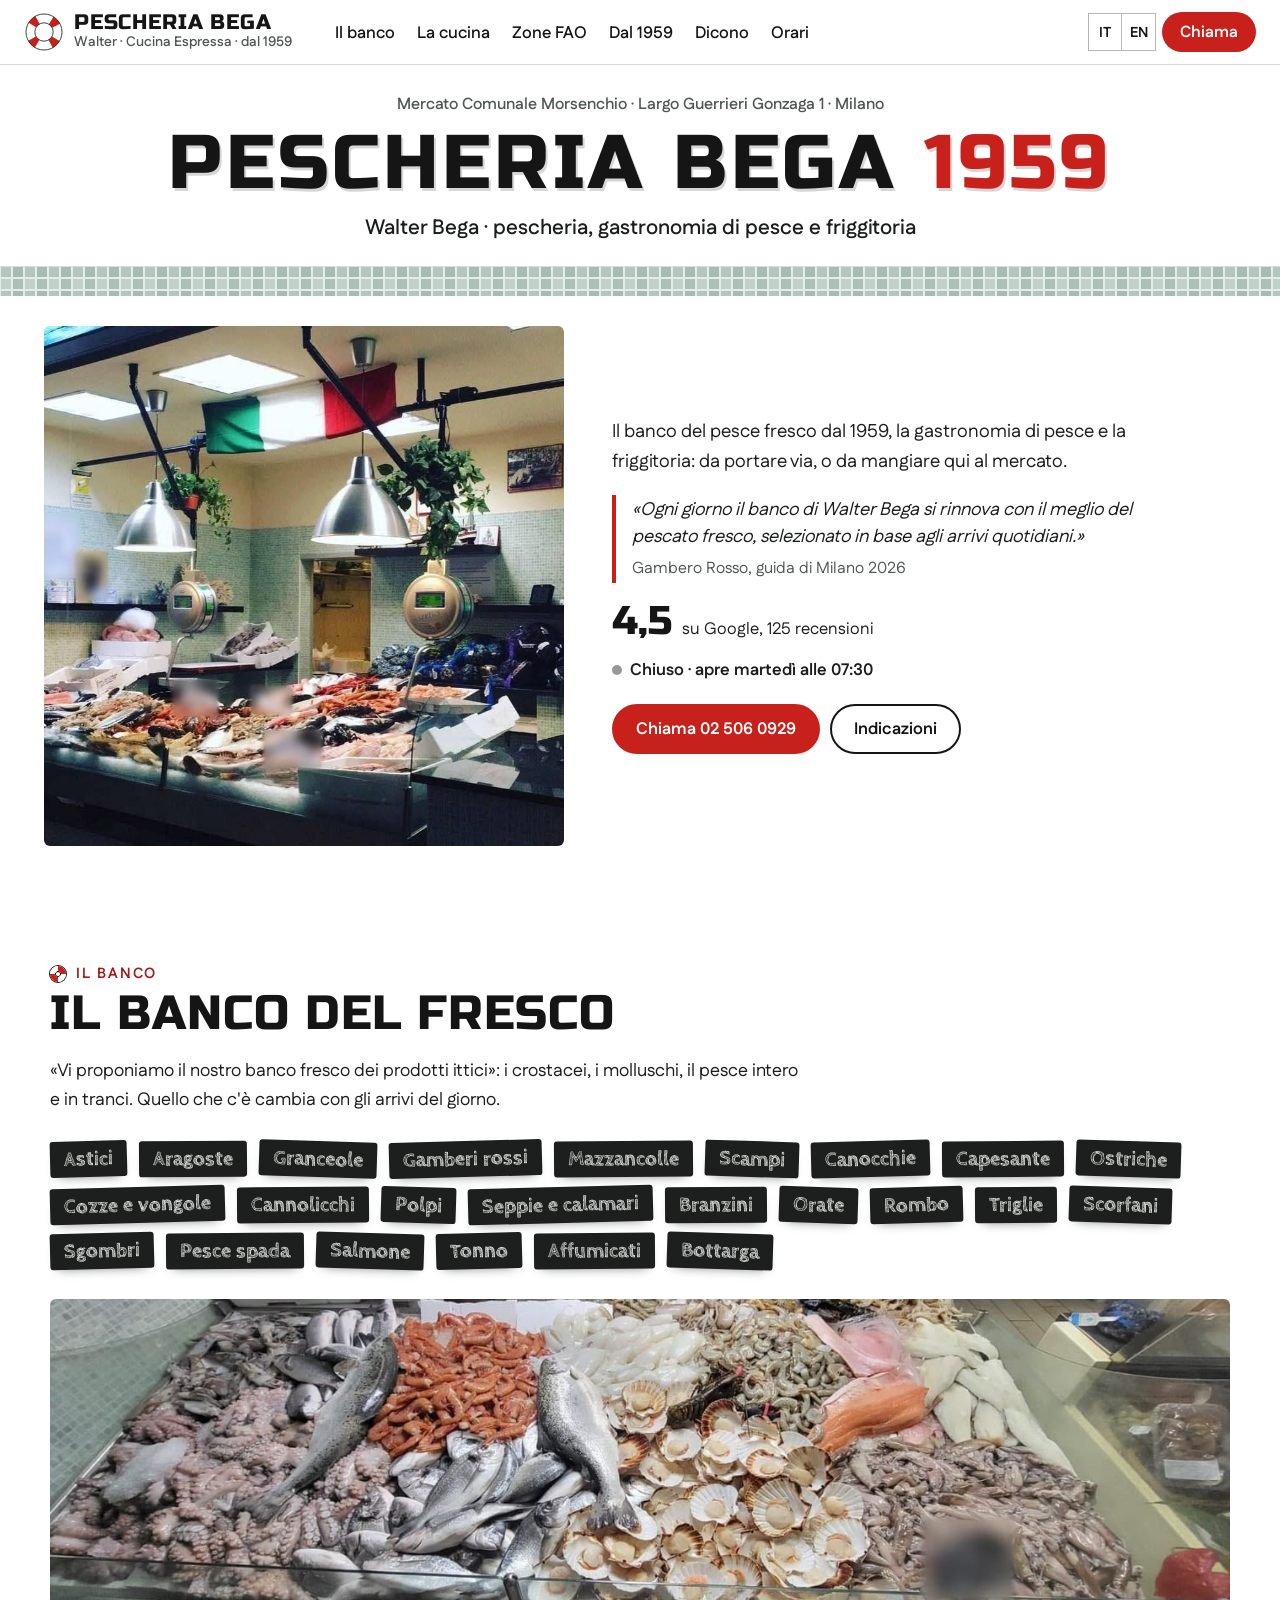
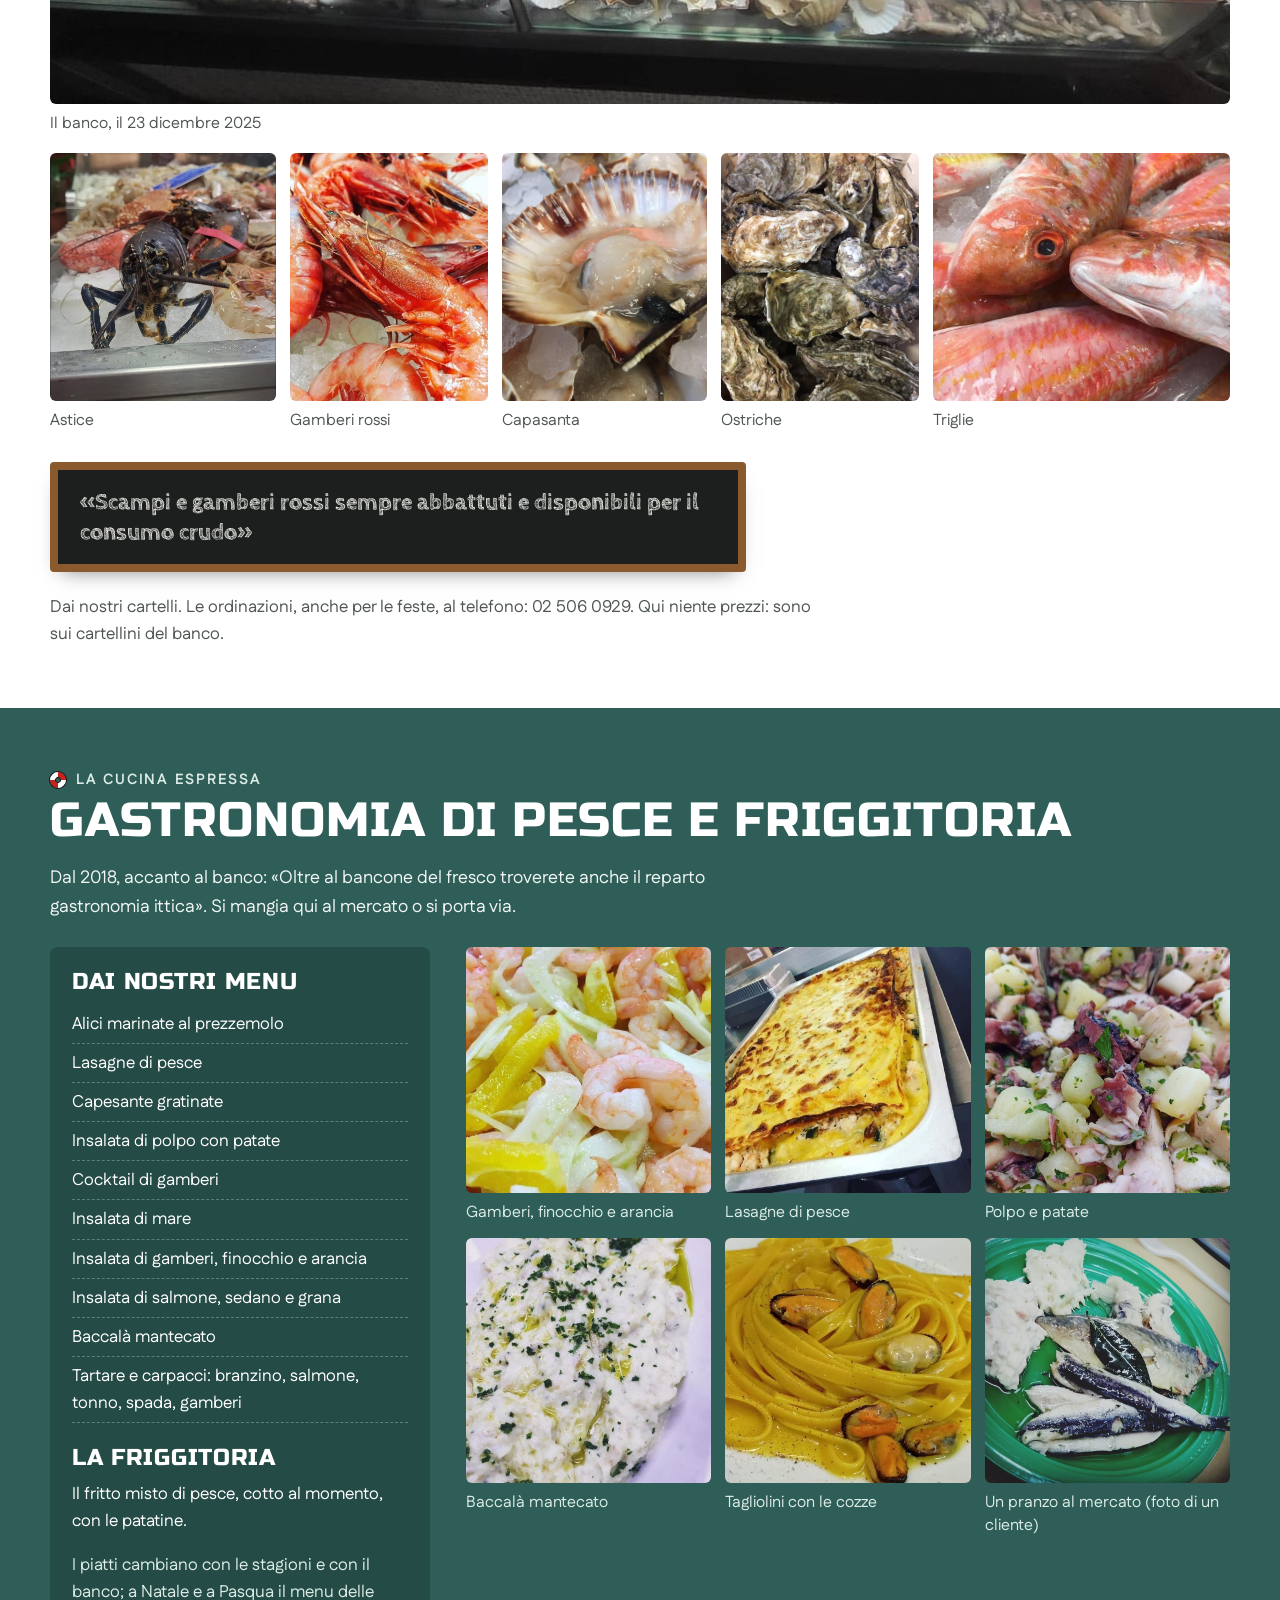
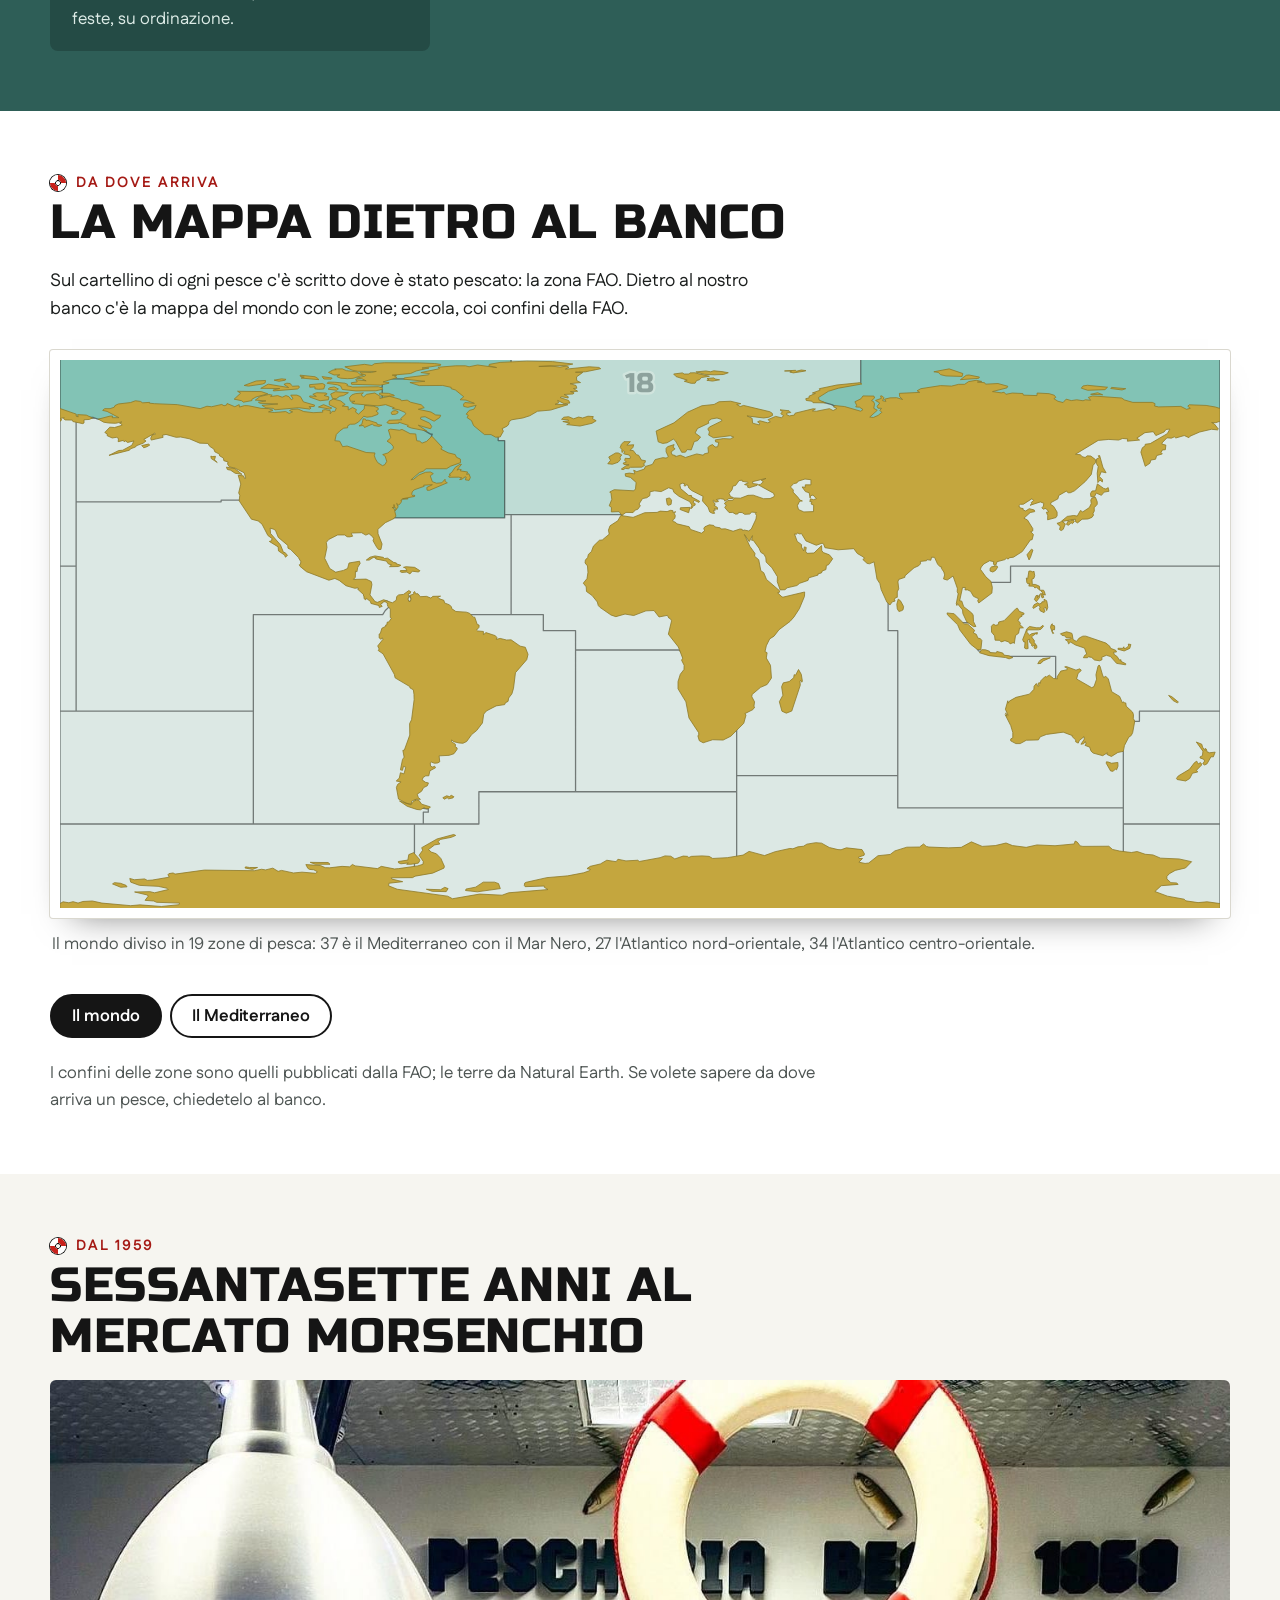
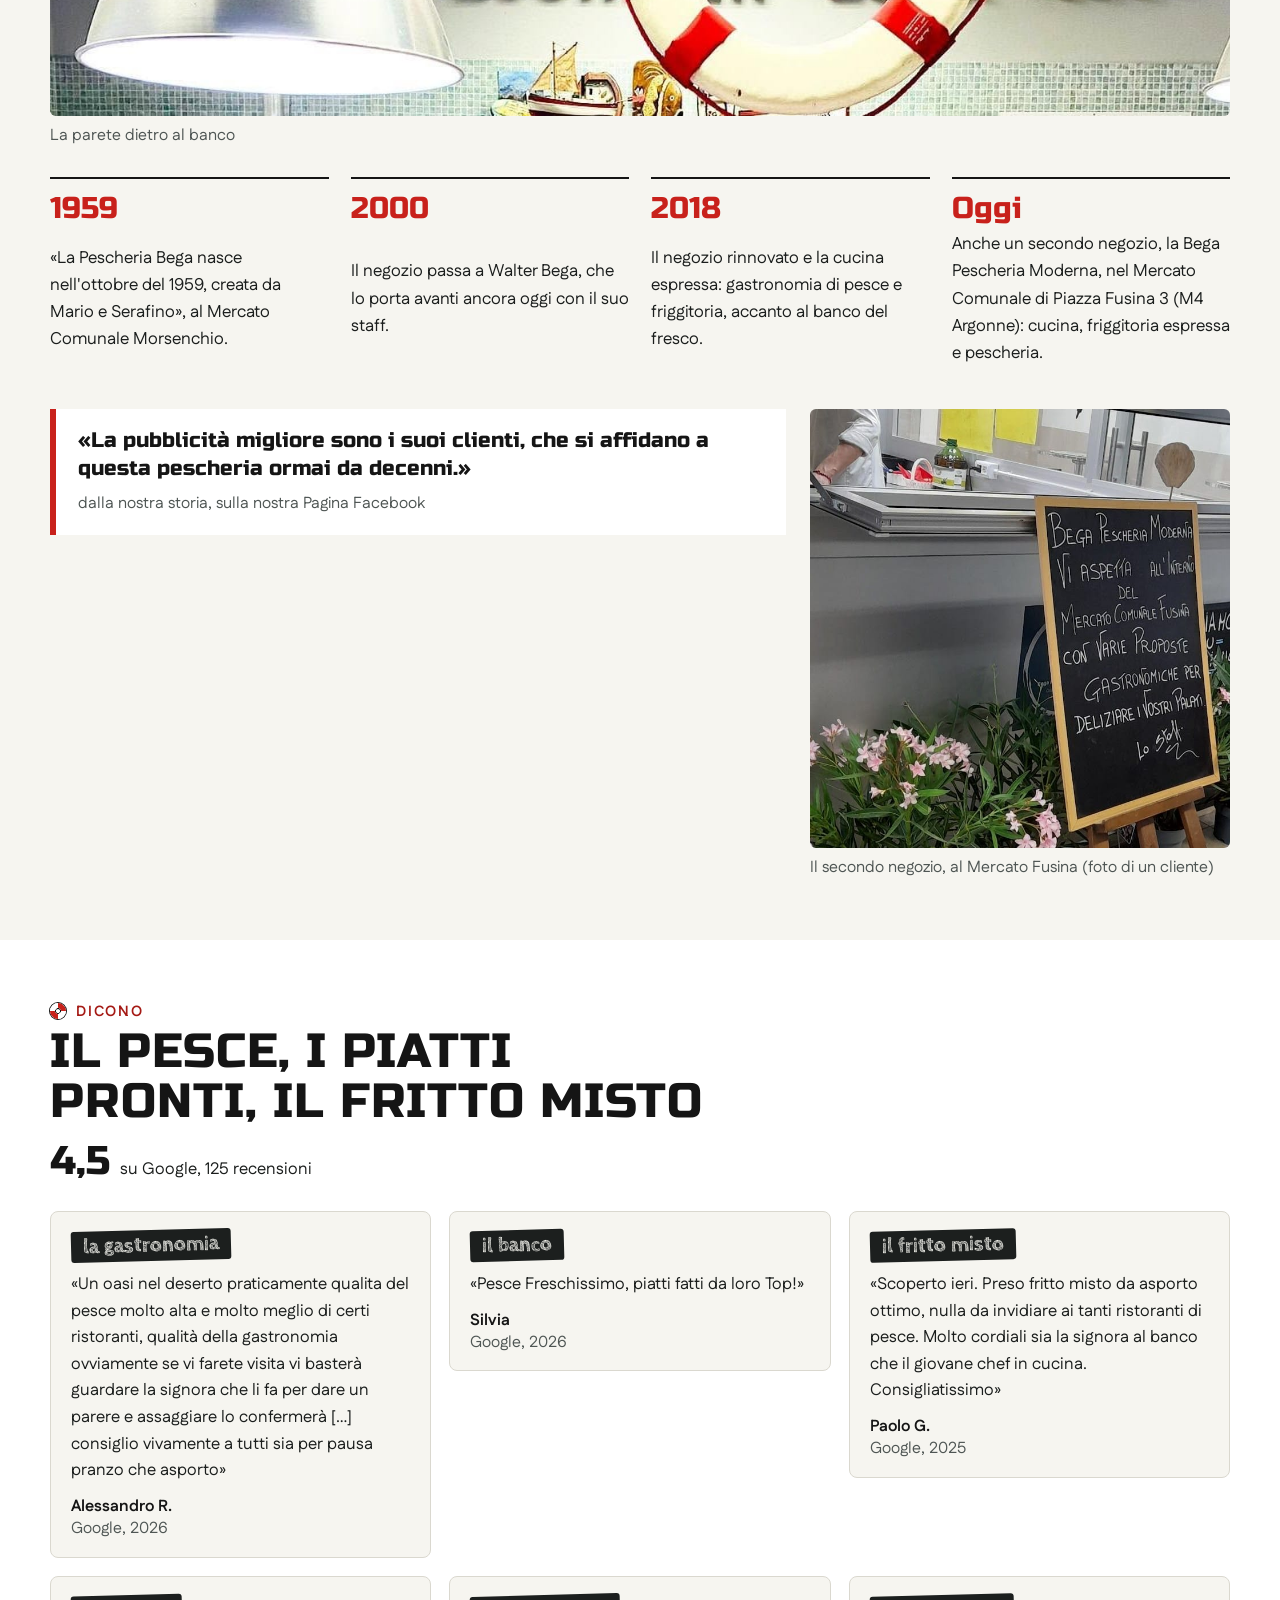
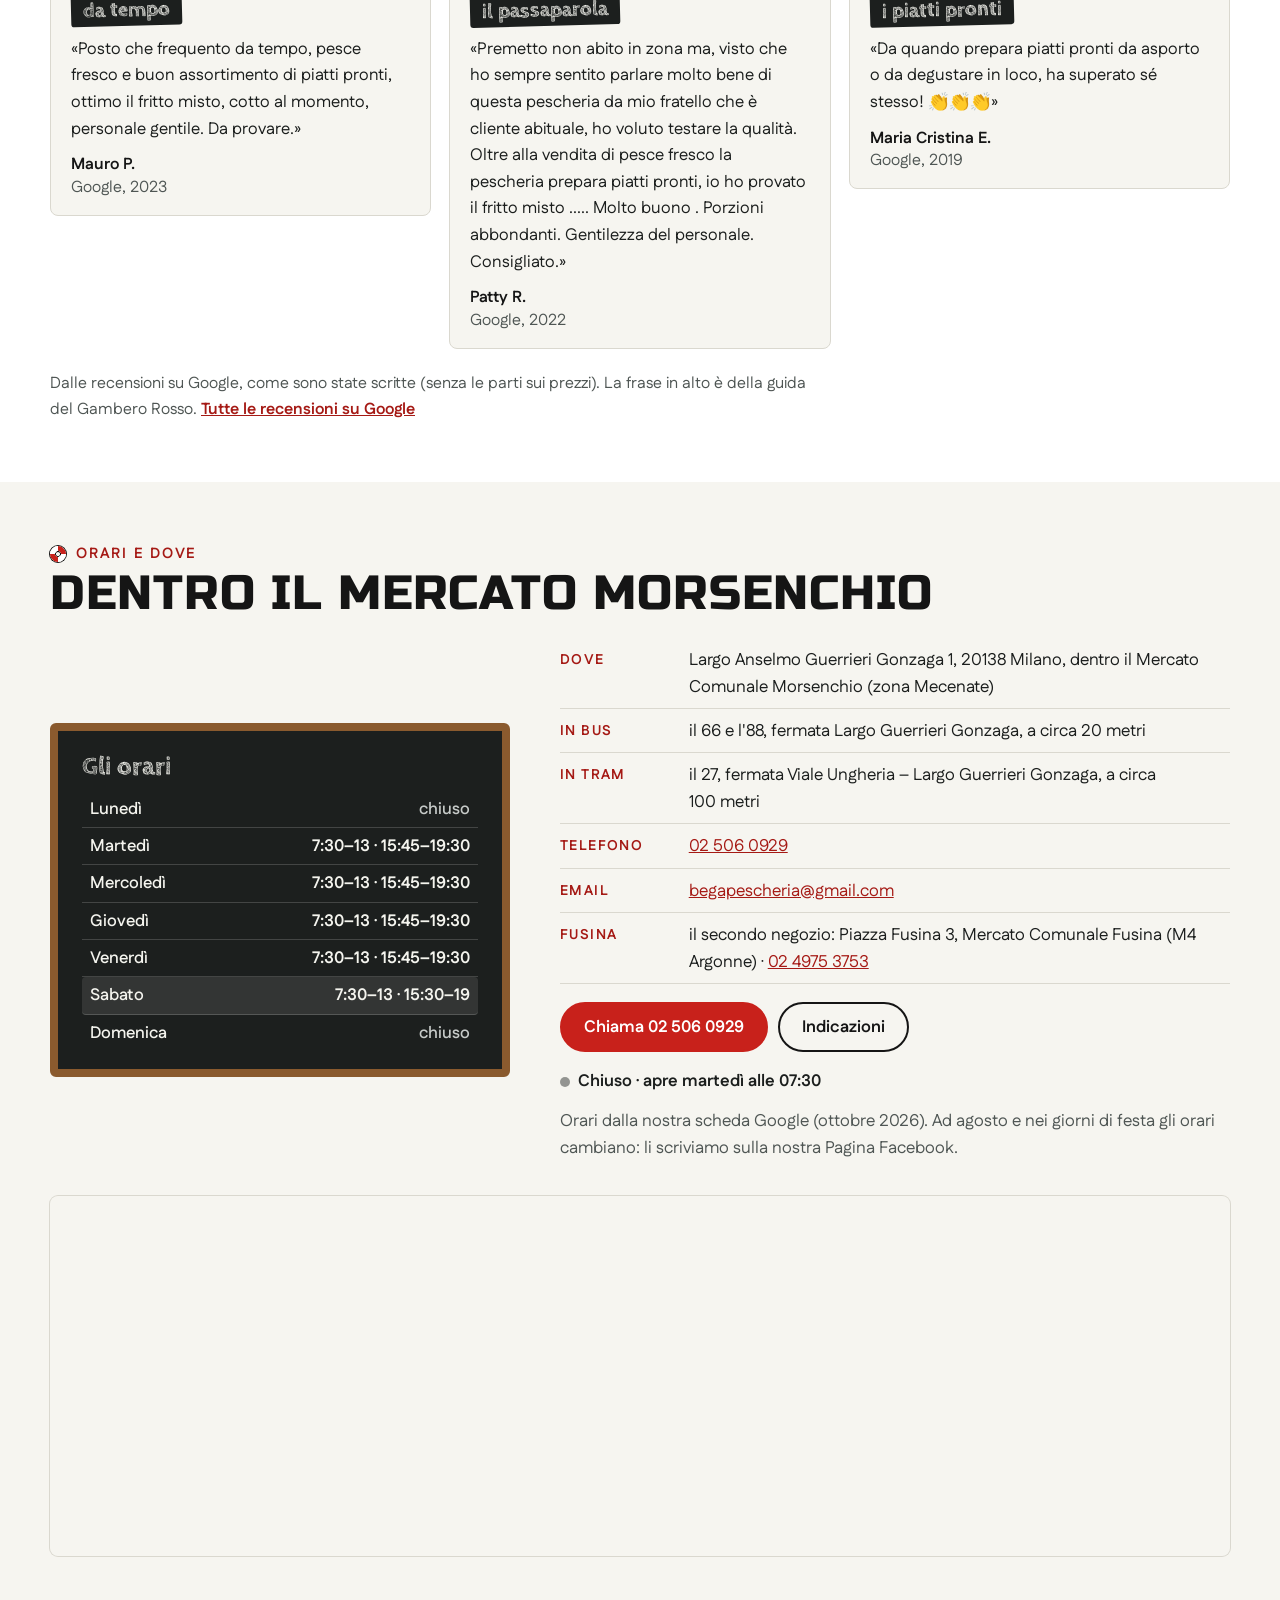
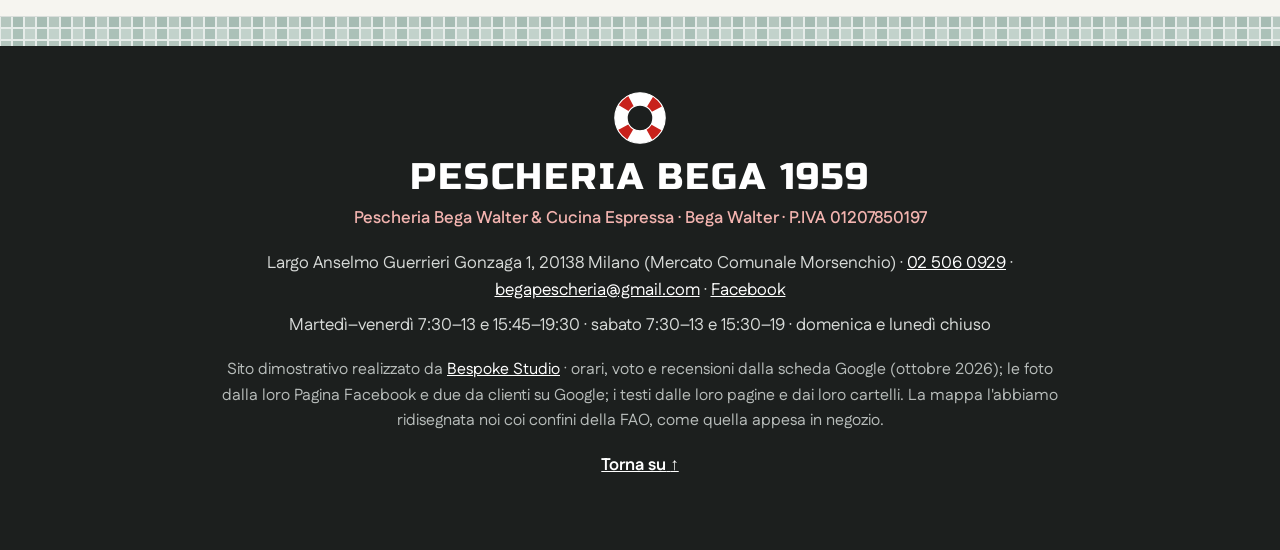
==== index.html @ e136132e "Pescheria Bega Walter & Cucina Espressa, Mercato Morsenchio — la mappa La parete dietro al loro banc" ====
<!DOCTYPE html>
<html lang="it" class="no-js">
<head>
<meta charset="utf-8">
<meta name="viewport" content="width=device-width, initial-scale=1">
<script>(function(){var r=document.documentElement;r.classList.remove('no-js');
/* la firma: finché main.js non parte c'è la mappa spenta, senza numeri; se il codice non arriva, dopo 2,5 s la mappa intera */
try{if(!matchMedia('(prefers-reduced-motion: reduce)').matches){r.classList.add('firma-attesa');window.__attesaMappa=setTimeout(function(){r.classList.remove('firma-attesa')},2500)}}catch(e){}})()</script>
<title>Pescheria Bega Walter &amp; Cucina Espressa — Mercato Morsenchio, Milano · dal 1959</title>
<meta name="description" content="Pescheria Bega Walter &amp; Cucina Espressa, dal 1959 nel Mercato Comunale Morsenchio, Largo Guerrieri Gonzaga 1, Milano: il banco del pesce fresco, la gastronomia di pesce e la friggitoria, da mangiare al mercato o da portare via. Google 4,5 su 125. Tel. 02 506 0929.">
<link rel="canonical" href="https://rotenzark.github.io/pescheria-bega-walter/">
<meta property="og:type" content="website">
<meta property="og:title" content="Pescheria Bega Walter &amp; Cucina Espressa — dal 1959 al Mercato Morsenchio">
<meta property="og:description" content="Il banco del pesce fresco, la gastronomia di pesce e la friggitoria in Largo Guerrieri Gonzaga 1, Milano.">
<meta property="og:image" content="https://rotenzark.github.io/pescheria-bega-walter/img/og.jpg">
<meta property="og:url" content="https://rotenzark.github.io/pescheria-bega-walter/">
<meta property="og:locale" content="it_IT">
<meta name="twitter:card" content="summary_large_image">
<meta name="theme-color" content="#F6F5F0">
<link rel="icon" href="img/favicon.svg" type="image/svg+xml">
<link rel="icon" href="img/favicon-32.png" sizes="32x32" type="image/png">
<link rel="apple-touch-icon" href="img/apple-touch-icon.png">
<link rel="preconnect" href="https://fonts.googleapis.com">
<link rel="preconnect" href="https://fonts.gstatic.com" crossorigin>
<link href="https://fonts.googleapis.com/css2?family=Russo+One&amp;family=Cabin+Sketch:wght@400;700&amp;family=Fustat:wght@400;600;700&amp;display=swap" rel="stylesheet">
<link rel="stylesheet" href="css/styles.css?v=1">
<script src="https://cdn.jsdelivr.net/npm/gsap@3.12.5/dist/gsap.min.js" defer></script>
<script src="https://cdn.jsdelivr.net/npm/gsap@3.12.5/dist/ScrollTrigger.min.js" defer></script>
<script src="js/main.js?v=1" defer></script>
<script type="application/ld+json">
{"@context":"https://schema.org","@type":"Store","name":"Pescheria Bega Walter & Cucina Espressa","alternateName":"Bega Walter","vatID":"IT01207850197","foundingDate":"1959","description":"Pescheria con gastronomia di pesce e friggitoria nel Mercato Comunale Morsenchio di Milano, dal 1959: il banco del pesce fresco, i piatti pronti e il fritto misto, da mangiare al mercato o da portare via.","url":"https://rotenzark.github.io/pescheria-bega-walter/","image":"https://rotenzark.github.io/pescheria-bega-walter/img/og.jpg","telephone":"+39 02 506 0929","email":"begapescheria@gmail.com","address":{"@type":"PostalAddress","streetAddress":"Largo Anselmo Guerrieri Gonzaga 1 (Mercato Comunale Morsenchio)","postalCode":"20138","addressLocality":"Milano","addressRegion":"MI","addressCountry":"IT"},"geo":{"@type":"GeoCoordinates","latitude":45.44552,"longitude":9.25048},"openingHoursSpecification":[{"@type":"OpeningHoursSpecification","dayOfWeek":["Tuesday","Wednesday","Thursday","Friday"],"opens":"07:30","closes":"13:00"},{"@type":"OpeningHoursSpecification","dayOfWeek":["Tuesday","Wednesday","Thursday","Friday"],"opens":"15:45","closes":"19:30"},{"@type":"OpeningHoursSpecification","dayOfWeek":"Saturday","opens":"07:30","closes":"13:00"},{"@type":"OpeningHoursSpecification","dayOfWeek":"Saturday","opens":"15:30","closes":"19:00"}],"sameAs":["https://www.facebook.com/pescheriabegawalter"],"aggregateRating":{"@type":"AggregateRating","ratingValue":"4.5","reviewCount":"125","bestRating":"5"}}
</script>
</head>
<body>

<a class="salta" href="#contenuto" data-i18n="m.salta">Vai al contenuto</a>

<header class="testata" id="testata">
  <div class="testata__dentro">
    <a class="marchio" href="#inizio" aria-label="Pescheria Bega Walter: torna all'inizio" data-i18n-aria="m.top">
      <svg class="segno" viewBox="-50 -50 100 100" aria-hidden="true" focusable="false"><circle class="segno__anello" r="34"/><circle class="segno__rosso" r="34"/><circle class="segno__bordo" r="45"/><circle class="segno__bordo" r="23"/></svg>
      <span class="marchio__testo" aria-hidden="true"><span class="marchio__nome">Pescheria Bega</span><span class="marchio__sotto" data-i18n="m.sotto">Walter · Cucina Espressa · dal 1959</span></span>
    </a>
    <nav id="mainNav" class="voci" aria-label="Le sezioni" data-i18n-aria="m.nav">
      <a href="#banco" data-i18n="n.banco">Il banco</a>
      <a href="#cucina" data-i18n="n.cucina">La cucina</a>
      <a href="#fao" data-i18n="n.fao">Zone FAO</a>
      <a href="#storia" data-i18n="n.storia">Dal 1959</a>
      <a href="#dicono" data-i18n="n.dicono">Dicono</a>
      <a href="#orari" data-i18n="n.orari">Orari</a>
    </nav>
    <div class="testata__azioni">
      <div class="lingue" role="group" aria-label="Lingua" data-i18n-aria="m.lingua">
        <button type="button" data-lang="it" aria-pressed="true">IT</button>
        <button type="button" data-lang="en" aria-pressed="false">EN</button>
      </div>
      <a class="chiama" href="tel:+39025060929"><span data-i18n="t.chiama">Chiama</span></a>
      <button id="burger" class="burger" type="button" aria-expanded="false" aria-controls="menuMobile" aria-label="Apri il menu" data-i18n-aria="m.menu"><span></span><span></span><span></span></button>
    </div>
  </div>
</header>

<nav id="menuMobile" class="menu-mobile" hidden aria-label="Le sezioni" data-i18n-aria="m.nav">
  <a href="#banco" data-i18n="n.banco">Il banco</a>
  <a href="#cucina" data-i18n="n.cucina">La cucina</a>
  <a href="#fao" data-i18n="n.fao">Zone FAO</a>
  <a href="#storia" data-i18n="n.storia">Dal 1959</a>
  <a href="#dicono" data-i18n="n.dicono">Dicono</a>
  <a href="#orari" data-i18n="n.orari">Orari</a>
  <a class="menu-mobile__tel" href="tel:+39025060929"><span data-i18n="t.chiama">Chiama</span> <span class="intero">02 506 0929</span></a>
</nav>

<main id="contenuto">

  <!-- ══════ L'INSEGNA: la parete del banco ══════ -->
  <section id="inizio" class="apertura" aria-labelledby="titolo">
    <div class="apertura__muro">
      <p class="apertura__sopra" data-i18n="h.sopra">Mercato Comunale Morsenchio · Largo Guerrieri Gonzaga 1 · Milano</p>
      <h1 id="titolo" class="insegna"><span class="insegna__lettere">Pescheria Bega <span class="insegna__anno">1959</span></span> <span class="insegna__sotto" data-i18n="h.sotto">Walter Bega · pescheria, gastronomia di pesce e friggitoria</span></h1>
    </div>
    <div class="mosaico" aria-hidden="true"></div>
    <div class="apertura__dentro">
      <figure class="apertura__foto"><button type="button" class="foto" data-full="img/negozio.jpg" aria-label="Ingrandisci la foto" data-i18n-aria="m.ingrandisci"><img src="img/negozio.jpg" width="814" height="814" alt="Il negozio: il banco lungo del pesce sul ghiaccio, le lampade d'acciaio, le bilance tonde, il tricolore appeso, le piante e il mosaico verde acqua alle pareti." data-i18n-alt="a.negozio"></button></figure>
      <div class="apertura__testo">
        <p class="apertura__frase" data-i18n="h.testo">Il banco del pesce fresco dal 1959, la gastronomia di pesce e la friggitoria: da portare via, o da mangiare qui al mercato.</p>
        <blockquote class="citazione">
          <p data-i18n="h.cit">«Ogni giorno il banco di Walter Bega si rinnova con il meglio del pescato fresco, selezionato in base agli arrivi quotidiani.»</p>
          <footer data-i18n="h.citf">Gambero Rosso, guida di Milano 2026</footer>
        </blockquote>
        <p class="voto"><b class="voto__n">4,5</b> <span class="voto__su" data-i18n="h.voto">su Google, 125 recensioni</span></p>
        <p class="stato" id="orarioStato">Mar–sab dalle 7:30 · lunedì chiuso</p>
        <div class="apertura__azioni">
          <a class="bottone bottone--pieno" href="tel:+39025060929"><span data-i18n="t.chiama">Chiama</span>&nbsp;<span class="intero">02 506 0929</span></a>
          <a class="bottone bottone--vuoto" href="https://www.google.com/maps/dir/?api=1&amp;destination=Pescheria+Bega+Walter%2C+Largo+Anselmo+Guerrieri+Gonzaga+1%2C+20138+Milano" target="_blank" rel="noopener" data-i18n="t.indicazioni">Indicazioni</a>
        </div>
      </div>
    </div>
  </section>

  <!-- ══════ IL BANCO: i cartellini a gesso ══════ -->
  <section id="banco" class="capitolo capitolo--bianco" aria-labelledby="bancoT">
    <p class="etichetta" data-i18n="b.etichetta">Il banco</p>
    <h2 id="bancoT" class="capitolo__titolo" data-i18n="b.titolo">Il banco del fresco</h2>
    <p class="capitolo__intro" data-i18n="b.intro">«Vi proponiamo il nostro banco fresco dei prodotti ittici»: i crostacei, i molluschi, il pesce intero e in tranci. Quello che c'è cambia con gli arrivi del giorno.</p>
    <ul class="cartellini" aria-label="Quello che si trova al banco" data-i18n-aria="b.lista">
      <li data-i18n="b.p1">Astici</li><li data-i18n="b.p2">Aragoste</li><li data-i18n="b.p3">Granceole</li><li data-i18n="b.p4">Gamberi rossi</li><li data-i18n="b.p5">Mazzancolle</li>
      <li data-i18n="b.p6">Scampi</li><li data-i18n="b.p7">Canocchie</li><li data-i18n="b.p8">Capesante</li><li data-i18n="b.p9">Ostriche</li><li data-i18n="b.p10">Cozze e vongole</li>
      <li data-i18n="b.p11">Cannolicchi</li><li data-i18n="b.p12">Polpi</li><li data-i18n="b.p13">Seppie e calamari</li><li data-i18n="b.p14">Branzini</li><li data-i18n="b.p15">Orate</li>
      <li data-i18n="b.p16">Rombo</li><li data-i18n="b.p17">Triglie</li><li data-i18n="b.p18">Scorfani</li><li data-i18n="b.p19">Sgombri</li><li data-i18n="b.p20">Pesce spada</li>
      <li data-i18n="b.p21">Salmone</li><li data-i18n="b.p22">Tonno</li><li data-i18n="b.p23">Affumicati</li><li data-i18n="b.p24">Bottarga</li>
    </ul>
    <figure class="banco-foto reveal"><button type="button" class="foto" data-full="img/banco.jpg" aria-label="Ingrandisci la foto" data-i18n-aria="m.ingrandisci"><img src="img/banco.jpg" width="1400" height="481" alt="Il banco sul ghiaccio: polpi, salmoni interi, gamberi rossi, orate, capesante aperte, filetti e calamari." data-i18n-alt="a.banco"></button><figcaption data-i18n="b.fbanco">Il banco, il 23 dicembre 2025</figcaption></figure>
    <div class="riga-foto">
      <figure class="scatto reveal" style="--r: 0.911"><button type="button" class="foto" data-full="img/astice.jpg" aria-label="Ingrandisci la foto" data-i18n-aria="m.ingrandisci"><img src="img/astice.jpg" width="900" height="988" alt="Un astice con gli elastici rosa alle chele, sul ghiaccio." data-i18n-alt="a.astice"></button><figcaption data-i18n="b.fastice">Astice</figcaption></figure>
      <figure class="scatto reveal" style="--r: 0.8"><button type="button" class="foto" data-full="img/gamberi.jpg" aria-label="Ingrandisci la foto" data-i18n-aria="m.ingrandisci"><img src="img/gamberi.jpg" width="768" height="960" alt="Gamberi rossi interi sul ghiaccio." data-i18n-alt="a.gamberi"></button><figcaption data-i18n="b.fgamberi">Gamberi rossi</figcaption></figure>
      <figure class="scatto reveal" style="--r: 0.831"><button type="button" class="foto" data-full="img/capasanta.jpg" aria-label="Ingrandisci la foto" data-i18n-aria="m.ingrandisci"><img src="img/capasanta.jpg" width="900" height="1083" alt="Una capasanta aperta sul ghiaccio." data-i18n-alt="a.capasanta"></button><figcaption data-i18n="b.fcapasanta">Capasanta</figcaption></figure>
      <figure class="scatto reveal" style="--r: 0.799"><button type="button" class="foto" data-full="img/ostriche.jpg" aria-label="Ingrandisci la foto" data-i18n-aria="m.ingrandisci"><img src="img/ostriche.jpg" width="900" height="1126" alt="Ostriche chiuse, una sull'altra." data-i18n-alt="a.ostriche"></button><figcaption data-i18n="b.fostriche">Ostriche</figcaption></figure>
      <figure class="scatto reveal" style="--r: 1.2"><button type="button" class="foto" data-full="img/triglie.jpg" aria-label="Ingrandisci la foto" data-i18n-aria="m.ingrandisci"><img src="img/triglie.jpg" width="768" height="640" alt="Triglie rosse sul ghiaccio." data-i18n-alt="a.triglie"></button><figcaption data-i18n="b.ftriglie">Triglie</figcaption></figure>
    </div>
    <div class="parole-banco">
      <p class="lavagna reveal" data-i18n="b.crudo">«Scampi e gamberi rossi sempre abbattuti e disponibili per il consumo crudo»</p>
      <p class="capitolo__nota" data-i18n="b.nota">Dai nostri cartelli. Le ordinazioni, anche per le feste, al telefono: 02 506 0929. Qui niente prezzi: sono sui cartellini del banco.</p>
    </div>
  </section>

  <!-- ══════ LA CUCINA ESPRESSA ══════ -->
  <section id="cucina" class="capitolo capitolo--verde" aria-labelledby="cucinaT">
    <p class="etichetta" data-i18n="c.etichetta">La cucina espressa</p>
    <h2 id="cucinaT" class="capitolo__titolo" data-i18n="c.titolo">Gastronomia di pesce e friggitoria</h2>
    <p class="capitolo__intro" data-i18n="c.intro">Dal 2018, accanto al banco: «Oltre al bancone del fresco troverete anche il reparto gastronomia ittica». Si mangia qui al mercato o si porta via.</p>
    <div class="cucina">
      <div class="piatti">
        <h3 class="piatti__titolo" data-i18n="c.t1">Dai nostri menu</h3>
        <ul class="piatti__lista">
          <li data-i18n="c.d1">Alici marinate al prezzemolo</li>
          <li data-i18n="c.d2">Lasagne di pesce</li>
          <li data-i18n="c.d3">Capesante gratinate</li>
          <li data-i18n="c.d4">Insalata di polpo con patate</li>
          <li data-i18n="c.d5">Cocktail di gamberi</li>
          <li data-i18n="c.d6">Insalata di mare</li>
          <li data-i18n="c.d7">Insalata di gamberi, finocchio e arancia</li>
          <li data-i18n="c.d8">Insalata di salmone, sedano e grana</li>
          <li data-i18n="c.d9">Baccalà mantecato</li>
          <li data-i18n="c.d10">Tartare e carpacci: branzino, salmone, tonno, spada, gamberi</li>
        </ul>
        <h3 class="piatti__titolo" data-i18n="c.t2">La friggitoria</h3>
        <p data-i18n="c.fritto">Il fritto misto di pesce, cotto al momento, con le patatine.</p>
        <p class="piatti__nota" data-i18n="c.nota">I piatti cambiano con le stagioni e con il banco; a Natale e a Pasqua il menu delle feste, su ordinazione.</p>
      </div>
      <div class="cucina__foto">
        <figure class="scatto reveal"><button type="button" class="foto" data-full="img/insalata-gamberi.jpg" aria-label="Ingrandisci la foto" data-i18n-aria="m.ingrandisci"><img src="img/insalata-gamberi.jpg" width="900" height="782" alt="Insalata di gamberi con finocchi e spicchi d'arancia." data-i18n-alt="a.insalata"></button><figcaption data-i18n="c.finsalata">Gamberi, finocchio e arancia</figcaption></figure>
        <figure class="scatto reveal"><button type="button" class="foto" data-full="img/lasagne.jpg" aria-label="Ingrandisci la foto" data-i18n-aria="m.ingrandisci"><img src="img/lasagne.jpg" width="790" height="960" alt="Una teglia di lasagne di pesce gratinate." data-i18n-alt="a.lasagne"></button><figcaption data-i18n="c.flasagne">Lasagne di pesce</figcaption></figure>
        <figure class="scatto reveal"><button type="button" class="foto" data-full="img/polpo-patate.jpg" aria-label="Ingrandisci la foto" data-i18n-aria="m.ingrandisci"><img src="img/polpo-patate.jpg" width="900" height="900" alt="Insalata di polpo e patate col prezzemolo." data-i18n-alt="a.polpo"></button><figcaption data-i18n="c.fpolpo">Polpo e patate</figcaption></figure>
        <figure class="scatto reveal"><button type="button" class="foto" data-full="img/baccala.jpg" aria-label="Ingrandisci la foto" data-i18n-aria="m.ingrandisci"><img src="img/baccala.jpg" width="900" height="727" alt="Baccalà mantecato con prezzemolo e un filo d'olio." data-i18n-alt="a.baccala"></button><figcaption data-i18n="c.fbaccala">Baccalà mantecato</figcaption></figure>
        <figure class="scatto reveal"><button type="button" class="foto" data-full="img/tagliolini.jpg" aria-label="Ingrandisci la foto" data-i18n-aria="m.ingrandisci"><img src="img/tagliolini.jpg" width="900" height="1000" alt="Tagliolini con le cozze in un piatto bianco." data-i18n-alt="a.tagliolini"></button><figcaption data-i18n="c.ftagliolini">Tagliolini con le cozze</figcaption></figure>
        <figure class="scatto reveal"><button type="button" class="foto" data-full="img/piatto-pranzo.jpg" aria-label="Ingrandisci la foto" data-i18n-aria="m.ingrandisci"><img src="img/piatto-pranzo.jpg" width="900" height="882" alt="Un piatto del pranzo al mercato: sgombro e alici marinate con l'insalata russa." data-i18n-alt="a.pranzo"></button><figcaption data-i18n="c.fpranzo">Un pranzo al mercato (foto di un cliente)</figcaption></figure>
      </div>
    </div>
  </section>

  <!-- ══════ DA DOVE ARRIVA: la mappa delle zone FAO ══════ -->
  <section id="fao" class="capitolo capitolo--bianco" aria-labelledby="faoT">
    <p class="etichetta" data-i18n="f.etichetta">Da dove arriva</p>
    <h2 id="faoT" class="capitolo__titolo" data-i18n="f.titolo">La mappa dietro al banco</h2>
    <p class="capitolo__intro" data-i18n="f.intro">Sul cartellino di ogni pesce c'è scritto dove è stato pescato: la zona FAO. Dietro al nostro banco c'è la mappa del mondo con le zone; eccola, coi confini della FAO.</p>
    <figure class="mappa-fig" id="mappa-firma" data-modo="0" data-firma="fatta">
      <!--MAPPA--><svg class="mappa__svg" id="mappaSvg" viewBox="0 0 720 340" role="img" aria-labelledby="mappaTitolo mappaDesc">
        <title id="mappaTitolo" data-i18n="p.titolo">La mappa delle zone FAO</title>
        <desc id="mappaDesc" data-i18n="p.desc">La mappa del mondo con le zone di pesca della FAO, come quella appesa dietro al nostro banco: i mari divisi in 19 zone numerate, dal 18 del Mar Glaciale Artico all'88 del Pacifico antartico; il Mediterraneo e il Mar Nero sono la zona 37. Nel Mediterraneo, la zona 37 divisa nei suoi mari: Baleari, Golfo del Leone, Sardegna, Adriatico, Ionio, Egeo, Levante, Mar di Marmara, Mar Nero e Mar d'Azov.</desc>
        <rect width="720" height="340" fill="#DCE8E4"/>
        <g class="servito" transform="translate(0 0)">
          <g class="modo modo--mondo" data-m="0">
            <rect width="720" height="340" fill="#DCE8E4"/>
            <path class="fz-z" data-m="0" data-k="0" d="M280 11.7L200 11.7L200 12.4L195.4 12.4L195.2 13.8L200 14.9L200 16.9L199.2 17L198.8 18L200 18.2L200 24.6L222 33L222 41.3L230 46L231 46L230.3 48.2L231 48.5L231 64L210 64L210 72L196.8 72L195.5 70.9L192.5 71L185.2 68.5L182.2 68.8L177.6 72L160 72L160 36.6L23.8 36.8L20.7 35.7L14.1 35.7L11.6 36.8L10 35L0 35L0 -12L280 -12ZM720 23.8L720 35L520 35L504.4 38L482.5 29.7L479 27.7L471.1 25.6L468.6 24.3L469.9 21.7L476 18.2L497 14.4L497 -12L720 -12Z" opacity="1"/>
            <path class="fz-z" data-m="0" data-k="1" d="M216.4 98L202 98L202 94L205 87.3L215 82.9L221.1 76L210 76L210 64L231 64L231 48.5L230.3 48.2L231 46L230 46L222 41.3L222 33L200 24.6L200 18.2L198.8 18L199.2 17L200 16.9L200 14.9L195.2 13.8L195.4 12.4L200 12.4L200 11.7L280 11.7L280 28.4L272 28.3L272 50L276 50L276 98Z" opacity="1"/>
            <path class="fz-z" data-m="0" data-k="2" d="M314.3 96L276 96L276 50L272 50L272 28.3L280 28.4L280 -12L497 -12L497 14.4L476 18.2L469.9 21.7L468.6 24.3L471.1 25.6L479 27.7L487.3 31.5L481.7 33.1L476 40.1L448.2 44.3L437.8 44.1L422.8 40.9L421.2 46.4L421 50.3L409.8 50.9L409.8 55L403.5 55L403.6 57.1L402 59.7L396.1 59.7L389 61.6L387 60.8L380 61L380 66L363.9 66.6L364 68.3L362.2 69.8L358.2 70.4L358.3 75.7L359.9 77.6L359.3 81.9L356 82L356 82.8L348.8 83.1L348.8 96Z" opacity="1"/>
            <path class="fz-z" data-m="0" data-k="3" d="M206.8 153.5L202.9 149.7L200.3 149.8L198 151.3L194.8 150.4L191.9 146.7L188.8 140.1L183.5 136.6L182 137.1L180 136L172 134L172 132L160 132L160 105.6L195.9 105.4L195.9 98L276 98L276 96L280 96L280 158L255.1 158L236.5 156.9L234.3 154.9L233.5 147.8L224.6 148.7L217 146.5L218.1 148.3L217.9 149.8L216.2 149.9L215.6 148.3L216.5 146.9L213.1 146.4L211.5 149.6Z" opacity="1"/>
            <path class="fz-z" data-m="0" data-k="4" d="M333.2 146.9L344 158L366 152L382 152L382 168L384.4 175.2L389.4 180.9L385.4 180.9L384 180L320 180L320 168L300 168L300 158L280 158L280 96L348.8 96L348.8 98L346 102L340 110L334 116L330 124L330 143.3Z" opacity="1"/>
            <path class="fz-z" data-m="0" data-k="5" d="M434.4 107L416 107L410 112L377.2 112L377.2 98.9L348.2 98.9L348.8 98L348.8 83.1L360 82L360 76L402 76L402 84.3L420 72L446 72L446 90L436 90L436 107Z" opacity="1"/>
            <path class="fz-z" data-m="0" data-k="6" d="M260 279.2L260 288L225.5 288L225.5 280.7L228.6 280.7L228.6 278.7L222.8 277.8L222.7 276L218.5 270.6L218.6 265.4L220 264L220 261.1L230 248L230 245.2L236 237.2L250 226.1L270 208L280 188L280 178L250 178L250 158L300 158L300 168L320 168L320 268L260 268Z" opacity="1"/>
            <path class="fz-z" data-m="0" data-k="7" d="M356.7 268L320 268L320 180L384 180L385.4 180.9L389.4 180.9L392 184L392 218L400 228L420 228L420 268Z" opacity="1"/>
            <path class="fz-z" data-m="0" data-k="8" d="M180 342L180 318L220 318L220 307.9L219.4 306.2L220 306.2L220 288L260 288L260 268L420 268L420 343.6L180 343.9Z" opacity="1"/>
            <path class="fz-z" data-m="0" data-k="9" d="M520 189.6L520 258L420 258L420 107L436 107L436 104L516 104L516 145.9L514 145.9L514 168L520 168Z" opacity="1"/>
            <path class="fz-z" data-m="0" data-k="10" d="M660 260.8L660 278L520 278L520 168L514 168L514 145.9L516 145.9L516 108L558 108L558 150L566 163L558 163L570 176L569.1 179L570.1 180.5L586.9 184L618 184L618 218L655.9 217.9L655.9 238L660 243.1Z" opacity="1"/>
            <path class="fz-z" data-m="0" data-k="11" d="M533.6 278L660 278L660 343.2L420 343.6L420 258L520 258L520 278Z" opacity="1"/>
            <path class="fz-z" data-m="0" data-k="12" d="M716.8 128L590 128L590 138L558 138L558 35L720 35L720 128ZM10 90L10 128L0 128L0 35L10 35Z" opacity="1"/>
            <path class="fz-z" data-m="0" data-k="13" d="M22.2 36.3L23.8 36.8L120 36.6L120 87L100 87L100 88L10 88L10 35L11.6 36.8L14.1 35.7Z" opacity="1"/>
            <path class="fz-z" data-m="0" data-k="14" d="M616.3 184L586.9 184L570.1 180.5L569.1 179L570 176L558 163L566 163L558 150L558 138L590 138L590 128L720 128L720 218L670 218L670 224.3L660 224.3L655.9 223L655.9 217.9L618 218L618 184ZM0 210.8L0 128L10 128L10 218L0 218Z" opacity="1"/>
            <path class="fz-z" data-m="0" data-k="15" d="M160 105.6L160 132L172 132L172 134L180 136L184 140L192 140L192 148L198 152L201 149.6L203 149.6L205.6 152L201.9 155.5L200.3 158L120 158L120 218L10 218L10 88L100 88L100 87L119.9 87L119.9 97.2L156.9 97.2L160 98Z" opacity="1"/>
            <path class="fz-z" data-m="0" data-k="16" d="M0 281.6L0 218L120 218L120 288L0 288ZM688.4 288L660 288L660 243.1L655.9 238L655.9 223L660 224.3L670 224.3L670 218L720 218L720 288Z" opacity="1"/>
            <path class="fz-z" data-m="0" data-k="17" d="M120 283.6L120 158L200.3 158L201.9 155.5L205.6 152L228 204.7L228 208L220 238L220 264L218.6 265.4L218.4 268.9L218.5 270.6L222.8 276L222.8 277.8L228.6 278.7L228.6 280.7L225.5 280.7L225.5 288L120 288Z" opacity="1"/>
            <path class="fz-z" data-m="0" data-k="18" d="M0 340.8L0 288L220 288L220 306.2L219.4 306.2L220 307.9L220 318L180 318L180 344L0 344ZM660 340.8L660 288L720 288L720 344L660 344Z" opacity="1"/>
            <path class="fz-l" data-m="0" data-k="0" d="M280 11.7L200 11.7L200 12.4L195.4 12.4L195.2 13.8L200 14.9L200 16.9L199.2 17L198.8 18L200 18.2L200 24.6L222 33L222 41.3L230 46L231 46L230.3 48.2L231 48.5L231 64L210 64L210 72L196.8 72L195.5 70.9L192.5 71L185.2 68.5L182.2 68.8L177.6 72L160 72L160 36.6L23.8 36.8L20.7 35.7L14.1 35.7L11.6 36.8L10 35L0 35L0 -12L280 -12ZM720 23.8L720 35L520 35L504.4 38L482.5 29.7L479 27.7L471.1 25.6L468.6 24.3L469.9 21.7L476 18.2L497 14.4L497 -12L720 -12Z" opacity="0"/>
            <path class="fz-l" data-m="0" data-k="1" d="M216.4 98L202 98L202 94L205 87.3L215 82.9L221.1 76L210 76L210 64L231 64L231 48.5L230.3 48.2L231 46L230 46L222 41.3L222 33L200 24.6L200 18.2L198.8 18L199.2 17L200 16.9L200 14.9L195.2 13.8L195.4 12.4L200 12.4L200 11.7L280 11.7L280 28.4L272 28.3L272 50L276 50L276 98Z" opacity="0"/>
            <path class="fz-l" data-m="0" data-k="2" d="M314.3 96L276 96L276 50L272 50L272 28.3L280 28.4L280 -12L497 -12L497 14.4L476 18.2L469.9 21.7L468.6 24.3L471.1 25.6L479 27.7L487.3 31.5L481.7 33.1L476 40.1L448.2 44.3L437.8 44.1L422.8 40.9L421.2 46.4L421 50.3L409.8 50.9L409.8 55L403.5 55L403.6 57.1L402 59.7L396.1 59.7L389 61.6L387 60.8L380 61L380 66L363.9 66.6L364 68.3L362.2 69.8L358.2 70.4L358.3 75.7L359.9 77.6L359.3 81.9L356 82L356 82.8L348.8 83.1L348.8 96Z" opacity="0"/>
            <path class="fz-l" data-m="0" data-k="3" d="M206.8 153.5L202.9 149.7L200.3 149.8L198 151.3L194.8 150.4L191.9 146.7L188.8 140.1L183.5 136.6L182 137.1L180 136L172 134L172 132L160 132L160 105.6L195.9 105.4L195.9 98L276 98L276 96L280 96L280 158L255.1 158L236.5 156.9L234.3 154.9L233.5 147.8L224.6 148.7L217 146.5L218.1 148.3L217.9 149.8L216.2 149.9L215.6 148.3L216.5 146.9L213.1 146.4L211.5 149.6Z" opacity="0"/>
            <path class="fz-l" data-m="0" data-k="4" d="M333.2 146.9L344 158L366 152L382 152L382 168L384.4 175.2L389.4 180.9L385.4 180.9L384 180L320 180L320 168L300 168L300 158L280 158L280 96L348.8 96L348.8 98L346 102L340 110L334 116L330 124L330 143.3Z" opacity="0"/>
            <path class="fz-l" data-m="0" data-k="5" d="M434.4 107L416 107L410 112L377.2 112L377.2 98.9L348.2 98.9L348.8 98L348.8 83.1L360 82L360 76L402 76L402 84.3L420 72L446 72L446 90L436 90L436 107Z" opacity="0"/>
            <path class="fz-l" data-m="0" data-k="6" d="M260 279.2L260 288L225.5 288L225.5 280.7L228.6 280.7L228.6 278.7L222.8 277.8L222.7 276L218.5 270.6L218.6 265.4L220 264L220 261.1L230 248L230 245.2L236 237.2L250 226.1L270 208L280 188L280 178L250 178L250 158L300 158L300 168L320 168L320 268L260 268Z" opacity="0"/>
            <path class="fz-l" data-m="0" data-k="7" d="M356.7 268L320 268L320 180L384 180L385.4 180.9L389.4 180.9L392 184L392 218L400 228L420 228L420 268Z" opacity="0"/>
            <path class="fz-l" data-m="0" data-k="8" d="M180 342L180 318L220 318L220 307.9L219.4 306.2L220 306.2L220 288L260 288L260 268L420 268L420 343.6L180 343.9Z" opacity="0"/>
            <path class="fz-l" data-m="0" data-k="9" d="M520 189.6L520 258L420 258L420 107L436 107L436 104L516 104L516 145.9L514 145.9L514 168L520 168Z" opacity="0"/>
            <path class="fz-l" data-m="0" data-k="10" d="M660 260.8L660 278L520 278L520 168L514 168L514 145.9L516 145.9L516 108L558 108L558 150L566 163L558 163L570 176L569.1 179L570.1 180.5L586.9 184L618 184L618 218L655.9 217.9L655.9 238L660 243.1Z" opacity="0"/>
            <path class="fz-l" data-m="0" data-k="11" d="M533.6 278L660 278L660 343.2L420 343.6L420 258L520 258L520 278Z" opacity="0"/>
            <path class="fz-l" data-m="0" data-k="12" d="M716.8 128L590 128L590 138L558 138L558 35L720 35L720 128ZM10 90L10 128L0 128L0 35L10 35Z" opacity="0"/>
            <path class="fz-l" data-m="0" data-k="13" d="M22.2 36.3L23.8 36.8L120 36.6L120 87L100 87L100 88L10 88L10 35L11.6 36.8L14.1 35.7Z" opacity="0"/>
            <path class="fz-l" data-m="0" data-k="14" d="M616.3 184L586.9 184L570.1 180.5L569.1 179L570 176L558 163L566 163L558 150L558 138L590 138L590 128L720 128L720 218L670 218L670 224.3L660 224.3L655.9 223L655.9 217.9L618 218L618 184ZM0 210.8L0 128L10 128L10 218L0 218Z" opacity="0"/>
            <path class="fz-l" data-m="0" data-k="15" d="M160 105.6L160 132L172 132L172 134L180 136L184 140L192 140L192 148L198 152L201 149.6L203 149.6L205.6 152L201.9 155.5L200.3 158L120 158L120 218L10 218L10 88L100 88L100 87L119.9 87L119.9 97.2L156.9 97.2L160 98Z" opacity="0"/>
            <path class="fz-l" data-m="0" data-k="16" d="M0 281.6L0 218L120 218L120 288L0 288ZM688.4 288L660 288L660 243.1L655.9 238L655.9 223L660 224.3L670 224.3L670 218L720 218L720 288Z" opacity="0"/>
            <path class="fz-l" data-m="0" data-k="17" d="M120 283.6L120 158L200.3 158L201.9 155.5L205.6 152L228 204.7L228 208L220 238L220 264L218.6 265.4L218.4 268.9L218.5 270.6L222.8 276L222.8 277.8L228.6 278.7L228.6 280.7L225.5 280.7L225.5 288L120 288Z" opacity="0"/>
            <path class="fz-l" data-m="0" data-k="18" d="M0 340.8L0 288L220 288L220 306.2L219.4 306.2L220 307.9L220 318L180 318L180 344L0 344ZM660 340.8L660 288L720 288L720 344L660 344Z" opacity="0"/>
            <path class="fz-confini" d="M280 11.7L200 11.7L200 12.4L195.4 12.4L195.2 13.8L200 14.9L200 16.9L199.2 17L198.8 18L200 18.2L200 24.6L222 33L222 41.3L230 46L231 46L230.3 48.2L231 48.5L231 64L210 64L210 72L196.8 72L195.5 70.9L192.5 71L185.2 68.5L182.2 68.8L177.6 72L160 72L160 36.6L23.8 36.8L20.7 35.7L14.1 35.7L11.6 36.8L10 35L0 35L0 -12L280 -12ZM720 23.8L720 35L520 35L504.4 38L482.5 29.7L479 27.7L471.1 25.6L468.6 24.3L469.9 21.7L476 18.2L497 14.4L497 -12L720 -12ZM216.4 98L202 98L202 94L205 87.3L215 82.9L221.1 76L210 76L210 64L231 64L231 48.5L230.3 48.2L231 46L230 46L222 41.3L222 33L200 24.6L200 18.2L198.8 18L199.2 17L200 16.9L200 14.9L195.2 13.8L195.4 12.4L200 12.4L200 11.7L280 11.7L280 28.4L272 28.3L272 50L276 50L276 98ZM314.3 96L276 96L276 50L272 50L272 28.3L280 28.4L280 -12L497 -12L497 14.4L476 18.2L469.9 21.7L468.6 24.3L471.1 25.6L479 27.7L487.3 31.5L481.7 33.1L476 40.1L448.2 44.3L437.8 44.1L422.8 40.9L421.2 46.4L421 50.3L409.8 50.9L409.8 55L403.5 55L403.6 57.1L402 59.7L396.1 59.7L389 61.6L387 60.8L380 61L380 66L363.9 66.6L364 68.3L362.2 69.8L358.2 70.4L358.3 75.7L359.9 77.6L359.3 81.9L356 82L356 82.8L348.8 83.1L348.8 96ZM206.8 153.5L202.9 149.7L200.3 149.8L198 151.3L194.8 150.4L191.9 146.7L188.8 140.1L183.5 136.6L182 137.1L180 136L172 134L172 132L160 132L160 105.6L195.9 105.4L195.9 98L276 98L276 96L280 96L280 158L255.1 158L236.5 156.9L234.3 154.9L233.5 147.8L224.6 148.7L217 146.5L218.1 148.3L217.9 149.8L216.2 149.9L215.6 148.3L216.5 146.9L213.1 146.4L211.5 149.6ZM333.2 146.9L344 158L366 152L382 152L382 168L384.4 175.2L389.4 180.9L385.4 180.9L384 180L320 180L320 168L300 168L300 158L280 158L280 96L348.8 96L348.8 98L346 102L340 110L334 116L330 124L330 143.3ZM434.4 107L416 107L410 112L377.2 112L377.2 98.9L348.2 98.9L348.8 98L348.8 83.1L360 82L360 76L402 76L402 84.3L420 72L446 72L446 90L436 90L436 107ZM260 279.2L260 288L225.5 288L225.5 280.7L228.6 280.7L228.6 278.7L222.8 277.8L222.7 276L218.5 270.6L218.6 265.4L220 264L220 261.1L230 248L230 245.2L236 237.2L250 226.1L270 208L280 188L280 178L250 178L250 158L300 158L300 168L320 168L320 268L260 268ZM356.7 268L320 268L320 180L384 180L385.4 180.9L389.4 180.9L392 184L392 218L400 228L420 228L420 268ZM180 342L180 318L220 318L220 307.9L219.4 306.2L220 306.2L220 288L260 288L260 268L420 268L420 343.6L180 343.9ZM520 189.6L520 258L420 258L420 107L436 107L436 104L516 104L516 145.9L514 145.9L514 168L520 168ZM660 260.8L660 278L520 278L520 168L514 168L514 145.9L516 145.9L516 108L558 108L558 150L566 163L558 163L570 176L569.1 179L570.1 180.5L586.9 184L618 184L618 218L655.9 217.9L655.9 238L660 243.1ZM533.6 278L660 278L660 343.2L420 343.6L420 258L520 258L520 278ZM716.8 128L590 128L590 138L558 138L558 35L720 35L720 128ZM10 90L10 128L0 128L0 35L10 35ZM22.2 36.3L23.8 36.8L120 36.6L120 87L100 87L100 88L10 88L10 35L11.6 36.8L14.1 35.7ZM616.3 184L586.9 184L570.1 180.5L569.1 179L570 176L558 163L566 163L558 150L558 138L590 138L590 128L720 128L720 218L670 218L670 224.3L660 224.3L655.9 223L655.9 217.9L618 218L618 184ZM0 210.8L0 128L10 128L10 218L0 218ZM160 105.6L160 132L172 132L172 134L180 136L184 140L192 140L192 148L198 152L201 149.6L203 149.6L205.6 152L201.9 155.5L200.3 158L120 158L120 218L10 218L10 88L100 88L100 87L119.9 87L119.9 97.2L156.9 97.2L160 98ZM0 281.6L0 218L120 218L120 288L0 288ZM688.4 288L660 288L660 243.1L655.9 238L655.9 223L660 224.3L670 224.3L670 218L720 218L720 288ZM120 283.6L120 158L200.3 158L201.9 155.5L205.6 152L228 204.7L228 208L220 238L220 264L218.6 265.4L218.4 268.9L218.5 270.6L222.8 276L222.8 277.8L228.6 278.7L228.6 280.7L225.5 280.7L225.5 288L120 288ZM0 340.8L0 288L220 288L220 306.2L219.4 306.2L220 307.9L220 318L180 318L180 344L0 344ZM660 340.8L660 288L720 288L720 344L660 344Z"/>
            <path class="fz-terre" d="M240.9 328.1L239.7 330L231 329.8L227.4 328.5L236.2 328.8L238.8 327.3ZM41.6 327L37.7 327.3L32.6 325.2L33.8 324.4L37.5 324.8L41 326.1ZM269.7 324.1L272.2 325L273.3 328.1L259 330.1L251.7 329.3L252 328.4L258 327.2L262.7 324.1ZM117.6 315L122.6 315L119.5 316.2L114.8 315.3L115.2 314.6ZM162 311.9L166.4 311.9L167.6 313L158.4 313L155.3 311.8ZM223.1 309.9L223.3 310.8L222.4 312.3L217.8 313L215.2 313L216.2 312.2L211.6 312.7L210.1 312.1L210 311.3L215.9 310.4L216.5 307L219.5 305.8ZM242.8 296.3L236 297.6L234.7 299L235.8 300.4L232.5 301L228.7 303.9L230.4 305.4L233.6 306.5L236.4 309.4L238.6 314.3L238.3 315.4L231.3 318.5L220.4 320.4L218.8 321.3L205.5 321.4L206.1 322.2L212.7 323.8L204.1 324.8L204 326.4L209.3 328.5L240.6 332.8L243.6 334.4L260.5 331.5L274.4 332.2L278.5 330.7L302.9 328.7L300.6 327.3L300.6 326.5L288.7 326.9L288.2 326.2L288.4 324.7L289.3 324.2L302.2 321.3L315.1 320.2L325 318.3L328.6 317L329.2 316.2L327.1 315.7L329.1 314.3L335.4 312.8L339.4 310.5L345.2 311.4L346.3 309.9L351.3 310.9L358.7 310.5L359.5 311.3L372.5 308.9L375.5 307.8L379.1 308L381.6 309.7L386.8 307.9L389.5 308.1L390.3 308.8L391.9 308.1L398.5 307.8L402.9 308.1L405.1 309.4L414.2 308.9L424 307.3L427.7 305L437.3 307.6L443.9 305.2L453 303.2L454.9 303.4L458 302.2L461.5 301.8L463.6 300.5L469.1 299.6L472.7 299.9L477.5 302.6L482.9 303.9L484.8 304L488.1 302.8L497.8 303.9L499.3 306.5L499.1 307.4L495.6 308.6L495.9 309.4L498.1 309.4L495.9 311.7L499.7 312.5L502 312.2L507.7 307.7L515.3 306.9L518.2 304.7L525.6 302.4L533.5 302.3L536 300.4L537.7 301.9L539.3 302.3L551.6 302.8L559.4 302.5L565.7 299.1L572.4 301.9L580.5 301.4L587.2 299.8L591.2 301.4L599.7 302.5L606.4 301L617.6 301.5L629.5 300.4L630.1 298.6L631.4 299.2L633.2 301.6L634.9 301.9L651 301.8L653.3 303.8L657.7 304.8L665 305.7L668.6 305.1L673.6 306.8L678.4 307.2L683.1 309.2L694.6 309.7L702.4 311.4L698.6 315.3L692.2 316.8L688.5 318.9L687.1 320.5L687 322.1L689.5 324.4L693.2 324.6L694 325.5L683.5 326.3L679.6 329.9L687.4 332.8L697.8 334.7L698.8 335.7L706.4 336.8L712 336.3L720 337.4L720 348L0 348L0 337.4L1.9 336.3L5.5 336.9L8.1 336.2L11.2 337.1L14.2 336.1L20.1 335.8L26 337.1L43.9 338.7L49.6 338.2L62.9 339.2L73.8 338.1L74.2 337.1L59.9 336.6L58.2 335.8L52.8 335.4L54.7 332.9L54.3 332.1L46.3 330.2L55.8 330L58.7 330.7L67.2 328.7L66.5 327.9L60.9 326.7L49.3 326.1L43.9 324.1L43.3 321.8L46.1 322.6L52.5 322.1L54.2 323L57.3 322.8L67.8 321L67 319.5L67.6 318.8L70.2 318.4L71.4 319.1L89.6 316.6L120.6 317L125.1 316.1L127.6 316.5L132.1 315.4L135.4 317.4L137.5 316.8L144.9 318.4L150.2 317.9L158.7 318.6L159.8 317.7L157.5 316.4L154.9 316.2L153.8 315.5L152.6 313.2L161.7 313.8L164.6 315.1L167.3 315.2L175.1 314.3L179.8 314.6L181.5 313.1L183.2 314L197.1 315.7L199.4 314.3L207.6 315.9L210.2 315.7L222.1 314L225.3 313L225.5 311.3L222.9 307.4L225.1 304.3L224.5 302.7L234 297.3L244.4 294.5L245.6 295.1ZM224.5 275.7L229.9 277.4L229 278.4L227.1 278.5L226.1 277.8L223.7 279.2L221.5 279L215.5 277L210.7 273.7L217.8 276.1L219.5 273.9L221.3 273L222.7 273.3ZM242.9 270.2L244.5 271.1L243.9 271.8L241.2 272.4L240.3 271.7L238.6 272.6L237.6 271.7L240 270.5L241.7 271ZM650.8 249.6L652.7 250.3L656.6 249.8L656.7 252.1L655.8 254.4L655.1 253.9L653.7 255.3L652.1 255.1L649.4 250.3L649.5 249.4ZM706 249.8L706.5 250.7L707.9 249.9L708.5 250.7L708.5 251.5L705.4 254.7L706.2 255.7L702.9 256.5L701.2 259.8L698.7 261.3L693.4 260.4L693 259.7L694.1 258.2L701 254.1L704.2 249.9L705.6 249ZM709.2 240.3L710.7 242.4L710.7 241.1L711.6 241.6L711.9 243.1L713.5 243.8L717 243.4L715.9 246.3L714.4 246.3L712 250.6L710.5 251.4L709.3 250.6L710.5 248.9L709.8 247.8L707.6 247L707.7 246.3L709.1 245.6L709.4 242.8L705.3 237.1L708.7 238.5ZM694.2 212.3L693.5 212.8L690.9 211.4L688.1 208.2L690 208.9ZM460.1 195.1L460.8 199.4L460.4 200L459.7 198.8L459.3 199.4L459.5 201.8L454.2 217.9L450.8 219.2L448.1 218L446.5 212.1L448.7 208.1L447.9 202.8L448.9 200.4L452.6 199.6L455.4 197.2L455.7 195.3L456.6 195.6L458.4 192.1ZM647.1 195.5L647.8 197.1L649.1 196.3L650.7 198L652.8 205.9L657.7 208.8L659.4 212.7L660.2 212.2L661 213.1L661.5 212.8L661.8 214.9L665.7 218.5L666.3 220.1L666.2 222.5L667.1 224.2L665.8 231.3L664.9 233.1L663.4 234.1L660.7 239.3L660 242.9L656.6 243.6L652.6 246.1L649.8 244.8L650.1 243.8L647.2 245.6L641.3 244L640 242.8L639.1 240.3L636.2 239.2L636.9 238.3L636.4 236.8L635.4 238.2L633.7 238.5L635.8 235.3L635.6 233.8L632.7 236.2L632 237.8L630.4 237L630.5 235.9L628.2 233.7L628.5 233.2L622.7 231L612.3 232.4L608.4 233.9L607.3 235.8L599.8 236L596 238.1L593.3 238.1L590.1 236.4L590.1 235.2L591.4 234.5L591.4 231.2L590.1 226.9L586.7 220.2L587.6 221.1L586.9 219.2L588.5 220.6L586.8 216.8L588.3 211.5L588.5 213L589.3 211.7L593.4 209.4L601.7 207.4L604.5 204.4L604.6 202.5L606 200.8L606.9 202.5L607.7 202.1L607 201.2L607.6 200.2L608.5 200.7L608.8 199.1L611.4 196.5L612.3 196.7L614.1 195.6L616.7 197.7L619.2 197.9L618.8 196.8L621.2 193.1L625.2 192.2L625.1 191.2L623.6 190.5L624.7 190.3L630.6 192.5L633 191.7L633.9 192.7L631.9 194.6L631 198L640.4 203.4L641.8 202.7L643.4 198.1L643 195.4L644.3 190.1L645 189.3L645.6 190.3ZM608.9 188.3L606.9 188.5L608 186.6L610.2 185.3L614.7 184.8L610.2 186.8ZM577.2 181.6L581.1 181.8L581.5 180.9L585.2 181.9L586 183.2L589 183.6L591.4 184.7L589.1 185.5L586.9 184.7L576.6 183.5L570.7 181.7L572.1 179.8L574.5 179.9L577 180.8ZM664 179L660.5 180.6L656.6 179.5L656.8 178.9L659.7 179L660.3 178L660.5 179.1L661.6 178.9L663.3 177.5L663.1 176.3L664.7 176.6ZM628.3 170.3L628.8 173.5L630.9 174.7L632.6 172.6L634.9 171.4L636.7 171.4L649.2 175.7L651.7 177.8L652 178.9L655.3 180.2L655.8 181.2L653.9 181.4L654.4 182.8L656.2 184.1L657.5 186.2L658.6 186.1L658.5 187L661.6 188.6L661.4 189.2L655.8 188.3L652.1 184.1L649.5 183.3L646.6 184.5L646.8 186L645.3 186.7L642.1 186.2L640.3 184.6L638.3 184.2L637.8 184.8L635.2 184.8L636.1 183.2L637.3 182.6L635.9 178.8L630.3 176.9L627.3 175.1L626 176.2L625.5 174.6L624 173.6L627.6 173L627.4 172.4L624.5 172.4L623.7 171.2L621.9 170.9L621 169.9L624.8 168.7L628 169.6ZM610.5 165.2L608.9 167.1L607.4 167.5L600.4 167.5L600.1 169L601.9 170.8L603 169.9L606.7 169.2L606.5 170.2L605.6 169.9L603 171.8L604.9 174.4L604.5 175.1L606.3 177.4L606.3 178.7L605.3 179.3L604.5 178.6L605.4 176.9L603.5 177.7L603 177.1L603.2 176.4L601.8 175.2L601.9 173.3L600.6 173.9L600.9 179.1L599.6 179.3L598.7 178.8L599 175L598.2 175L597.5 173.6L600.1 166.9L601.8 165.4L605.9 166.2L608.2 166.2L610.1 164.7ZM617.4 165.7L617.3 167.5L616.2 167.3L615.9 168.5L616.8 169.6L616.2 169.8L614.8 166L615.2 164.4L615.9 163.7L616 164.7L617.2 164.9ZM571.6 179.7L569.4 179.7L565.2 176.4L558.5 167.6L557.2 164.4L550.8 158.1L550.6 157L555 157.5L561.3 163.8L563.3 163.8L567.7 167.8L566.9 169.4L568.7 170.2L569.8 172.7L571.2 172.9L572.2 174.1ZM595.8 164.3L598 166.2L595.6 166.4L595 169.6L593.1 171L592.3 176L592 175.3L589.7 176.2L588.9 175L586.5 174.2L584.1 175L583.4 174L580.4 173.9L580.1 171.2L578.2 168.9L578.1 165.3L579.3 164L580.8 164.7L582.3 164.3L582.7 162.6L586 161.8L593.5 154.2L594.3 154.1L595.4 156L598.4 157.2L598.2 158L596.9 158.1L597.2 159L595.8 159.7L594.6 161.5L596.1 163.4ZM612.8 151.2L613.1 153.6L612.4 155.5L611.7 153.4L610.7 154.4L611.4 155.9L610.8 156.8L608.4 155.7L607.9 154.2L608.5 153.3L607.2 152.3L604.2 154.2L603.8 153.6L604.6 151.9L607 150.6L607.7 151.5L609.2 151L609.5 150.1L610.9 150L610.8 148.5L612.4 149.4ZM522.4 155.6L520.7 156.1L519.7 154.5L519.4 151.6L520.3 148.4L521.7 149.5L523.6 153L523.3 155ZM608 147.4L606 150L604.8 148.6L605.9 146.2L607 146.1L606.7 147.5L608.2 145.5ZM611 143.7L611.6 145.9L610 145.4L610.6 147.3L609.6 147.7L608.6 145L609.8 145.2L609.8 144.4L608.5 142.9L610.5 142.9ZM602.6 131L603.9 131.6L604.5 131L605 133.8L604.5 135.5L603.3 136.1L603.5 139.3L605.4 139.3L607.9 140.4L608.2 142.9L605.9 140.9L605.3 141.6L604.1 140.4L601.3 140.3L602 138.9L601.4 138.5L601.1 139.2L600.1 138.1L599.8 135.3L600.6 135.9L601.4 131ZM214.8 128.3L220.1 128.7L223.4 130.8L222.6 131.6L218.7 131.1L217.2 132.8L215.3 131.6L212.2 131.9L211.1 131.3L211.3 130.7L215.3 130.7L214.4 129L213.2 128.7ZM580.7 130.6L579 131.6L577.3 131L577.3 129.3L578.2 128.4L581.6 127.8L582 128.6ZM200.6 122.5L201.4 123.2L203.3 123L207 125.6L208.8 126L208.7 126.5L211.6 127.4L210.1 128.2L204.5 128.3L205.8 127.2L203.7 126.5L202.6 124.8L196.4 123.6L195.7 123.2L196.4 122.7L194.4 122.6L191.9 124.2L190.1 124.2L192.4 122.4L195.5 121.6ZM602.4 122.4L601.5 124.1L600.2 120.9L603 117.4L603.9 118ZM629.3 99.7L629.5 100.4L628.4 101.6L627.6 101L626 102.6L624.7 102L625.8 99.9L627 100.1L627.8 99.3ZM391 91.5L390.2 94.8L384.9 92.8L385.1 91.7ZM378.4 85.6L379.6 87L379.3 89.6L377.6 90.2L376.9 89.7L376.3 86.1ZM642 93.7L641.2 95.3L641.5 96.3L640.5 97.7L638 98.7L634.4 98.8L631.6 101.1L630.2 100.3L630.2 98.8L622 100.2L624 101.7L622.7 105.1L621.4 105.9L620.4 105.2L620.9 103.4L618.8 101.4L620.7 100.8L625.2 97.1L629.2 96.5L631.4 96.9L633.4 93.4L634.8 94.3L638.9 91.6L640.1 89.1L639.8 86.9L640.6 85.6L642.7 85.2L643.8 88L643.8 89.6L641.9 91.7ZM647.8 79.7L649.2 80.1L650.6 79.2L651.1 81.5L648.1 82L646.4 84L643.2 82.6L642.1 84.8L639.9 84.9L639.6 82.9L640.6 81.3L642.8 81.2L643.9 76.9ZM113 71L108.7 70.3L105.9 68.4L103.9 68L103.3 66.5L108.5 67.4ZM247.7 66.6L246.4 68.4L247.7 67.7L249.1 68.1L248.4 68.8L253 69.5L252.4 71L253.8 70.6L254.7 72.9L253.9 74.7L251.6 74.4L252.1 72.7L251.5 72.5L249.2 74.2L248 74.2L249.4 73.2L247.5 72.7L241.5 72.8L241.2 72.2L242.4 71.5L241.5 71L243.2 69.7L245.3 66.6L248.3 64.7L249.2 64.8ZM94.6 59.9L96.5 59.8L95.9 62L97.6 63.6L93.9 61.2L93.6 59.7ZM647.3 66.5L649.3 70L646.3 69.4L645.1 72.3L647.1 74.3L647 75.7L645.5 74.5L644.2 76.1L643.8 70.3L644.4 66.1L643.2 64.1L643.4 61.4L645.2 60.5L644.4 59.5L645.3 59.3ZM346.4 63.5L342.9 64.7L340 64.4L341.7 62.3L340.6 60.2L344.9 57.7L346.5 57.7L348.7 58.9L347.6 60.3L347.9 61.7ZM54 53.8L52 54.5L50.7 53.1L54.9 52.2L55.7 52.8ZM354 50.7L351.9 52.9L356.1 52.6L355.6 54.3L353.8 56.1L355.8 56.2L357.8 58.8L359.1 59.1L360.9 62.1L363.4 62.5L363.1 63.8L362.1 64.4L362.9 65.4L361.1 66.5L354.1 66.6L352.8 67.5L350.9 67.3L349.5 68.1L348.4 67.7L351.4 65.6L353.2 65.1L350 64.8L349.5 64L351.6 63.4L350.5 62.3L350.8 61L353.8 61.2L354.1 60L352.7 58.8L350.3 58.4L349.8 57.9L350.6 57L349.9 56.4L348.8 57.4L348.7 55.4L347.7 54.4L348.4 52.4L350 50.7ZM189.7 36.7L190 37.6L191.1 37.3L196.7 39.1L196.9 40L199.8 40.5L198 41.2L194.9 40.7L193.8 39.8L189 41.9L188.3 40.7L185.6 40.9L187.3 39.9L188.2 36.5ZM331 35.1L330.5 36.4L332.8 37.7L330.2 39.3L322.7 41L314.5 40.1L316.4 39.2L312.1 38.2L315.6 37.8L315.5 37.2L311.3 36.8L312.7 35.5L315.7 35.2L318.8 36.5L321.9 35.4L324.4 36L327.7 34.9ZM208.3 33.7L206 33.8L205.5 32.8L206.4 31.7L208.2 31.4L209.8 32L209.8 32.8ZM10 34.8L11.3 35.3L10.9 33.9L16.3 34.2L20.2 36L18.2 36.9L14.9 37.1L14.9 39.1L14.1 39.5L8 38.2L7.6 37.3L3.3 37.2L2.2 36.5L2.6 35.8L0.2 36.3L1.1 37.2L0 38L0 30.1L10.1 33.6ZM168.7 29.8L167.5 30.5L160.4 29.2L163.6 27.7ZM178.9 29L178.9 31L181.6 29.5L184 30.8L183.4 32.3L185.3 33.6L188.8 30.4L189 28.2L194.8 28.7L197.4 29.7L197.6 30.7L196.1 31.7L197.5 32.8L197.2 33.8L193.3 35.2L190.5 35.5L188.5 34.9L185.4 38.4L183 39.8L180.2 39.9L178.6 40.8L178.5 42.1L176.1 42.3L173.7 44L171.5 46.2L170.6 50.1L173.6 50.4L175.4 53.8L178.2 53.4L190 57.4L195.5 57.7L195.1 59.4L195.8 61.4L197.2 63.7L200.2 65.6L201.7 64.9L202.8 62.9L201.8 59.7L200.3 58.7L203.5 57.7L206.9 54.9L206.8 53.6L205.4 51.9L203 50.4L205.3 48.3L203.8 43.4L205.2 42.9L210.7 43.6L212.3 43.1L217.3 45.7L220.8 45.9L221.4 50.1L223.3 50.4L224.7 51.6L227.6 50.5L230.8 47.3L237.2 54.1L236.4 55.3L240.9 57.6L245.3 58.7L246.1 60.4L248.5 61.5L248.6 63.7L242.5 65.9L239.9 67.5L227.2 67.5L225.5 69L223 69.9L217.8 74.4L219.5 74L222.7 71.4L226.9 69.7L229.9 69.5L231.7 70.5L229.8 71.9L231.1 75.5L233.7 76.5L237 76.2L239 74L239.1 75.4L240.4 76.2L229.3 80.9L227.8 80.8L227.7 79.1L231.1 77.4L225.7 77.7L226.1 78.4L219.8 80.6L218.6 81.9L218.3 83.3L219 84.4L219.8 84.4L219.6 83.7L220.2 84.2L220.1 84.7L212.6 86.1L216.1 86.1L212.1 86.5L211.5 87.1L212.1 87.1L211.6 88.6L210.2 90.1L208.9 89L209.9 91.2L208.1 93.6L208.6 92.1L207.5 91.4L207.3 89.7L207.3 91.8L206.1 91.5L207.4 92.2L208.5 96.9L207.3 98.4L201.9 101L197.3 105.1L197.4 107.9L199.9 114.2L199.2 117.6L197.7 117.6L196.6 116.3L194.3 112.2L194.7 110.9L194.1 109.8L191.8 107.8L189.8 108.7L187.2 107.2L181.6 107.4L180.8 107.6L181.6 109.4L179.7 109.8L178.2 109.7L176.7 108.6L172.3 108.6L166.8 111.4L165.3 113.2L165.7 116.3L164.3 123.1L167.4 129.4L171.1 131.7L175.9 130.6L178.5 129.4L179.4 126L185.9 124.9L186.3 126.3L184.8 128.7L184.3 131.5L183.4 131L183.3 134.9L182.1 136.2L190 136L193.2 137.5L193.6 139.4L192.4 145.8L195.6 150L197.1 150.4L200.9 148.8L206.3 150.7L208.7 149.1L209 146.8L210.2 145.8L213.2 145.5L216.5 143.1L217.7 143.8L217.3 144.9L216.1 145.2L216.7 147.1L215.9 148.3L216.6 149.9L217.5 149.7L217.9 148.3L217.2 146.1L219.7 145.2L219.4 144.3L220.1 143.7L220.8 145.1L222.2 145.1L223.6 146.9L227.5 146.7L230.2 147.8L231.4 146.7L236.2 146.6L234.5 147.2L235.2 148.1L238.3 149.2L238.7 150.8L241.8 152L243 153.3L243.1 154.3L245.7 156.1L252.1 156.5L254.2 157.2L256.7 159.7L257.4 159.6L259 164.2L260.1 164.5L260.1 165.9L258.6 167.6L259.2 168.2L262.8 168.5L262.8 170.5L264.4 169.2L270.2 171.1L271.2 172.3L270.8 173.4L273.2 172.8L277.1 173.8L280 173.7L285.6 177.6L288.8 178.3L290.5 182.7L289.7 186L282.7 194.1L281.5 203.7L280.5 207.2L278.5 209.8L278.1 211.9L276.5 212.7L276 213.9L270.7 214.7L264.7 217.8L263 219.8L262.2 225.3L258.6 230L255.5 232.5L252.4 236.8L250.1 237.9L247.6 237.7L244.4 236.9L243.1 235.8L243 236.9L245.5 238.6L245.3 240L246.5 240.8L246.4 241.8L244.5 244.4L241.5 245.4L235.3 245.7L235.7 249.4L234.5 250.1L232.5 250.3L230.5 249.6L229.8 250.1L230 252.1L231.4 252.7L232.5 252.1L233.1 253.1L229.6 255L228.9 258.1L227 258.1L225.4 259.1L224.8 260.6L226.8 262.1L228.7 262.5L228 264.3L225.7 265.4L224.4 267.7L221.7 269.5L222.4 271.5L223.7 272.7L221.1 272.6L218.3 273.8L218 275.7L214.9 275.1L210.1 272.5L208.8 265.3L209.6 263.4L211.7 261.9L208.7 261.3L210.6 259.5L211.3 256.2L213.5 256.9L214.6 252.8L213.2 252.2L212.6 254.7L211.3 254.4L212.6 247.9L213.6 246.5L212.8 242.3L213.7 242.2L217.1 232.8L217 225.7L218.2 223.3L219.8 210.8L219.7 207.5L219.3 204.7L217.2 203.5L217.1 202.7L208 197.3L207.5 195.1L200.5 182.4L197.5 180.3L198.1 179.4L197.2 177.5L200.5 173.3L200 172.4L199.3 173.4L198.1 172.5L198.1 170.1L198.8 169.8L199.8 166.5L202.3 165.2L202 164.6L202.8 164.5L203.1 162.7L204.1 162.6L205.7 160.3L205 159.8L205 154.6L203.6 153L203.1 151.9L203.6 151.4L201.8 150L200.9 150.1L199 151.8L200 152.9L198.2 153.6L197.9 152.4L193 151.1L192.7 149.9L190 147.8L189.8 148.9L188.7 148.1L188.7 146.5L188.1 146.2L188.6 145.8L184.7 142.2L185.4 142L185 141.4L183 141.7L177.5 140.1L173.3 136.8L170.6 135.6L166.9 136.7L153 131.4L149 128.1L148.5 127.1L149.2 126.9L149.5 125.2L147.9 122.5L143.2 117.7L141.5 116.8L141.4 115.1L135.5 110.1L133.7 105.7L132.3 104.9L130.4 104.4L130.7 107.7L136.8 114.7L138.7 119.4L139.7 119.5L141.2 121.3L139.9 122.4L139.4 121.1L135.6 118.5L135.4 116L129.9 112.6L130.9 112.5L131.7 110.9L129 108.9L125.4 101.9L123 99.9L118.8 98.8L111.2 87.4L111.6 84L110.9 82.5L112.2 77L110.6 71.6L113.8 71.9L114.8 73.8L115.3 73.3L114.3 70L108.8 67.2L105.1 66.3L104 64.6L104.3 63.3L101.7 62.5L101.4 60.9L99 59.4L98.9 58.4L96.1 57L95.5 55.3L92.9 53.6L91.8 51.8L86.7 51.6L80.3 48.9L74.9 47.8L72.1 48L65.8 46.2L63.6 46.7L64 48L56.6 49.7L56.3 48.5L57.2 46.5L59.3 45.9L58.8 45.4L52 49.3L53.4 50.3L51.5 51.7L47.4 53.2L46.9 54L43.8 55.1L43.1 56L30.4 59.2L36.4 56.2L38.9 56L44.6 52.9L45.9 50.2L41.9 51.2L40.6 50.1L40 50.9L39.3 49.9L36.1 50.7L36.3 48.7L35 48L32.4 48.4L29.3 47L29.3 45.9L27.8 45L30.9 41.7L33.9 41.9L38.5 40.5L38.1 39.6L37 39.2L38.4 38.4L34.5 39.3L30.1 39.1L27.1 38.6L23.8 36.7L31.1 34.8L32.7 34.8L32.4 35.8L36.6 35.8L29.2 31.9L26.5 31.3L27.6 30.2L31.1 30.2L33.7 29.3L34.1 28.3L36.2 27.3L43.8 26.4L46.8 25.3L49.9 25.7L51.3 26.6L55.6 26.3L55.5 26.8L58.5 27.1L72.8 27.7L87 30.2L91.2 28.7L94.1 29L100.4 27.6L101.8 28.4L103.3 28L103.7 27L108.5 29L111.2 27.7L111.4 29.2L114.6 28.3L117.1 28.4L124.8 30L129.5 30.2L132.2 31.2L129.4 32.2L133 32.6L140.1 32L142.2 33.2L144.4 32.2L142.4 31.4L143.7 30.7L147.7 30.4L151.3 32L157.1 32.7L163.1 32.4L162.9 31.2L164.7 30.8L167.8 31.5L167.7 33.4L169 31.8L170.6 31.9L171.5 29.9L167.1 27.8L167.2 25.6L169.6 24.2L174.2 25.4L177 27.6L175.2 28.6ZM131.7 21.8L130.7 22.7L135.1 22.1L137.9 23.1L140.2 22.1L142 22.7L143.6 24.7L144.6 23.9L143.2 21.8L147 21.8L149.2 22.7L151.1 26L158 28L157.8 28.8L154.5 29L155.8 29.8L155.1 30.5L148.1 29.6L133.4 30.9L132.3 30L127.8 29.7L125.3 28.1L135.2 27.3L124.2 26.9L123.1 26.2L127.8 25.4L121.2 24.9L124.3 22.6L129.6 21.4ZM207.3 21.8L207.5 22.3L201 22.5L198.2 21.3L198.3 20.6L199.3 20.5L203.9 20.7ZM186.9 21.7L188.5 22.9L190.3 21.3L195.4 20.5L198.8 22.6L198.5 23.9L204.4 22.5L211.5 24.5L211.8 25.3L215.5 24.9L217.6 26.2L224.2 27.8L226.1 29.6L222.4 30.6L230.3 32.3L233.2 34.1L236.3 34.3L235.7 35.7L232.2 38L226.6 35.2L224 35.5L223.7 36.6L229.4 39.2L230.7 41.2L230 42.7L222.4 40.5L227.7 44.1L218 42.2L215.5 41.2L216.2 40.6L210.3 38.6L210.4 39.2L204.6 39.5L202.9 38.9L204.2 37.4L212.1 37.1L211.4 36.4L214.7 33.4L214.1 32.5L210.3 30.9L206.3 30.2L207.5 29.7L202.1 27.7L197.4 28.5L182.6 27.2L181 26.5L183.1 25.6L180.2 25.6L179.6 23.5L181.1 21.7L183.2 20.9L188.3 20.4ZM159.3 20.3L165.2 20.5L165.8 21.1L163.9 22L166.9 22.9L166.6 24.7L161.4 25.3L155 23L155 22.3L159.1 22.6L156.9 21.3ZM647.2 21.6L639.7 21.3L644.1 20.3ZM173.6 22.5L171.5 24L169.2 23.9L168 21.1L171 19.7L179 20.3L176 22.1ZM119.1 25.2L113.8 26.2L112.8 25.3L108.1 24.3L112.1 20.6L110.2 19.4L124.9 19.6L129 21L121.6 23L119.1 24.4ZM661.5 17.8L659.2 18.6L652.2 17.7L652.7 17ZM172.8 18L171.7 18.8L166.4 18.1L167.4 17.2L170.3 16.7ZM650.2 16.9L648.6 18.4L637.9 18.8L633.9 17.5L635 16.1L637.7 15.7ZM163 14.6L164.5 15.5L163.7 18L160.4 18.2L158.2 17.9L158.3 16.7L155 16.9L154.9 15.3ZM143.6 15.6L144.4 16.3L148.2 16.1L148.6 17L147.4 18L132.5 19.2L132.3 18.6L136.4 17.7L124.6 17.6L129.2 15L141.9 17.1L139 15.1L140.8 14.4L142.9 14.6ZM475.1 26.6L467.4 26.5L466.8 25.6L463.2 25.1L462.9 24L465 23.5L464.9 22.5L468.9 20.7L467 20.5L471.8 18.7L471.3 17.8L482.3 15.5L496.3 14.1L497.7 14.9L483.2 17.5L477 19.4L470.8 23.3L471.2 24.9ZM170.6 13.8L176.8 14.4L178.5 15.1L178.1 15.9L181.6 16.8L197.7 16.6L199.9 17.3L200.3 18.2L196.1 19.1L183.7 19.2L175.2 18.3L174.2 16.2L172.2 15.4L165.8 14.5L166.5 13.7ZM127.6 12.7L127.3 14.2L125.8 14.9L117 16.2L114.3 15.8L121.8 13ZM573.9 14.1L574.5 15L582.2 14.6L588.3 16.3L587.8 17.3L578.8 19.6L584.2 20.4L586 20L587.1 21.3L591.1 20.5L597.6 20.8L598 21.8L606.4 22.1L606.5 20.5L614 20.9L617.2 21.9L618.1 23.2L616.9 24L619.4 25.6L622.6 26.4L624.5 24.3L627.7 25.2L631.1 24.7L635 25.3L636.5 24.7L639.7 25L638.3 23.2L640.9 22.3L659 23.6L660.7 24.8L665.9 26.3L678 26.3L679.7 27.1L679.4 28.6L681.9 29.1L695.7 28.8L699.2 30.6L701.6 30L700 28.7L700.9 27.8L711.4 28.2L717.2 29.2L720 30.1L720 38L717.4 38.9L714.8 38.8L716.6 39.8L719 42.9L718.5 43.4L714.7 43L707.4 44.7L701.4 47.3L700.7 48.2L697.8 46.9L692.6 48.4L691.7 47.7L689.8 48.5L687.1 48.3L684 51.5L684.1 52.3L686.4 52.8L686.1 55.7L684.3 55.8L683.4 57.4L684.2 58.3L680.7 59.3L680 61.6L677.1 62.1L676.5 64.1L673.6 66L670.9 57.2L671.8 54.5L673.5 53.3L673.6 52.3L676.7 51.9L687.3 45.7L688.9 42.9L686.5 43.1L685.3 44.7L680.2 46.9L678.6 44.5L673.4 45.1L668.4 48.5L670.1 49.7L662.5 50.4L662.7 49L659.6 48.7L657.1 49.7L651 49.3L644.4 49.9L630.3 58.5L633.4 58.8L634.4 60L636.3 60.5L637.6 59.5L639.8 59.6L642.7 61.8L642.8 63.5L641.2 65.5L640.1 71.1L636.4 75.4L629.7 81.2L627.1 82.4L625.8 82.4L624.6 81.4L619.9 84.1L619.4 86.2L615.1 88.5L614.8 89.6L616.7 90.8L618.9 94.4L618.9 96.7L618.2 97.8L613 99.2L613.1 96.6L612.2 94.5L613.7 94.2L612.3 92.5L611.4 92.1L610.6 92.7L609.4 91.8L610.4 90.7L610.6 88.9L608.5 88.1L602.1 90.2L603.2 89.3L602.8 88.5L604.3 87.2L603.3 86.1L598 89.5L596.1 89.6L595.1 90.5L596.1 91.9L597.8 92.2L597.8 93.1L599.4 93.7L601.6 92.3L604.7 93.1L605 94.1L602.2 94.7L598.3 98.2L600.5 99.3L603.8 104.6L603.8 106.1L602.5 106.6L604.2 108.3L603.4 111.5L602.3 111.7L597.3 118.9L591.8 122.4L589.5 122.7L588.3 123.6L587.6 122.9L586.5 123.9L581.6 125.2L580.9 127.3L579.8 127.4L579.3 126L579.7 125.2L577 124.6L573.4 126.6L571.8 128.5L571.3 129.9L574.7 134.6L577.8 137.4L578.7 141.1L578.4 144.7L570.3 150.8L569.6 149.5L570.2 148.2L567 146.7L565.2 143.6L563.4 142.7L561.7 142.7L562 141.2L560.2 141.2L558.4 149.5L559.7 149.6L560.9 153.1L565.9 157L566.8 158.3L567 162.4L568.5 165.4L567 165.5L562.8 162.5L560.4 157.4L560.2 155.1L557 151.2L556.7 152.4L556.3 151.3L557.5 145.1L556.9 143.9L557 141.8L554.3 134.1L550.7 136.6L548.4 135.9L549.1 133.4L548.6 131.6L547.1 129.3L547.3 128.5L546.2 128.3L544.7 126.7L542.8 122.5L541 122.4L540.5 124.3L538.1 123.9L537.8 124.6L534 125L534.1 126.5L533 127.7L530.1 129L524.4 134L524.4 134.9L520.6 136.2L520.1 137.7L520.6 142L519.7 143.9L519.7 147.3L518.7 147.4L517.8 148.9L518.4 149.6L516.6 150.1L515.1 152.1L513.2 150.2L509.7 142.5L508.9 138.8L507.1 136L505.3 125.3L502.4 126.5L500.9 126.2L498.3 123.8L499.3 123.1L498.7 122.3L494.9 120.1L492.7 117.1L483 117.8L474.8 116.5L473.9 114.1L473 113.7L469.4 115L463 112.3L460.2 107.7L459.2 108L457.9 107.4L457.1 108.1L455.9 108L457.6 112.6L460.3 114.6L460.2 116.1L461.6 118.5L462 116L463.2 116.4L462.8 118.7L463.6 120L468 119.8L472.7 115.2L472.8 118.2L473.7 119.5L477.5 120.9L479.6 123.4L477 127.1L475.7 127.5L475.4 130.1L473.2 130.9L472.6 132.2L470.5 132.7L470.5 133.5L464.8 135.2L464.3 136.8L459.1 138.6L457.4 140L451.3 141.4L450 142.6L447 142.7L445.2 137.6L445.3 134.5L441.9 129L438.3 125.4L438.1 122.8L437 120.6L435 119.4L433.9 116.8L430.3 111.9L429.3 111.9L429.8 109L427.8 112.7L424.8 108.3L428.2 115.7L431.4 120.1L431.1 121.8L433.7 124L435 130.8L436.8 132L438.5 136.2L446.6 143.2L446.6 144.1L445.4 144.5L448.2 147.1L449.2 147.1L462.2 144L462.1 146.7L458.9 154.4L455.5 159.6L453.1 162.3L446.3 167.4L443.2 171.4L440.5 173.1L438.4 177.4L437.6 181L438.9 181.7L438.4 185L441 189.5L441.6 197.4L438.9 201.4L434.8 203.2L429.6 207.6L429.4 209L431.1 212.2L430.7 215.1L431.2 215.4L430.1 217L425.1 219.5L425.8 220.4L424.4 225.5L416.4 233.5L411.6 235.9L405.1 235.7L399.2 237.6L396.8 236.3L395.9 233.2L396.5 232.9L396.4 231.3L390.4 222.2L388.5 212.2L383.6 204.1L383.6 199.6L385 195.1L387.3 192.1L387.4 189.5L385.8 186.3L386.5 185.1L383.8 178.1L377.6 170.2L379.6 161.9L378.8 160.5L377.9 160.2L377 158.5L371.8 159.5L368.7 155.5L363.7 155.7L356.1 158.6L350.7 157.7L345 159.3L342 158.3L335.1 153.5L334.1 152.4L333.5 150.2L330.3 146.2L326.8 143.7L326.6 140.8L324.8 138.5L327.1 135.7L327.7 131.8L327.4 127.8L325.9 126L326.1 124.2L327.5 122.6L328 120.6L329.8 119L331.1 115.5L334.8 111.9L336.6 111.7L340.9 108.1L340.4 105.6L341.4 102.9L346.2 99.8L348.1 96.5L355.7 97.7L362.9 94.8L370.6 94.6L372.5 93.8L376.8 94.1L379 93.3L380.4 93.5L380.4 94.6L382.2 94.2L381.2 95.2L381.9 96.6L381.6 98.3L380.3 99.3L380.7 100.4L381.7 100.5L383 101.7L390.5 103.5L391.4 105.2L398.2 107.5L400.1 106L399.6 104.5L400.3 103.5L403.1 102.3L405.8 102.7L406.5 103.6L409.8 104.2L410.3 104.9L413 104.8L417.8 106.3L422 104.9L423.4 105.1L423.9 106.1L424.4 105.5L427.5 106.1L429.1 104.9L432 98.7L432.3 96.4L431.6 95.4L432.3 94.7L429.4 94.4L428.1 95.6L425 95.8L423.4 94.7L421.2 94.6L420.8 95.5L419.4 95.7L417.5 94.6L415.3 94.7L412.6 91.6L413.6 90L412.3 89.1L414.6 87.2L417.6 87.1L418.5 85.6L422.3 85.8L427 84L430.3 83.9L436.7 86.1L440.7 86L443.1 84.9L443.4 84.1L442.9 82.7L433.4 77.5L434.8 77.2L436.5 75.5L435.3 74.7L438.2 73.5L429.9 75.5L430 76.7L433.1 77.1L432.7 77.8L427.8 79.3L426.7 78.9L427.1 77.9L424.9 77.3L427.2 76.3L426.6 75.8L423.5 75.3L423.4 74.6L421.5 74.8L419.3 77.9L417.7 78.2L417.1 80.6L415.3 82.8L416.2 84.8L418 85.4L417.6 85.9L415.2 86L412.7 87.7L412.1 86.4L409.9 86.1L407.4 86.6L408.8 87.7L407.8 88.1L406.7 88.1L405.6 87L405.3 87.5L406.7 89.6L405.9 90.1L408.1 91.6L408.1 92.7L406.2 92.2L406.8 93.2L405.6 93.4L406.3 95.2L405 95.2L403.3 94.3L402.2 91.4L398.8 87.5L399.1 84.6L392 81L390.3 79.5L389.8 77.8L388.5 77.5L387.9 78.4L387.3 77.7L387.9 76.8L386.3 76.5L384.7 77.2L385.2 79.8L390.3 84.1L391.9 84.1L392.3 84.5L391.8 84.9L397 87.7L396.6 88.4L393.7 87.1L392.9 88.4L394.3 89.2L394.1 90.2L393.3 90.3L392.2 92L391.4 92.2L392.2 90.1L390.8 87.9L384.2 84.6L381 82.1L380.4 80.2L377.8 79.3L373.1 81.7L369.1 81.2L366.2 81.8L366.1 84.2L364.2 85.5L361.6 86L359.4 89.4L360.2 90.5L358.6 92.7L357.1 93.1L355.7 94.7L351.3 94.6L349.2 96.1L348.3 95.9L347 94.1L342.2 94.3L342.3 91.5L340.9 90.5L342.5 86.5L342 82.8L341.2 81.9L344 80.5L356.2 81.2L357.2 80L357.6 76L354.1 72.9L351 72.1L350.8 70.6L353.4 70.2L356.8 70.7L356.1 68.4L358 69.3L362.7 67.7L363.3 66.1L367.7 64.8L369.4 61.8L374.2 60.6L376.2 60.9L377.6 60L376.2 57L376.2 54.9L377.1 53.8L381.2 52.5L380.5 54.2L381.8 55.1L379.3 57.1L379.9 58.8L381.9 59.3L381.9 60L385 59.1L388.2 60.5L395.2 58.3L399.3 59.1L399.8 58.3L402.5 57.6L402.2 54.4L403.2 53.2L405 52.5L406.6 54L408.2 53.9L408.9 51.2L406.9 50.8L406.7 49.6L411.7 48.8L416 49L418.2 47.9L416.1 47L405.7 48.3L402.6 46.6L403.1 44.6L402.1 42.8L403.1 41.6L410.8 37.8L410.6 36.9L407.8 36L404.4 36.6L402.4 37.9L402.7 39.2L395.7 42.5L394.2 45.3L397.6 47.8L395.7 50.1L393.7 50.6L391.8 55.8L389.3 55.6L388.2 57.2L385.9 57.3L382.1 50.3L380.7 49.1L376.8 51.4L374.1 51.8L371.3 50.8L370 44.1L381.1 39L389.5 32.4L398.4 28.4L406 27.6L409.1 25.9L416.3 25.6L422.6 27.1L420 27.6L422.2 28.9L424.3 28.2L440.6 32.1L442.1 33.1L442.3 34.4L440 35.5L436.8 36L426.4 34.7L429.6 36.2L429.9 39.2L434 40.3L434.3 39.3L433 38.4L434.4 37.7L439.2 39L440.9 38.5L439.5 37L444.2 35L447.9 35.9L449.1 34.5L447.4 33.3L448.4 32.1L446.9 30.9L452.5 31.5L453.6 32.6L451.1 32.9L451.1 34L452.7 34.7L455.8 34.2L456.3 33L467.4 30.3L468.9 30.4L467 31.6L469.5 31.8L477.6 30.2L479.9 31.4L482.2 30.1L480.1 29L481.1 28.3L487 28.9L497 31.8L498.4 30.8L496.3 29.3L493.9 29.1L494.5 28.1L493.4 25.9L497.1 24.1L498.4 22.3L505.2 22.4L505.6 23.6L503.7 25.2L504.9 25.8L505.6 27.2L505.1 30L507.3 31.2L502.6 35.4L504.8 35.7L507.8 34.4L510.1 32.5L508.9 31.3L509.9 30L507.7 29.9L507.2 28.7L508.8 26.7L506.2 25.1L509.8 23.8L509.3 22.3L510.3 22.3L511.4 23.4L510.6 25.3L512.7 25.7L511.8 24.3L515.2 23.5L519.3 23.4L523 24.5L521.2 22.8L521 20.7L533.6 20.1L532 19.1L534.3 17.8L546.5 15.9L553.4 16.2L557.8 15.1L561.5 15.1L564 13.4L568.7 12.6L572.1 13.3L569.4 13.7ZM458.2 85.4L459.2 86.9L460.8 87.5L459.1 87.6L457.7 90.4L458.4 92.8L461.7 94.3L467.7 94.1L467.8 90.1L466.2 89.4L466.7 88L465.4 87.9L465.8 86.2L467.7 86.7L469.5 86.1L467.4 83.8L465.8 84.3L465.6 85.7L465 82.4L462.7 81.7L460.6 78.8L462.6 79L462.6 77.5L466.1 77.5L466.1 74.3L462.4 73.9L458.2 75.2L457.3 76.4L455.4 76.7L453.4 78.8L455.2 80.7L455 82ZM139.6 12.6L135.9 13.2L132.9 12.5L137.5 11.7L140.3 12ZM409.4 12.3L405 13.1L401.5 12.6L402.8 12.1L401.6 11.5L405.8 11.1L406.6 11.8ZM168.3 11.9L163.8 11.8L162.7 10.3L168.9 11.2ZM159.9 11.4L160.7 12.2L149.6 11.2L151.6 10.6L149.2 10.2L149 9.4L158.3 10.4ZM570.2 11.4L558.9 12.2L562.5 9.5L564.2 9.3L570.7 10.6ZM396.5 8.6L403.1 10.1L398.1 10.9L396.9 12.3L395.2 12.7L394.2 14.4L391.8 14.5L387.5 13.2L389.3 12.5L382.4 10.3L380.9 8.7L386.3 8L387.4 8.7L390.3 8.7L391 8L394 7.9ZM410.9 7.2L414.8 7.9L411.8 9L406 9.2L400.2 8.9L394.7 7.4L400.9 6.8L403.8 7.3L405.8 6.7ZM462.3 6.9L455.2 8L453 7.5L454.1 6.9L449.7 6.8L456.6 6.4L457 7L460.1 6.2L463 6.6ZM559.9 10.2L549.9 9.9L546.6 9.1L545.1 7.7L542.4 7.3L551.9 5.5L560.4 8.4ZM186 8.7L188.4 9.3L181.9 11.4L178.4 11.6L174.2 11.3L172.1 10.5L172.1 9.8L173.7 9.2L170.1 9.3L166.6 7.7L169.4 6.2L171.4 6L170.5 5.6L175.2 5.5L177.7 6.6L184.4 7.4ZM223 1.8L232.6 2.2L236.3 2.7L236.2 3.3L224.7 5L229 5L221.1 6.8L217.6 8.4L206.2 9.4L208.9 9.6L207.6 10L209.2 10.9L200.5 13.6L204.2 14L204.2 14.4L198.9 15.6L181 15.1L180.8 14.1L184.5 13.6L183.5 12.2L190 12.9L187.3 11.6L184.1 11.3L189.2 10L189.8 9.3L187 8.5L186.1 7.5L193.2 7.8L196.3 7.1L184.8 7L181.3 6.3L176.8 4.2L189 2.7L193.6 3.4L195.2 2.3L201.4 1.7ZM305.8 1L318.3 2.5L314.6 3.3L297.2 4L304.3 3.7L310.3 4.4L314.2 3.8L315.9 4.5L313.7 5.7L328.5 4.2L334.5 4.6L335.6 5.4L326.3 7.3L319.9 7.6L324.5 7.7L320.6 10.5L320.7 12.7L323.1 14L316.6 14.7L320.3 15.8L320.8 17.5L318.7 17.7L321.3 19.4L316.8 19.6L319.1 20.4L318.5 21.1L312.9 21.4L315.4 22.7L315.4 23.6L311.4 22.8L310.4 23.3L315.7 25.1L316.5 26.7L312.9 27.1L308.9 25.1L309.6 26.5L307.3 27.5L315.3 27.7L304.5 31.1L296.4 31.8L291.6 34.6L287.3 36L280.4 37.1L278.7 38.3L278.6 39.7L277.6 41L274.4 42.6L275.2 44.2L273.2 47.8L270.4 47.9L267.5 46.3L263.5 46.3L256.7 40.7L255.4 37.6L252.7 35.8L253.4 34.3L252.1 33.6L254 31.3L257 30.5L258.3 28.1L253.1 29.4L250.6 28.8L250.5 27.4L251.3 26.4L257.2 26.9L252 24.9L248.3 24.7L250.6 22.8L245.4 18.6L242.8 17.8L242.8 17L237.5 15.8L223 15.9L217.2 14L226.5 13.2L213.4 11.9L213.7 11.1L228.6 9.2L229.4 8.5L224 7.8L235.5 5.4L234.7 4.5L245.6 3.6L251.7 3.6L253.9 4.2L259.2 3.1L271 4.7L266.2 3.6L266.5 2.7L273.2 1.5L289.8 0.7Z"/>
            <text class="fz-n" data-m="0" data-k="0" x="360" y="20.1" opacity="1">18</text>
            <text class="fz-n" data-m="0" data-k="1" x="261.8" y="66.1" opacity="1">21</text>
            <text class="fz-n" data-m="0" data-k="2" x="314" y="74.1" opacity="1">27</text>
            <text class="fz-n" data-m="0" data-k="3" x="256.2" y="128.1" opacity="1">31</text>
            <text class="fz-n" data-m="0" data-k="4" x="300" y="122.1" opacity="1">34</text>
            <text class="fz-n" data-m="0" data-k="5" x="396.8" y="103.6" opacity="1">37</text>
            <text class="fz-n" data-m="0" data-k="6" x="290.8" y="244.1" opacity="1">41</text>
            <text class="fz-n" data-m="0" data-k="7" x="356" y="238.1" opacity="1">47</text>
            <text class="fz-n" data-m="0" data-k="8" x="289.8" y="306.1" opacity="1">48</text>
            <text class="fz-n" data-m="0" data-k="9" x="484" y="239.1" opacity="1">51</text>
            <text class="fz-n" data-m="0" data-k="10" x="556" y="249" opacity="1">57</text>
            <text class="fz-n" data-m="0" data-k="11" x="444" y="288.1" opacity="1">58</text>
            <text class="fz-n" data-m="0" data-k="12" x="652" y="76.1" opacity="1">61</text>
            <text class="fz-n" data-m="0" data-k="13" x="118" y="66.1" opacity="1">67</text>
            <text class="fz-n" data-m="0" data-k="14" x="660.3" y="160.1" opacity="1">71</text>
            <text class="fz-n" data-m="0" data-k="15" x="96" y="156.1" opacity="1">77</text>
            <text class="fz-n" data-m="0" data-k="16" x="690" y="268.1" opacity="1">81</text>
            <text class="fz-n" data-m="0" data-k="17" x="172" y="253.7" opacity="1">87</text>
            <text class="fz-n" data-m="0" data-k="18" x="100" y="324.1" opacity="1">88</text>
          </g>
          <g class="modo modo--med" data-m="1">
            <rect width="720" height="340" fill="#DCE8E4"/>
            <path class="fz-z" data-m="1" data-k="0" d="M94.4 91.1L140.5 101.6L211 122L211 183.6L219.6 183.6L219.6 247.2L8.2 247.2L12.6 239.1L12.7 101.7L29.4 101.8L65.4 98.2L65.3 91.1Z" opacity="1"/>
            <path class="fz-z" data-m="1" data-k="1" d="M204.1 76.7L211 122L140.5 101.6L94.4 91.1L94.4 35.6L204.1 35.6Z" opacity="1"/>
            <path class="fz-z" data-m="1" data-k="2" d="M225.6 35.6L327.6 146.6L334.9 165.1L327.6 183.6L313.1 183.6L298.5 192.9L276.6 183.2L255.3 200.6L240.2 220.6L219.6 239.1L219.6 183.6L211 183.6L211 122L204.1 76.7L204.1 35.6Z" opacity="1"/>
            <path class="fz-z" data-m="1" data-k="3" d="M400.5 112.6L320.3 112.6L327.6 146.6L225.6 35.6L400.5 35.6Z" opacity="1"/>
            <path class="fz-z" data-m="1" data-k="4" d="M400.5 160.5L437 179.9L429.7 184.5L422.4 192.9L429.7 205.8L429.7 257.6L458.8 257.6L458.8 360L219.6 360L219.6 239.1L240.2 220.6L255.3 200.6L276.6 183.2L298.5 192.9L313.1 183.6L327.6 183.6L334.9 165.1L327.6 146.6L320.3 112.6L400.5 112.6Z" opacity="1"/>
            <path class="fz-z" data-m="1" data-k="5" d="M488 112.6L488 134.2L478.5 141.1L476 145.7L476.2 146.6L517.2 165.1L517.2 257.6L429.7 257.6L429.7 205.8L422.4 192.9L429.7 184.5L437 179.9L400.5 160.5L400.5 112.6Z" opacity="1"/>
            <path class="fz-z" data-m="1" data-k="6" d="M648.4 294.6L648.4 322.4L502.6 322.4L467 360L458.8 360L458.8 257.6L517.2 257.6L517.2 165.1L648.4 165.1Z" opacity="1"/>
            <path class="fz-z" data-m="1" data-k="7" d="M539 165.1L517.2 165.1L476.2 146.6L476 145.7L478.5 141.1L488 134.2L488 112.6L517.2 128.1L539 128.1Z" opacity="1"/>
            <path class="fz-z" data-m="1" data-k="8" d="M590 35.6L604.6 54.1L612.8 49.8L625.6 52.4L627.9 51.5L641.1 49.5L721.2 49.5L721.2 165.1L539 165.1L539 128.1L517.2 128.1L488 112.6L400.5 112.6L531.7 -1.4Z" opacity="1"/>
            <path class="fz-z" data-m="1" data-k="9" d="M721.2 49.5L641.1 49.5L627.9 51.5L625.6 52.4L612.8 49.8L604.6 54.1L590 35.6L531.7 -1.4L721.2 -1.4Z" opacity="1"/>
            <path class="fz-l" data-m="1" data-k="0" d="M94.4 91.1L140.5 101.6L211 122L211 183.6L219.6 183.6L219.6 247.2L8.2 247.2L12.6 239.1L12.7 101.7L29.4 101.8L65.4 98.2L65.3 91.1Z" opacity="0"/>
            <path class="fz-l" data-m="1" data-k="1" d="M204.1 76.7L211 122L140.5 101.6L94.4 91.1L94.4 35.6L204.1 35.6Z" opacity="0"/>
            <path class="fz-l" data-m="1" data-k="2" d="M225.6 35.6L327.6 146.6L334.9 165.1L327.6 183.6L313.1 183.6L298.5 192.9L276.6 183.2L255.3 200.6L240.2 220.6L219.6 239.1L219.6 183.6L211 183.6L211 122L204.1 76.7L204.1 35.6Z" opacity="0"/>
            <path class="fz-l" data-m="1" data-k="3" d="M400.5 112.6L320.3 112.6L327.6 146.6L225.6 35.6L400.5 35.6Z" opacity="0"/>
            <path class="fz-l" data-m="1" data-k="4" d="M400.5 160.5L437 179.9L429.7 184.5L422.4 192.9L429.7 205.8L429.7 257.6L458.8 257.6L458.8 360L219.6 360L219.6 239.1L240.2 220.6L255.3 200.6L276.6 183.2L298.5 192.9L313.1 183.6L327.6 183.6L334.9 165.1L327.6 146.6L320.3 112.6L400.5 112.6Z" opacity="0"/>
            <path class="fz-l" data-m="1" data-k="5" d="M488 112.6L488 134.2L478.5 141.1L476 145.7L476.2 146.6L517.2 165.1L517.2 257.6L429.7 257.6L429.7 205.8L422.4 192.9L429.7 184.5L437 179.9L400.5 160.5L400.5 112.6Z" opacity="0"/>
            <path class="fz-l" data-m="1" data-k="6" d="M648.4 294.6L648.4 322.4L502.6 322.4L467 360L458.8 360L458.8 257.6L517.2 257.6L517.2 165.1L648.4 165.1Z" opacity="0"/>
            <path class="fz-l" data-m="1" data-k="7" d="M539 165.1L517.2 165.1L476.2 146.6L476 145.7L478.5 141.1L488 134.2L488 112.6L517.2 128.1L539 128.1Z" opacity="0"/>
            <path class="fz-l" data-m="1" data-k="8" d="M590 35.6L604.6 54.1L612.8 49.8L625.6 52.4L627.9 51.5L641.1 49.5L721.2 49.5L721.2 165.1L539 165.1L539 128.1L517.2 128.1L488 112.6L400.5 112.6L531.7 -1.4Z" opacity="0"/>
            <path class="fz-l" data-m="1" data-k="9" d="M721.2 49.5L641.1 49.5L627.9 51.5L625.6 52.4L612.8 49.8L604.6 54.1L590 35.6L531.7 -1.4L721.2 -1.4Z" opacity="0"/>
            <path class="fz-confini" d="M94.4 91.1L140.5 101.6L211 122L211 183.6L219.6 183.6L219.6 247.2L8.2 247.2L12.6 239.1L12.7 101.7L29.4 101.8L65.4 98.2L65.3 91.1ZM204.1 76.7L211 122L140.5 101.6L94.4 91.1L94.4 35.6L204.1 35.6ZM225.6 35.6L327.6 146.6L334.9 165.1L327.6 183.6L313.1 183.6L298.5 192.9L276.6 183.2L255.3 200.6L240.2 220.6L219.6 239.1L219.6 183.6L211 183.6L211 122L204.1 76.7L204.1 35.6ZM400.5 112.6L320.3 112.6L327.6 146.6L225.6 35.6L400.5 35.6ZM400.5 160.5L437 179.9L429.7 184.5L422.4 192.9L429.7 205.8L429.7 257.6L458.8 257.6L458.8 360L219.6 360L219.6 239.1L240.2 220.6L255.3 200.6L276.6 183.2L298.5 192.9L313.1 183.6L327.6 183.6L334.9 165.1L327.6 146.6L320.3 112.6L400.5 112.6ZM488 112.6L488 134.2L478.5 141.1L476 145.7L476.2 146.6L517.2 165.1L517.2 257.6L429.7 257.6L429.7 205.8L422.4 192.9L429.7 184.5L437 179.9L400.5 160.5L400.5 112.6ZM648.4 294.6L648.4 322.4L502.6 322.4L467 360L458.8 360L458.8 257.6L517.2 257.6L517.2 165.1L648.4 165.1ZM539 165.1L517.2 165.1L476.2 146.6L476 145.7L478.5 141.1L488 134.2L488 112.6L517.2 128.1L539 128.1ZM590 35.6L604.6 54.1L612.8 49.8L625.6 52.4L627.9 51.5L641.1 49.5L721.2 49.5L721.2 165.1L539 165.1L539 128.1L517.2 128.1L488 112.6L400.5 112.6L531.7 -1.4ZM721.2 49.5L641.1 49.5L627.9 51.5L625.6 52.4L612.8 49.8L604.6 54.1L590 35.6L531.7 -1.4L721.2 -1.4Z"/>
            <path class="fz-terre" d="M442.1 229.2L444.5 229.3L445.6 228.1L446.7 228.1L447.1 229.2L445.9 229.9L446.9 230.6L448 230.4L448.3 232L449.4 232.4L454.8 231.2L458.9 231.5L460.4 232.7L465.8 233.4L469.5 232.7L469.9 233.1L469.7 236.5L470.4 236.8L473.8 235.1L475.9 235.1L478.1 233.3L477 238.3L475.8 238.8L470.9 238.6L455.9 240.3L455.1 240L454.6 237.5L451 236.1L442.6 234.5L439 234.7L438.3 234.3L437.7 231.4L438 229.2L438.6 228.6L439.5 229.6L440.1 228.9L440.4 227L441.2 228.8ZM435.7 165.9L437.3 168.6L442.5 170.9L446.1 171.6L447.2 173.6L447 175L448.3 179.5L449.5 180.6L452.8 181.3L452.7 183.2L452.1 184L449.5 183.3L447.4 181.4L447 179.8L444.8 176.4L440.7 176.2L439.2 175.4L438.7 173.4L435 170L431.8 168L430.1 167.4L428 167.9L427.8 167.5L433.4 164.5L434.2 164.5ZM596.8 228.1L589.2 233.7L588.7 235.4L590.8 239.3L585.7 239.7L581.5 243.7L576.4 245.1L575.6 247.1L574.6 246.9L573.5 245.4L571 245.6L567.4 244.1L566.9 243.2L565.5 240L565.3 237.6L566.6 238.2L570.4 235.7L572.1 236.1L573.7 235.8L574.6 231.9L580 232.8L584.3 232.5L591 230.3L596 227.5L598.1 226.9ZM140.2 150.5L141.6 151.1L143.9 150.7L144.7 151L144.9 152.2L141.7 157.9L139.2 159.5L135.2 158L133.8 155.1L132.8 154.8L130.8 156.3L128.9 154.5L129 153.8L136.7 148.3L141 147.3ZM234.8 130.3L237.3 137.4L235 141.6L235.9 146.3L233.8 162L232.7 162.5L229.4 161.1L227.8 161.5L226.4 160.7L225.9 164.3L225.1 165.8L223.9 166.7L220.5 166.5L217.1 161.3L216.8 156.2L217.5 154.7L217.6 151.7L217.9 151.3L218.9 151.6L219 149.6L218.2 148.5L217 148.1L217 145.9L217.9 144.2L217.9 141.2L217 140.1L216.2 137.3L213.8 134.5L213.6 132.3L214.3 129.7L216.3 130.9L219.3 130.9L223 129L225.6 126.1L227.2 125.5L228.9 123.3L229.7 124.4L232.2 125.3L234.6 127.8L233.7 129.4ZM232.6 94.7L232.2 97.4L233.3 99.4L233.6 107.2L231.4 111L231 115.5L228.3 121L224.1 118.6L222.8 117.2L223.9 115.1L221.5 114L222.1 112L221.8 111L220.1 110.9L221.3 108.8L221.2 107.8L219.6 106.6L219.3 105.6L220.9 104.3L220.1 103.2L219.3 103L221.4 99.4L222.9 98.4L226.2 97.4L227.6 96L229.8 96.7L230.2 96.4L230.9 90.8L231.6 90.7L232.3 91.5ZM321.5 179.5L316.5 187.6L314.5 193.6L314.8 195.9L316.4 197.6L315.6 198.2L317.4 201.1L317.4 201.9L314.7 205.1L314.7 207.9L311.4 207.2L309.8 207.5L305.8 205.8L303.8 202.6L302.3 201.2L300.6 200.2L297.1 200.2L295.6 199.6L289.2 195.6L286.4 193.2L282.8 191.5L278.7 191.1L277 189.7L275.7 186.9L277.3 182.6L279 181.6L280 180.2L282.5 183L284.6 182L284.7 181.2L286.2 180.1L288.1 180.1L293.8 183.6L295.4 183.9L299.2 182.9L302.7 183.3L305.9 182.8L310 180.5L314.8 180.8L320.3 178.2L322.3 178.6ZM337.1 91.2L343.6 91.8L345 92.6L341.9 92.4L340 93L337.8 92.3ZM345 88.8L337.5 88.8L333.1 87.1L335.2 86.9L337.2 87.1L337.8 87.9ZM339.1 86.1L334.8 85.8L333.8 85.2L333.9 84.7L334.2 83.9L339.8 84.6L340.6 85.3ZM561.1 31.8L563.1 32.7L561 32.5L554.5 30.8L553.7 28.7L555.6 30.6ZM500.3 221.9L498.9 222.2L498.4 221.4L499 219.3L498.4 217.4L501.3 214.2L506 212.6L504.7 216.7L503.6 218.2L503.9 219.4L502.1 219.7ZM490.6 230.5L490 231.5L489.4 230.7L489.7 229.6L489 228L490.3 225.7L490.3 224.5L491.2 223.9L490.3 227.5L491.4 230.2ZM487.3 207.1L486.8 207.2L487.3 206.3L491.1 204L493.1 204.5ZM466.8 202.7L465.5 203.4L464.1 200.8L466.5 198.5L467.4 199.3ZM462.9 200.8L461.7 202.3L460.8 202.1L460.4 201.5L461 200.1L462.3 199.4L462.9 199.5ZM485.4 187.1L488.6 187.9L488.8 189L485.7 190.2L483.9 189L481.9 188.7L482.7 187.7ZM473.8 192.3L473.2 192.4L473.4 191.6L474.7 190.4L478.5 189.6L476.4 191.6ZM471.4 206L469.7 206L473.4 203.3L474.4 203.9ZM452.1 206.5L452 207.9L449 208.5L449.5 206.8L450.5 207.4ZM458.7 188L458.3 189.3L454.7 185.5L454.5 184.3L455.8 183.8L456.7 185.2L458.2 185.4ZM462.6 191L462 192.2L461.1 192L458.8 189.6L462.1 190.4ZM474.8 179.6L473.4 180.6L471.8 179.1L471.6 178.6L473.3 177.1L471.2 174.2L471.2 173L473.6 172.5L475.8 173.6L475.7 178L475 178.4ZM479.4 159L479.1 160.1L481.2 161.9L482.1 164.2L481.9 164.5L480.5 163.7L481.4 165.2L480.3 165.6L475.8 164.6L475 163.6L477.4 161.4L476 161.5L474.5 163.3L472.1 162.5L471.1 161.4L472.1 159.8L474.7 159.5L475.8 159L475.8 158.2L478.5 158ZM454.1 168.6L452.1 169L452.5 168.2L451 167.2L451.3 165.5L452.5 166.2L452.7 167.3ZM468.8 138.7L467.2 139.2L465.4 137.7L467.1 137.1ZM465.2 146.9L464 150.2L462.7 149.9L462.5 148.6L461.5 149.7L459.7 149.3L459.7 146.6L462.3 146.5L463 147.4L465.4 146ZM455.5 135.2L453.7 135.9L451.8 134.6L451.8 133.9L453.3 131.9L454.7 132.1L455.7 133.6ZM473 144.1L469.6 144.6L468.6 144.1L469.6 143L472.2 142.2L473.1 143.3ZM254.1 262.7L252.7 263.4L250.7 262.4L251 259.7L253.6 259.6L255 260.9L255.3 261.6ZM77.2 37.4L76.7 39L74.4 36.2L74.1 34.7ZM245.9 93.7L246.5 94.9L246.3 96.4L245.1 95.5L242.1 95.9L242 94.6L245.4 94.4ZM157 149.5L150.8 147.4L150.6 145.4L153.6 145.2L156 146L157.3 148.1ZM115.5 166.6L114.9 167.7L112.7 167.3L112.2 166.9L112.7 165.6L113.3 165.4L114 163.6L117.2 162.9L118.1 164.4ZM306.7 223.3L306.2 223.9L304.8 223.9L303.6 223L303.6 221L305 221.4ZM310.3 54.5L308.5 54.9L307.4 53.6L305.9 53.4L304.9 52.3L306.1 51.4L306.8 49.9ZM310.6 58.6L311 59.4L308.4 58.4L308.5 56.9L309.5 57ZM315.8 66.4L315.4 66.9L311.8 63.6L309.3 59.7L316.6 66.1ZM315.8 74L316 74.5L315 74.3L311.1 69.5ZM305.6 60.4L305.5 61.1L304.6 60.2L303 55.9L303.4 53.7L302.6 51.4L303.3 51L303.7 51L304.2 53.5L305.3 54.7ZM394.9 176.5L395.1 178.6L396.1 179L397.4 181L397 182.3L394.8 181.4L393.6 181.6L392.5 179.3L391.1 180.3L391.9 177.4L392.3 177L393 177.7L393.5 177.5L394.2 174.8ZM398.9 187.2L400.4 189L399.2 188.6L397.9 189.8L396.2 188.3L395 186.3L396 184.9L397 186.3ZM396 172.3L394 172.8L394.6 169.5L396.1 168L396.4 171.8ZM387.1 157.1L387.4 158.1L384.3 156.6L383.2 154.3L380.8 151.7L380.8 150.9L383.6 149.9L384.9 150.8L385 151.3L383.7 152.7L384.6 153.6L385.3 156.4ZM430.5 217.1L430.3 217.9L428.8 217.3L428.4 216.5L428.3 214.7L429 213.5L431.1 216ZM740 -20L740 360L601.2 360L604.2 339.8L600.8 345.1L599 354.6L597.2 360L580.5 360L579.1 358.1L578.4 354.2L576.6 348.7L573.6 344.8L571.4 340.4L569.1 332.1L567.8 333L568 334.3L566.1 338.4L566.7 340.2L569.6 344.1L570.5 351.4L572.3 354L574 358.1L575.5 360L-20 360L-20 266.1L-9.8 260.7L-6.2 258.2L-4.1 255.1L1.8 243.2L8 224.6L12.4 223.8L15.7 221.9L17.4 222.4L16.6 223.3L16.6 225.3L17.8 227.7L20 230.4L23.9 233.9L26.9 235.3L31.3 236.1L40.5 233.9L42 234.9L44.9 235.2L47.6 234.7L51.1 231.6L53 236.7L66.5 237.4L70 235.7L74.9 232.4L76.8 229.9L81 226.7L88.2 223.2L91.6 223.9L93.7 223.7L95.1 222.4L96.6 219.4L98.9 217.6L108.6 212.4L112.7 211L128.5 209.3L132.2 209.5L137.7 206.1L145.7 205.9L149.5 204L163.7 204L171.6 208.6L177.9 205.8L182.8 204.6L185.5 203.2L186.6 201.2L188.9 200.5L190.2 202L195.4 203.6L199.9 202.7L199.4 200.4L202.7 201L205.3 202.1L208 204.3L209.7 204.8L212.9 203.8L219.4 203.3L223 202.1L227.7 198.5L235.6 195.8L237.8 196.4L237 198.2L237.7 199.6L238.7 198.7L238.4 197.4L241.4 197.5L243 198.3L242.9 201.5L245 204.6L244.4 206.1L246.2 207.1L247.7 206L248.5 204.3L251.3 203.4L254 201L255.5 200.8L256.6 204.4L254.3 206.9L251.8 211.5L249.5 212.8L247.3 215.9L247.5 220L248.8 222.7L250.2 224.3L254.8 227.4L255.4 232.9L256.5 234.7L250.2 245L248 247.5L243.1 251.2L241.1 253.7L240.9 256.6L242.5 260.4L244.6 262.6L246.8 263.8L250.6 263.4L250.7 266.6L253.3 266.2L254.1 264.5L256 265.7L256.9 269.3L258.5 270.4L258.7 270.8L257.7 271.5L259.7 272.2L260.6 271.9L264.3 273.9L266.6 274.4L273.4 278.7L280.3 279.8L288 277.7L291.7 279.4L296.1 280L300.7 281.5L306 285.1L315.6 287.4L318.3 291.6L318.4 295.1L320.3 300.9L323.3 305.2L329.4 308.2L339 309.1L347.3 311.6L354.3 314.4L356.1 315.8L359.6 317.2L366.6 323.9L370.4 326.2L373.2 326.7L375.6 326.3L380 323.9L381.8 322.6L386.1 316.8L388.1 311.6L388 309.5L385.4 302.8L384.9 298L385.6 294.6L387.7 290.6L391.4 286.6L395 283.9L401.4 280.3L406.7 279.8L409.8 277.3L411 277.2L412.8 277.8L417.8 277.6L431 283.2L431.6 286.3L431.2 288.5L433.9 290.6L441.3 291.7L446.2 294.4L454.2 294.3L457.1 294.9L459.2 296.8L462.1 303.2L464.4 303.6L471.9 301.6L484.6 304.4L491.6 306.1L495.9 309.2L500.1 309.5L502.1 311.3L510.1 312.2L518.2 316.2L523.4 314.4L530.7 308.9L532.5 308.2L535 308.3L537.5 304.6L540.1 304.3L545.2 302.6L544.6 303.4L539.9 305.4L541.9 305.6L546.3 304.5L547.5 301.9L549.1 302.2L554 304.6L555.2 304.7L559.3 303.1L562.9 306.8L562 306.7L559.3 304.2L559.1 305.4L557.6 307.7L561 309L562.4 311.4L563.9 310.9L565 309.4L564 307.7L565.6 308.4L569.7 311.8L577.4 310L578.3 311.5L581 310.7L585.2 310.7L588.6 309.8L592.6 307.5L595.7 304.1L599.9 296.5L606.2 274.6L613.5 257L614.1 253L616.3 249.5L618.9 247.5L617.6 240.1L618.4 235L617.8 231.3L615.8 228.5L616.9 223.4L618.6 220.6L616.4 214.9L617.5 213.1L621.9 208.4L621.8 205.7L619.9 203.8L614.3 207.2L613.7 208.5L612.5 209.6L610.4 210L600.3 205.5L594.4 209.4L589.4 215.1L585.6 217.2L574.4 218.8L572.5 219.9L568.7 218.7L566.4 217.2L561.2 210.7L549.8 205.4L541.1 204.6L540.2 205.9L539.9 210.9L538.2 215.6L537.4 216.1L535.1 214.9L527.2 217.7L520.4 214.6L519.2 213.3L517.7 207.8L516.7 207.4L515.6 208.1L514.5 208.1L509.6 205.7L507 205.6L505.4 207.9L504.2 208.6L502.9 208.9L503.8 206.7L499.7 207L497.6 208.1L495.9 207.9L494.6 207.4L494.8 206.8L502.7 205.2L506.1 201.6L493.1 201.7L491.8 202.5L491.6 200.6L492.4 199.8L495.8 199.1L495.6 197.5L493.5 195.8L491.2 194.9L490.2 190.9L489 189.9L489.1 189.4L491.3 188.7L491.7 185.8L491.4 184L487.2 182.4L486.2 182.6L485.2 181L483.4 179.9L481.9 180.8L477.7 178.5L478.4 176.8L479.5 176.8L479.7 175.4L478.9 172.1L479.9 171.7L480.9 172L482 173.3L482.1 175.9L483.2 177.4L484 175.9L486 176.7L489.4 175.9L490.1 175.2L487.6 175.3L486.6 174.7L484.6 170.5L486.7 169.2L488.2 167.2L485.3 165.8L485.9 163L483.4 159.7L486.7 155.5L486.5 154.9L485.5 154.7L475.1 156.5L474.9 154.6L475.7 153L476.1 146.8L478 146.1L480.3 143L484.2 139.2L488.2 139.3L489.8 138.2L492.1 138.2L492.8 139.6L494.9 140.7L498.6 140.5L500.4 139.5L498.7 137.7L499.2 137.2L500.8 137.1L502.4 137.5L501.5 139.6L502 139.8L506.8 139.1L511.8 139.6L517.3 139.4L518 138.8L514.1 136.7L516.5 134.9L529.5 132.9L529.5 132.5L522.5 131.6L518.8 129.2L517.8 128L518.5 124.8L519.3 124L521.9 123.9L530.6 125.3L536.8 124.5L543.5 126.5L550 126.1L551.4 125.2L553 122.2L562.1 117.2L565.4 114.6L581 109.3L601 110.4L604.7 108.4L606.9 109.1L606.4 111.6L609 114.6L612.8 116.4L618 114.9L620 115.5L621.8 120.2L625.1 123L626.6 123.2L628.6 121.6L630.5 121.4L633.7 123L634.7 124.7L644.9 126.6L647 128.1L653.9 129.5L669.2 126.1L674.7 128.4L679.4 129.2L681.4 128.8L687.5 126.1L689.5 124.6L693.3 123.3L698.1 120.3L702.3 115L703.2 113L703.2 110.2L701.8 106.9L699.2 97.4L698.2 96L694 94.3L693 92.4L689.7 89.9L684.2 88.4L675.7 82.4L667.7 74.5L658.8 67.3L651 64.8L646.2 59.7L644.1 60.4L641 59.7L638.9 58L636.8 54.6L628.3 51.3L628.2 50.7L632.9 48.7L629.7 47.2L631.8 46.2L636.9 49.1L637.6 48.3L643.2 47.1L643.6 45.1L642.7 44.9L642.7 43.7L646 39.3L647.4 35.6L648.6 34.7L649.4 35.3L649.5 36.8L651 33.8L655.5 33.9L649.5 28.3L647.1 28.1L645 23.8L647.9 24.2L651.7 22.6L655.7 23.3L654.8 20.6L666.9 16.3L667.2 15.1L665.8 12.1L663.3 12.1L661.9 13.8L658.1 14.4L656.4 14.3L659.5 12.3L656.8 12.7L655.4 13.9L651 15.6L641.7 15.7L638.7 18.6L634.5 19.4L630.8 22.4L629.2 21.5L627.3 21.5L623.3 23.4L619.6 23.3L616.7 24.1L610.5 28.5L608.4 31.8L605.4 33.7L604.8 33.6L608.7 30.4L608.9 28.7L608 27.4L605.6 30.7L602.4 32.1L602.5 35.8L605 41.1L608.4 45.8L611.3 48.2L612.8 48.3L616.8 46.7L619.4 47.2L621.7 45.7L623.4 45.7L627.6 46.8L625.8 49.8L624.9 52.9L622.6 53.6L617.3 54L614.5 52.2L612.9 51.9L611.5 52.3L609.8 54.5L606.9 56L605.9 57.8L600.5 57.7L596.9 59.2L594.2 62.6L591.1 64.8L588.7 65.4L585 64.6L582 62.4L584.4 55.8L583.6 52.3L581.2 50.6L579.3 50.9L578.2 50.5L574.3 47.7L572.2 47.5L569.8 48L568.3 46.6L577.5 40.2L579.5 39.9L585.2 36.6L584.1 33.8L581.7 34.5L578.4 32.3L567.8 34.1L561.4 30.8L558.4 30.4L557.7 29.6L560.8 28.9L561 27.6L556.7 26.9L554.4 25.3L566.2 26.8L569.3 24.2L566 25.2L562.7 24.6L561.5 23.7L560.1 21.1L560 17.4L558.5 14.2L557.4 13.2L559.6 18.5L559 23.6L557.7 23.9L554.1 23.3L554.5 21.2L552.2 24L548.3 24L543.3 25.4L541.3 30.7L534.9 38.1L529.1 40.6L527.1 40.1L526.3 40.7L525.9 43L526.9 44.1L527.8 47.7L526.4 54.5L525.3 57L517.9 58.6L518.3 57.8L517.8 55.5L518.5 54.6L516.9 54.2L516.1 54.7L515.6 55.6L516.1 57.6L515 59.3L514.3 62.1L515.5 62L512 67.1L512.2 72.9L511.2 76.3L510.8 81.8L509.4 83.9L507.2 83.2L504.5 83.8L501.5 87.7L501 95.7L499 96.5L495.1 100.9L498.3 103.1L502.3 108.7L502.8 110.2L502.4 112.3L505.5 117.8L507.6 119.5L518 123.8L516.5 127.9L514 128.6L505.1 126.6L501.5 128.3L498.9 127.9L495.3 128.6L494.3 131.1L491.8 133.9L484.7 137.4L478.2 144.3L476.4 145.2L477.2 142.9L477.1 140.8L479.9 138.4L483.9 136.5L485 135L475 135.3L473.6 132.4L471.3 131L466.1 130.2L463.6 129.2L462.5 129.3L460.4 128.2L455.8 130.7L454.2 130.5L451.2 129.1L449.9 129.7L447.7 132.1L445.5 133.2L440.8 132.8L440.5 134.1L442.5 136.5L441.8 137.7L442.3 138.9L444.7 139L447.4 140.5L449.3 143.9L446.6 141.4L443 140L441.7 139.8L440.3 140.5L440.2 141.3L443.8 144.5L444.3 146.1L443.5 147.2L441.9 146.2L439.4 142.5L435.9 141.7L435.3 142.5L436 144.5L439.5 147.4L438.8 148L435.5 146.8L434.5 144.9L434.2 142.6L428.2 139.2L427.5 137.5L428.6 135.7L426.9 135.9L424.3 137.4L424.5 139.8L423.4 144.4L423.7 145.9L427.3 150.3L429.4 154.7L431.2 156L433.1 158.5L434.5 161.9L432.9 163.2L431.9 163.2L431.4 162.6L432 160.3L429.6 159L428.5 159.4L427.3 160.3L428 162L429.2 164.5L430.7 164.4L426.8 166.9L423.4 167.6L430 169.9L431.7 171.2L433.4 171.4L435.1 173.9L438 174.5L439.7 177.1L443.8 178.5L444.6 181L445.2 187.8L445.1 189L443.8 189.6L437.5 183L430.4 185.4L430.2 185.9L431.8 187.4L432.6 190.6L435.5 191.4L436.8 193.5L436.8 194L432 195.9L431.1 195.4L431.1 193.9L429.9 193.2L426.4 191.3L425.7 192.1L426.3 194.8L427.5 196.7L430.6 204.8L430.3 208.7L432 212.3L429.4 210.8L426.5 206.1L425.6 205.9L424 206.2L422.2 210.1L422.2 212.3L420.6 211.1L420.6 207.6L418.5 204.3L417.5 203.9L416.3 201.6L414.5 202.3L414.1 205.7L413.5 207L411.3 204.6L409 200.6L409 198.4L410.6 196.4L410.4 194.9L408.9 192.1L405.3 189.7L404.7 187.8L402.5 186.3L402.3 185.6L405 183.1L406.4 180L408.5 180.6L410.1 180.4L412.5 177.5L414.4 177.7L418.7 180.1L423.2 181.5L427.4 184.2L428.5 184.4L428.1 182.7L431.5 182.2L432.4 181.1L431 180L427.3 179.3L421.3 175.5L419.8 177L414.6 176L407.4 177.7L405.4 174.6L404.9 176.7L403.2 177.2L402.2 176.5L400.4 171.5L398.7 169.2L397.3 168.7L397.2 167.4L397.3 166.4L399 166.2L402.2 167L402.7 166.5L402.3 164.5L399.4 164.4L397.3 164.9L392.8 160.4L390.3 159L388.7 155L386 152L385.4 149L383.8 145.8L378.4 142.7L376.1 139.1L377.8 139.6L378.1 139.1L376.3 134.3L378.1 129.3L378.4 123.7L377.8 120.2L378.6 117.7L379.8 116.3L379.8 113.5L378.2 112.3L376.4 112L374.1 110.6L373.2 108.5L369.8 105L366 102.6L366.2 101.4L364.3 101.6L354.2 94.8L350.7 94.1L346 91.7L342.9 90.8L345.4 90.6L352.8 93.9L347 89L344.1 87.2L340.8 83.8L333.4 81L329.5 81.7L327.4 81.5L326.8 80.6L326.8 79L320.3 74.3L315.8 69.4L314.9 67.8L317.2 67.3L319.9 67.6L312.8 61.4L311.5 59.5L311.7 54.6L310.9 52.6L306.5 48.6L303 47.9L301.9 51.1L298 57.1L296.4 57.1L293.1 52.1L291.4 45.2L295.3 42.5L293.1 39.8L292 39.8L290.7 41L286.9 39.8L284.3 42.3L276.6 45.6L275.6 45.4L277.1 44L276.5 44L273.3 45.8L272.6 49.6L273.5 50.3L275 53.4L277 54.7L276.1 57L274.9 57.8L273.4 57.2L272.9 59.2L273.8 64.7L275.1 68.5L279.4 72.7L282.5 74.1L288.2 78.4L292.1 80.5L295.6 87.8L298.6 96.8L301.1 100.2L306.4 105.1L311.1 108.6L315.5 110.8L319 111.2L327.1 110.7L330 111.5L330.4 113L329.8 114.1L326.4 116.6L326.2 118.6L327.8 120L335.7 123.8L343.7 127L349.1 131L356.1 134.5L357.3 136.1L361.6 139.7L363.5 142.5L363.9 144.7L361.8 149.9L360 149.3L357.9 147.8L354.8 141.4L348 140.3L346 139.2L344.8 137.3L342.7 137.1L341.2 138.1L337.4 144.1L335.4 149.2L335.2 151.3L336.4 153.3L339.7 154.4L343.9 158.1L344 162.6L344.8 165.1L343.7 166.6L341.5 166.2L338.6 167.1L336.6 168.8L335.8 170.4L336 174.5L335.6 176L331.8 179L328.5 184.7L323.6 184.7L322.5 183L322.4 180.4L323.3 178.7L325 178L326.2 174.7L325.9 172.2L327.2 170.4L330.5 169.6L330.7 166.2L329.2 164.7L328 158.6L325.5 153.5L323.2 146.8L321.6 145.6L317.4 145.3L312.3 142.2L312 140.9L312.9 139.6L312.3 137.9L310.7 134.9L309.6 134.2L303.4 135.5L305.2 133.1L303 131.6L299.1 131.6L299.2 130.5L296.4 125.7L294.6 123.7L293.7 123.4L292 123.8L287.5 122.8L285.2 123.6L281.7 120.5L278.5 119.4L270.4 110.7L266.5 108.1L264 104.3L259.1 101.8L256.8 102.4L256.2 101.9L257.4 101.2L257.2 99.7L253.8 95.9L251.9 94.7L250.5 92.3L247.7 91.7L247.8 87.3L246.7 84.2L244.8 81.6L243.8 75.3L242.9 73.6L240.9 72.2L236.2 70.7L229.8 66.7L222.2 64.8L219.1 66.2L211.1 74.9L200.2 78.2L192.3 84.2L191.4 86.3L190.2 87.4L183.5 89.8L182.3 89.2L179.1 89.3L177.1 87.8L173.2 86.9L171.9 84.7L168.3 84.3L168.1 82.9L163.1 84.2L156 82.2L153.5 80.1L151.4 80.7L149.6 82.6L141.9 87.5L138.9 92.7L138.7 94.1L139.4 98.7L142.6 104.3L140.5 104.9L140.3 106.6L141.6 108.1L141.7 110.6L138.2 113.9L128.1 119.5L124.7 122.8L109.4 127L104.8 131.4L106 131.7L107.4 133.2L106.9 133.9L103.1 135.2L99.7 140.7L93.3 148.9L89.6 155.5L89.6 157.4L91.4 163.9L92.4 165.7L93.9 167.1L96.6 168.3L97.3 169.6L93.6 172.8L88.8 175.5L86.8 177.7L86.4 179.8L85 180.8L84.4 183.7L82.5 187.9L82.4 188.9L83.9 190.4L82.4 191.4L75 191.7L70.5 194.9L68.2 197.8L66.1 203.1L63.6 206.2L62.5 206.8L60.8 205.4L58.6 205.2L56.5 205.7L55.5 206.8L53.7 207.4L48.5 206.6L44.4 207.5L38.6 206.6L30.7 207.3L29.7 207.6L26.2 211.2L22.4 211.3L19 212.8L16.7 216.2L16.2 218.1L15 217.8L14.8 219.2L12.4 220.1L9.7 219L7.5 217.2L6.3 217.1L3.6 212.7L3 209.6L1.3 208.8L0.9 207.1L2.1 204.9L3.8 203.7L2.2 203.8L1.1 205.2L-0.3 202.9L-6 198.5L-5.7 196.9L-7.3 198.4L-10.2 198.2L-14.9 199L-20 202L-20 78L-17.8 77L-16.3 77.6L-15 77.4L-11.5 80.1L-8.6 80.9L-6.2 80.3L5.7 80.1L9.2 79.2L11.8 80.3L16.9 80.9L28.4 83.4L31.5 83.4L37.7 81.9L39.4 82.3L41.8 81.5L50 84.2L52.5 82.7L56.4 83.5L60.3 85L65.4 84.7L70.6 83L72.7 80.7L74.8 72.2L76.2 62.2L77.3 60.4L78.7 59.8L77.6 58.5L76.2 60.3L77.1 51.1L78.6 44.3L82.3 47.1L83.2 48.3L84.3 52.4L86.4 54.1L85 52.4L82.9 45.4L76.9 40.9L76.7 39.8L79.3 40.4L78.3 37L77.7 29.8L74.1 29.1L68.3 26.1L63.9 19.6L65 16.4L64 15L62.4 14.1L63.1 13L63.6 12.2L64.8 12L69 13.1L65.6 11.4L60.1 11.9L57.9 11.3L57.5 10L59 8.4L57.2 7.3L54 7.6L53.6 7.2L54.5 6L53.8 5.5L51.2 6L49.7 5.6L48.3 4.2L44.2 3.9L43.2 3.2L37.5 1.6L31.5 1.9L29.8 -0.8L26.2 -2.1L26.9 -3L30.6 -3.8L31.3 -4.5L28.6 -5.7L27.7 -6.8L32.6 -7L30.3 -8.2L25.6 -8.1L25 -9.7L25.6 -11.4L28.3 -12.9L35.2 -14.5L40.2 -14.5L43.8 -16.4L47.3 -17L50.6 -16L55.1 -11.3L58.7 -13.4L64.1 -13.3L65.2 -12.2L66.6 -14.3L67.8 -13.1L73.4 -13.3L74.3 -13.5L72.8 -14.3L71.6 -16.3L71.4 -20Z"/>
            <text class="fz-n fz-n--med" data-m="1" data-k="0" x="180" y="175.1" opacity="1">37.1.1</text>
            <text class="fz-n fz-n--med" data-m="1" data-k="1" x="193.6" y="107.9" opacity="1">37.1.2</text>
            <text class="fz-n fz-n--med" data-m="1" data-k="2" x="268.1" y="156.1" opacity="1">37.1.3</text>
            <text class="fz-n fz-n--med" data-m="1" data-k="3" x="313.6" y="97" opacity="1">37.2.1</text>
            <text class="fz-n fz-n--med" data-m="1" data-k="4" x="364.3" y="242" opacity="1">37.2.2</text>
            <text class="fz-n fz-n--med" data-m="1" data-k="5" x="500.7" y="247.3" opacity="1">37.3.1</text>
            <text class="fz-n fz-n--med" data-m="1" data-k="6" x="546.8" y="274.9" opacity="1">37.3.2</text>
            <text class="fz-n fz-n--med" data-m="1" data-k="7" x="506.1" y="138" opacity="1">37.4.1</text>
            <text class="fz-n fz-n--med" data-m="1" data-k="8" x="548.6" y="89.2" opacity="1">37.4.2</text>
            <text class="fz-n fz-n--med" data-m="1" data-k="9" x="633.2" y="39.4" opacity="1">37.4.3</text>
          </g>
        </g>
      </svg><!--/MAPPA-->
      <figcaption class="mappa__didascalia">
        <span class="mappa__d" data-m="0" data-i18n="p.d0">Il mondo diviso in 19 zone di pesca: 37 è il Mediterraneo con il Mar Nero, 27 l'Atlantico nord-orientale, 34 l'Atlantico centro-orientale.</span>
        <span class="mappa__d" data-m="1" data-i18n="p.d1">La zona 37 e i suoi mari: 37.1.1 Baleari · 37.1.2 Golfo del Leone · 37.1.3 Sardegna · 37.2.1 Adriatico · 37.2.2 Ionio · 37.3.1 Egeo · 37.3.2 Levante · 37.4.1 Mar di Marmara · 37.4.2 Mar Nero · 37.4.3 Mar d'Azov.</span>
      </figcaption>
      <div class="mappa__modi" role="group" aria-label="Quale mappa" data-i18n-aria="p.modi">
        <button type="button" data-modo="0" aria-pressed="true" data-i18n="p.b0">Il mondo</button>
        <button type="button" data-modo="1" aria-pressed="false" data-i18n="p.b1">Il Mediterraneo</button>
      </div>
      <p class="visually-hidden" id="mappaLeggi" aria-live="polite"></p>
    </figure>
    <p class="capitolo__nota" data-i18n="f.nota">I confini delle zone sono quelli pubblicati dalla FAO; le terre da Natural Earth. Se volete sapere da dove arriva un pesce, chiedetelo al banco.</p>
  </section>

  <!-- ══════ DAL 1959 ══════ -->
  <section id="storia" class="capitolo capitolo--muro" aria-labelledby="storiaT">
    <p class="etichetta" data-i18n="s.etichetta">Dal 1959</p>
    <h2 id="storiaT" class="capitolo__titolo" data-i18n="s.titolo">Sessantasette anni al Mercato Morsenchio</h2>
    <figure class="insegna-foto reveal"><button type="button" class="foto" data-full="img/insegna.jpg" aria-label="Ingrandisci la foto" data-i18n-aria="m.ingrandisci"><img src="img/insegna.jpg" width="1448" height="412" alt="La parete dietro al banco: le lettere nere «PESCHERIA BEGA 1959», il salvagente bianco e rosso appeso, una lampada d'acciaio." data-i18n-alt="a.insegna"></button><figcaption data-i18n="s.finsegna">La parete dietro al banco</figcaption></figure>
    <ol class="tappe">
      <li class="tappa reveal"><span class="tappa__anno">1959</span><p data-i18n="s.t1">«La Pescheria Bega nasce nell'ottobre del 1959, creata da Mario e Serafino», al Mercato Comunale Morsenchio.</p></li>
      <li class="tappa reveal"><span class="tappa__anno">2000</span><p data-i18n="s.t2">Il negozio passa a Walter Bega, che lo porta avanti ancora oggi con il suo staff.</p></li>
      <li class="tappa reveal"><span class="tappa__anno">2018</span><p data-i18n="s.t3">Il negozio rinnovato e la cucina espressa: gastronomia di pesce e friggitoria, accanto al banco del fresco.</p></li>
      <li class="tappa reveal"><span class="tappa__anno" data-i18n="s.oggi">Oggi</span><p data-i18n="s.t4">Anche un secondo negozio, la Bega Pescheria Moderna, nel Mercato Comunale di Piazza Fusina 3 (M4 Argonne): cucina, friggitoria espressa e pescheria.</p></li>
    </ol>
    <div class="storia__fondo">
      <blockquote class="parola reveal"><p data-i18n="s.parole">«La pubblicità migliore sono i suoi clienti, che si affidano a questa pescheria ormai da decenni.»</p><footer data-i18n="s.parolef">dalla nostra storia, sulla nostra Pagina Facebook</footer></blockquote>
      <figure class="scatto fusina reveal"><button type="button" class="foto" data-full="img/fusina.jpg" aria-label="Ingrandisci la foto" data-i18n-aria="m.ingrandisci"><img src="img/fusina.jpg" width="735" height="769" alt="Al Mercato Fusina: una lavagna su un cavalletto, «Bega Pescheria Moderna vi aspetta all'interno del Mercato Comunale Fusina con varie proposte gastronomiche per deliziare i vostri palati», tra vasi di oleandri." data-i18n-alt="a.fusina"></button><figcaption data-i18n="s.ffusina">Il secondo negozio, al Mercato Fusina (foto di un cliente)</figcaption></figure>
    </div>
  </section>

  <!-- ══════ DICONO ══════ -->
  <section id="dicono" class="capitolo capitolo--bianco" aria-labelledby="diconoT">
    <p class="etichetta" data-i18n="d.etichetta">Dicono</p>
    <h2 id="diconoT" class="capitolo__titolo" data-i18n="d.titolo">Il pesce, i piatti pronti, il fritto misto</h2>
    <p class="voto voto--sezione"><b class="voto__n">4,5</b> <span class="voto__su" data-i18n="d.voto">su Google, 125 recensioni</span></p>
    <ul class="recensioni">
      <li class="recensione reveal"><p class="recensione__cosa" data-i18n="d.q1">la gastronomia</p><p class="recensione__testo">«Un oasi nel deserto praticamente qualita del pesce molto alta e molto meglio di certi ristoranti, qualità della gastronomia ovviamente se vi farete visita vi basterà guardare la signora che li fa per dare un parere e assaggiare lo confermerà […] consiglio vivamente a tutti sia per pausa pranzo che asporto»</p><p class="recensione__chi"><b>Alessandro R.</b> <span data-i18n="d.t26">Google, 2026</span></p></li>
      <li class="recensione reveal"><p class="recensione__cosa" data-i18n="d.q2">il banco</p><p class="recensione__testo">«Pesce Freschissimo, piatti fatti da loro Top!»</p><p class="recensione__chi"><b>Silvia</b> <span data-i18n="d.t26">Google, 2026</span></p></li>
      <li class="recensione reveal"><p class="recensione__cosa" data-i18n="d.q3">il fritto misto</p><p class="recensione__testo">«Scoperto ieri. Preso fritto misto da asporto ottimo, nulla da invidiare ai tanti ristoranti di pesce. Molto cordiali sia la signora al banco che il giovane chef in cucina. Consigliatissimo»</p><p class="recensione__chi"><b>Paolo G.</b> <span data-i18n="d.t25">Google, 2025</span></p></li>
      <li class="recensione reveal"><p class="recensione__cosa" data-i18n="d.q4">da tempo</p><p class="recensione__testo">«Posto che frequento da tempo, pesce fresco e buon assortimento di piatti pronti, ottimo il fritto misto, cotto al momento, personale gentile. Da provare.»</p><p class="recensione__chi"><b>Mauro P.</b> <span data-i18n="d.t23">Google, 2023</span></p></li>
      <li class="recensione reveal"><p class="recensione__cosa" data-i18n="d.q5">il passaparola</p><p class="recensione__testo">«Premetto non abito in zona ma, visto che ho sempre sentito parlare molto bene di questa pescheria da mio fratello che è cliente abituale, ho voluto testare la qualità. Oltre alla vendita di pesce fresco la pescheria prepara piatti pronti, io ho provato il fritto misto ..... Molto buono . Porzioni abbondanti. Gentilezza del personale. Consigliato.»</p><p class="recensione__chi"><b>Patty R.</b> <span data-i18n="d.t22">Google, 2022</span></p></li>
      <li class="recensione reveal"><p class="recensione__cosa" data-i18n="d.q6">i piatti pronti</p><p class="recensione__testo">«Da quando prepara piatti pronti da asporto o da degustare in loco, ha superato sé stesso! 👏👏👏»</p><p class="recensione__chi"><b>Maria Cristina E.</b> <span data-i18n="d.t19">Google, 2019</span></p></li>
    </ul>
    <p class="dicono__nota"><span data-i18n="d.nota">Dalle recensioni su Google, come sono state scritte (senza le parti sui prezzi). La frase in alto è della guida del Gambero Rosso.</span> <a href="https://www.google.com/maps/search/?api=1&amp;query=Bega+Walter+Pescheria+Largo+Anselmo+Guerrieri+Gonzaga+1+Milano" target="_blank" rel="noopener" data-i18n="d.tutte">Tutte le recensioni su Google</a></p>
  </section>

  <!-- ══════ ORARI E DOVE ══════ -->
  <section id="orari" class="capitolo capitolo--muro" aria-labelledby="orariT">
    <p class="etichetta" data-i18n="r.etichetta">Orari e dove</p>
    <h2 id="orariT" class="capitolo__titolo" data-i18n="r.titolo">Dentro il Mercato Morsenchio</h2>
    <div class="orari-riga">
      <div class="orario">
        <p class="orario__testa" data-i18n="r.testa">Gli orari</p>
        <div class="orario__giorni" role="table" aria-label="Orari di apertura" data-i18n-aria="r.cap">
          <div class="giorno giorno--chiuso" role="row" data-day="1"><span class="giorno__nome" role="rowheader" data-i18n="g.lun">Lunedì</span><span class="giorno__ore" role="cell" data-i18n="r.chiuso">chiuso</span></div>
          <div class="giorno" role="row" data-day="2"><span class="giorno__nome" role="rowheader" data-i18n="g.mar">Martedì</span><span class="giorno__ore" role="cell">7:30–13 · 15:45–19:30</span></div>
          <div class="giorno" role="row" data-day="3"><span class="giorno__nome" role="rowheader" data-i18n="g.mer">Mercoledì</span><span class="giorno__ore" role="cell">7:30–13 · 15:45–19:30</span></div>
          <div class="giorno" role="row" data-day="4"><span class="giorno__nome" role="rowheader" data-i18n="g.gio">Giovedì</span><span class="giorno__ore" role="cell">7:30–13 · 15:45–19:30</span></div>
          <div class="giorno" role="row" data-day="5"><span class="giorno__nome" role="rowheader" data-i18n="g.ven">Venerdì</span><span class="giorno__ore" role="cell">7:30–13 · 15:45–19:30</span></div>
          <div class="giorno" role="row" data-day="6"><span class="giorno__nome" role="rowheader" data-i18n="g.sab">Sabato</span><span class="giorno__ore" role="cell">7:30–13 · 15:30–19</span></div>
          <div class="giorno giorno--chiuso" role="row" data-day="0"><span class="giorno__nome" role="rowheader" data-i18n="g.dom">Domenica</span><span class="giorno__ore" role="cell" data-i18n="r.chiuso">chiuso</span></div>
        </div>
      </div>
      <div class="dove-testo">
        <dl class="indirizzo">
          <div><dt data-i18n="w.dove">Dove</dt><dd data-i18n="w.dovev">Largo Anselmo Guerrieri Gonzaga 1, 20138 Milano, dentro il Mercato Comunale Morsenchio (zona Mecenate)</dd></div>
          <div><dt data-i18n="w.bus">In bus</dt><dd data-i18n="w.busv">il 66 e l'88, fermata Largo Guerrieri Gonzaga, a circa 20&nbsp;metri</dd></div>
          <div><dt data-i18n="w.tram">In tram</dt><dd data-i18n="w.tramv">il 27, fermata Viale Ungheria – Largo Guerrieri Gonzaga, a circa 100&nbsp;metri</dd></div>
          <div><dt data-i18n="w.tel">Telefono</dt><dd><a href="tel:+39025060929" class="intero">02 506 0929</a></dd></div>
          <div><dt data-i18n="w.mail">Email</dt><dd><a href="mailto:begapescheria@gmail.com">begapescheria@gmail.com</a></dd></div>
          <div><dt data-i18n="w.fusina">Fusina</dt><dd><span data-i18n="w.fusinav">il secondo negozio: Piazza Fusina 3, Mercato Comunale Fusina (M4 Argonne)</span> · <a href="tel:+390249753753" class="intero">02 4975 3753</a></dd></div>
        </dl>
        <p class="dove__azioni"><a class="bottone bottone--pieno" href="tel:+39025060929"><span data-i18n="t.chiama">Chiama</span>&nbsp;<span class="intero">02 506 0929</span></a> <a class="bottone bottone--vuoto" href="https://www.google.com/maps/dir/?api=1&amp;destination=Pescheria+Bega+Walter%2C+Largo+Anselmo+Guerrieri+Gonzaga+1%2C+20138+Milano" target="_blank" rel="noopener" data-i18n="t.indicazioni">Indicazioni</a></p>
        <p class="stato stato--orari" id="orarioStato2">Mar–sab dalle 7:30 · lunedì chiuso</p>
        <p class="orari__nota" data-i18n="r.nota">Orari dalla nostra scheda Google (ottobre 2026). Ad agosto e nei giorni di festa gli orari cambiano: li scriviamo sulla nostra Pagina Facebook.</p>
      </div>
    </div>
    <div class="cartina reveal">
      <iframe title="Mappa: Pescheria Bega Walter, Largo Anselmo Guerrieri Gonzaga 1, Milano" data-i18n-title="w.mappa" src="https://maps.google.com/maps?q=Bega%20Walter%2C%20Largo%20Anselmo%20Guerrieri%20Gonzaga%201%2C%2020138%20Milano&amp;z=16&amp;output=embed" width="600" height="400" loading="lazy" referrerpolicy="no-referrer-when-downgrade"></iframe>
    </div>
  </section>

</main>

<footer class="piede">
  <div class="mosaico" aria-hidden="true"></div>
  <div class="piede__dentro">
    <p class="piede__marchio" aria-hidden="true"><svg class="segno segno--piede" viewBox="-50 -50 100 100" focusable="false"><circle class="segno__anello" r="34"/><circle class="segno__rosso" r="34"/><circle class="segno__bordo" r="45"/><circle class="segno__bordo" r="23"/></svg><span class="piede__nome">Pescheria Bega 1959</span></p>
    <p class="piede__riga"><span data-i18n="f2.chi">Pescheria Bega Walter &amp; Cucina Espressa · Bega Walter</span> · <span data-i18n="f2.piva">P.IVA</span> 01207850197</p>
    <p class="piede__dove"><span data-i18n="f2.dove">Largo Anselmo Guerrieri Gonzaga 1, 20138 Milano (Mercato Comunale Morsenchio)</span> · <a href="tel:+39025060929" class="intero">02 506 0929</a> · <a href="mailto:begapescheria@gmail.com">begapescheria@gmail.com</a> · <a href="https://www.facebook.com/pescheriabegawalter" target="_blank" rel="noopener">Facebook</a></p>
    <p class="piede__orario" data-i18n="f2.orario">Martedì–venerdì 7:30–13 e 15:45–19:30 · sabato 7:30–13 e 15:30–19 · domenica e lunedì chiuso</p>
    <p class="piede__cred" data-i18n="f2.cred">Sito dimostrativo realizzato da <a href="https://bespokestud.io" rel="noopener">Bespoke Studio</a> · orari, voto e recensioni dalla scheda Google (ottobre 2026); le foto dalla loro Pagina Facebook e due da clienti su Google; i testi dalle loro pagine e dai loro cartelli. La mappa l'abbiamo ridisegnata noi coi confini della FAO, come quella appesa in negozio.</p>
    <p><a class="piede__su" href="#inizio"><span data-i18n="f2.su">Torna su</span> <span class="freccia" aria-hidden="true">↑</span></a></p>
  </div>
</footer>

<div id="actionBar" class="action-bar">
  <a href="tel:+39025060929"><span data-i18n="t.chiama">Chiama</span></a>
  <a href="https://www.google.com/maps/dir/?api=1&amp;destination=Pescheria+Bega+Walter%2C+Largo+Anselmo+Guerrieri+Gonzaga+1%2C+20138+Milano" target="_blank" rel="noopener"><span data-i18n="t.indicazioni">Indicazioni</span></a>
</div>

<div id="lightbox" hidden role="dialog" aria-modal="true" aria-label="Foto ingrandita" data-i18n-aria="m.lightbox">
  <button id="lightboxClose" type="button" aria-label="Chiudi" data-i18n-aria="m.chiudi">×</button>
  <img id="lightboxImg" src="" alt="">
</div>

</body>
</html>
---- css/styles.css ----
/* PLUMBING_V 1 — reset tecnico canonico (Toolkit/boilerplate/plumbing.css) */
[hidden] { display: none !important; }
img { max-width: 100%; height: auto; }
@media (prefers-reduced-motion: reduce) {
  *, *::before, *::after { animation-duration: 0.01ms !important; animation-iteration-count: 1 !important; transition-duration: 0.01ms !important; scroll-behavior: auto !important; }
}

/* ══════════ PESCHERIA BEGA WALTER & CUCINA ESPRESSA — Mercato Morsenchio, dal 1959 ══════════
   La parete dietro al loro banco: le lettere nere «PESCHERIA BEGA 1959» sul muro bianco, il salvagente bianco e rosso, il mosaico
   verde acqua, i cartellini neri scritti a gesso, la mappa delle zone FAO sulla mensola (la firma, _pbw_firma.mjs). Colori misurati
   sulle loro foto. Russo One per l'insegna e i titoli; Cabin Sketch (il gesso) solo da 20 px in su; Fustat per il testo. */
:root {
  --muro: #F6F5F0;
  --bianco: #FFFFFF;
  --nero: #151515;
  --rosso: #C8211B;
  --rosso-scuro: #A51A15;
  --mosaico: #B4C6BE;
  --verde: #2E5E57;
  --verde-2: #244B45;
  --lavagna: #1C1F1E;
  --gesso: #F4F4EE;
  --testo: #1B1E1D;
  --grigio: #4F5654;
  --linea: #DAD8CF;
  --aperto: #2E8F5C;
  --f-insegna: 'Russo One', 'Arial Black', sans-serif;
  --f-gesso: 'Cabin Sketch', 'Comic Sans MS', cursive;
  --f-testo: 'Fustat', 'Segoe UI', Arial, sans-serif;
  --gutter: 16px;
  --testata-h: 68px;
  /* il mosaico verde acqua della parete: tessere quadrate in quattro toni, la fuga chiara */
  --tessere: url("data:image/svg+xml,%3Csvg xmlns='http://www.w3.org/2000/svg' width='24' height='24'%3E%3Crect width='24' height='24' fill='%23E6ECE9'/%3E%3Crect x='1' y='1' width='10' height='10' fill='%23B4C6BE'/%3E%3Crect x='13' y='1' width='10' height='10' fill='%23A6BCB3'/%3E%3Crect x='1' y='13' width='10' height='10' fill='%23C2D2CB'/%3E%3Crect x='13' y='13' width='10' height='10' fill='%23ABC1B8'/%3E%3C/svg%3E");
}
@media (min-width: 760px) { :root { --gutter: 24px; } }

*, *::before, *::after { box-sizing: border-box; }
html { scroll-behavior: smooth; -webkit-text-size-adjust: 100%; }
body { margin: 0; color: var(--testo); font: 400 1.06rem/1.6 var(--f-testo); background: var(--muro); }
a { color: var(--rosso-scuro); }
b, strong { font-weight: 700; }
.salta { position: absolute; left: 12px; top: -60px; z-index: 100; padding: 10px 16px; background: #fff; color: #111; font-weight: 700; text-decoration: none; }
.salta:focus { top: 10px; }
.visually-hidden { position: absolute !important; width: 1px; height: 1px; overflow: hidden; clip: rect(0 0 0 0); white-space: nowrap; }
section[id] { scroll-margin-top: calc(var(--testata-h) + 14px); }
.intero { white-space: nowrap; }
:focus-visible { outline: 3px solid var(--rosso); outline-offset: 2px; }
/* finché i caratteri non arrivano il ripiego è più largo: una parola lunga va a capo invece di uscire (riserva-check, #233) */
h1, h2, h3 { overflow-wrap: anywhere; }

/* ── il segno: il salvagente bianco e rosso ── */
.segno { display: block; flex: none; }
.segno__anello { fill: none; stroke: #FFFFFF; stroke-width: 22; }
/* quattro spicchi rossi sulle diagonali: un quarto di giro = 53,4; rosso 18, bianco 35,4, partenza a metà spicchio */
.segno__rosso { fill: none; stroke: var(--rosso); stroke-width: 22; stroke-dasharray: 18 35.41; stroke-dashoffset: 35.7; }
.segno__bordo { fill: none; stroke: var(--nero); stroke-width: 2; }

.marchio { display: inline-flex; align-items: center; gap: 10px; min-width: 0; color: var(--nero); text-decoration: none; }
.marchio .segno { width: 40px; height: 40px; }
.marchio__testo { display: grid; min-width: 0; line-height: 1.1; }
.marchio__nome { font: 400 1.3rem/1.05 var(--f-insegna); letter-spacing: .04em; text-transform: uppercase; }
.marchio__sotto { font: 600 .86rem/1.3 var(--f-testo); color: var(--grigio); }

/* ── la testata bianca ── */
.testata { position: sticky; top: 0; z-index: 50; background: var(--bianco); box-shadow: 0 1px 0 var(--linea); }
.testata__dentro { display: flex; align-items: center; gap: 10px; max-width: 1280px; margin: 0 auto; padding: 8px var(--gutter); min-height: 64px; }
.voci { display: none; }
.testata__azioni { margin-left: auto; display: flex; align-items: center; gap: 6px; flex: none; }
.lingue { display: flex; }
.lingue button { min-width: 34px; min-height: 38px; padding: 1px 5px 0; border: 1px solid #B9B7AE; background: transparent; color: var(--nero); font: 700 .9rem var(--f-testo); cursor: pointer; }
.lingue button + button { border-left: 0; }
.lingue button.is-on { background: var(--nero); border-color: var(--nero); color: #FFFFFF; }
.chiama { display: none; align-items: center; min-height: 40px; padding: 0 18px; border-radius: 999px; background: var(--rosso); color: #FFFFFF; font: 700 1rem var(--f-testo); text-decoration: none; }
.chiama:hover { background: var(--rosso-scuro); }
.burger { display: inline-flex; flex-direction: column; justify-content: center; gap: 5px; width: 44px; height: 44px; padding: 10px; border: 1px solid #B9B7AE; background: transparent; cursor: pointer; }
.burger span { display: block; height: 2px; background: var(--nero); transition: transform .2s, opacity .2s; }
.burger[aria-expanded="true"] span:nth-child(1) { transform: translateY(7px) rotate(45deg); }
.burger[aria-expanded="true"] span:nth-child(2) { opacity: 0; }
.burger[aria-expanded="true"] span:nth-child(3) { transform: translateY(-7px) rotate(-45deg); }
.menu-mobile { position: fixed; top: var(--testata-h); left: 0; right: 0; z-index: 49; max-height: calc(100vh - var(--testata-h)); overflow-y: auto; padding: 10px var(--gutter) 22px; background: var(--bianco); box-shadow: 0 12px 24px rgba(0, 0, 0, .18); }
.menu-mobile a { display: block; padding: 12px 2px 10px; border-bottom: 1px solid var(--linea); color: var(--nero); font: 400 1.45rem/1.2 var(--f-insegna); text-transform: uppercase; letter-spacing: .03em; text-decoration: none; }
.menu-mobile__tel { display: flex !important; justify-content: center; gap: 8px; margin-top: 14px; border: 0 !important; border-radius: 999px; background: var(--rosso); color: #FFFFFF !important; padding: 13px 8px !important; }

/* ── l'insegna: le lettere sulla parete bianca ── */
.apertura { background: var(--bianco); }
.apertura__muro { max-width: 1240px; margin: 0 auto; padding: 30px var(--gutter) 24px; text-align: center; }
.apertura__sopra { margin: 0 0 10px; font: 600 1rem/1.4 var(--f-testo); color: var(--grigio); }
.insegna { margin: 0; }
/* le lettere in rilievo: nere, larghe, con l'ombra corta della parete */
/* sul desktop «PESCHERIA BEGA 1959» su una riga, come sulla parete (a 1240 px entra fino a 5 rem) */
.insegna__lettere { display: block; font: 400 clamp(2.1rem, .4rem + 5.4vw, 5rem)/1 var(--f-insegna); letter-spacing: .05em; text-transform: uppercase; color: var(--nero); text-shadow: 2px 3px 0 rgba(0, 0, 0, .16); }
.insegna__anno { color: var(--rosso); }
.insegna__sotto { display: block; margin-top: 12px; font: 600 clamp(1.05rem, .9rem + .5vw, 1.3rem)/1.35 var(--f-testo); color: var(--testo); }
.mosaico { height: 30px; background: var(--tessere) 0 0 / 24px 24px; box-shadow: inset 0 1px 0 rgba(0, 0, 0, .06); }
.apertura__dentro { display: grid; gap: 28px; max-width: 1240px; margin: 0 auto; padding: 30px var(--gutter) 56px; }
.apertura__foto .foto img { border-radius: 6px; }
.apertura__frase { max-width: 32em; margin: 0 0 18px; font-size: 1.16rem; }
.citazione { max-width: 31em; margin: 0 0 18px; padding: 2px 0 2px 16px; border-left: 4px solid var(--rosso); }
.citazione p { margin: 0; font: italic 400 1.14rem/1.5 var(--f-testo); }
.citazione footer { margin-top: 4px; font-size: 1rem; color: var(--grigio); }
.voto { display: flex; flex-wrap: wrap; align-items: baseline; gap: 2px 10px; margin: 0; }
.voto__n { font: 400 2.5rem/1 var(--f-insegna); color: var(--nero); }
.voto__su { font-size: 1.04rem; }
.stato { display: inline-flex; align-items: center; gap: 8px; margin: 16px 0 0; font: 700 1.04rem/1.4 var(--f-testo); }
.stato::before { content: ''; width: 10px; height: 10px; border-radius: 50%; background: currentColor; opacity: .45; flex: none; }
.stato.is-aperto::before { opacity: 1; background: var(--aperto); box-shadow: 0 0 0 3px rgba(46, 143, 92, .25); }
.apertura__azioni { display: flex; flex-wrap: wrap; gap: 10px; margin-top: 20px; }
.bottone { display: inline-flex; align-items: center; justify-content: center; min-height: 50px; padding: 0 22px; border: 2px solid var(--nero); border-radius: 999px; background: transparent; color: var(--nero); font: 700 1.04rem/1.1 var(--f-testo); text-align: center; text-decoration: none; cursor: pointer; transition: background .15s, color .15s, border-color .15s; }
.bottone--pieno { background: var(--rosso); border-color: var(--rosso); color: #FFFFFF; }
.bottone--pieno:hover { background: var(--rosso-scuro); border-color: var(--rosso-scuro); }
.bottone--vuoto:hover { background: var(--nero); color: #FFFFFF; }

/* ── i capitoli ── */
.capitolo { padding: 62px max(var(--gutter), calc((100% - 1180px) / 2)) 60px; }
.capitolo--bianco { background: var(--bianco); }
.capitolo--muro { background: var(--muro); }
.capitolo--verde { background: var(--verde); color: #FFFFFF; }
.etichetta { display: flex; align-items: center; gap: 10px; margin: 0 0 6px; font: 700 .92rem/1.3 var(--f-testo); letter-spacing: .12em; text-transform: uppercase; color: var(--rosso-scuro); }
/* un piccolo salvagente */
.etichetta::before { content: ''; width: 16px; height: 16px; flex: none; border-radius: 50%; border: 5px solid; border-color: var(--rosso) #FFFFFF var(--rosso) #FFFFFF; box-shadow: 0 0 0 1px var(--nero), inset 0 0 0 1px var(--nero); transform: rotate(45deg); }
.capitolo--verde .etichetta { color: #DCEBE6; }
.capitolo__titolo { max-width: 22em; margin: 4px 0 18px; font: 400 clamp(1.9rem, 1.2rem + 2.4vw, 3rem)/1.05 var(--f-insegna); text-transform: uppercase; letter-spacing: .02em; color: var(--nero); text-wrap: balance; }
.capitolo--verde .capitolo__titolo { color: #FFFFFF; }
.capitolo__intro { max-width: 42em; margin: 0 0 26px; font-size: 1.12rem; }
.capitolo__nota { max-width: 46em; margin: 22px 0 0; color: var(--grigio); }
figure { margin: 0; }
figcaption { margin-top: 8px; font-size: 1rem; line-height: 1.45; color: var(--grigio); }
.foto { display: block; width: 100%; padding: 0; border: 0; background: none; cursor: zoom-in; }
.foto img { display: block; width: 100%; height: auto; }

/* il banco: i cartellini neri a gesso, senza prezzi */
.cartellini { display: flex; flex-wrap: wrap; gap: 10px 12px; margin: 0 0 30px; padding: 0; list-style: none; }
.cartellini li { padding: 7px 14px 5px; border-radius: 3px; background: var(--lavagna); color: var(--gesso); font: 700 1.3rem/1.15 var(--f-gesso); box-shadow: 0 6px 12px -8px rgba(0, 0, 0, .6); transform: rotate(-1.5deg); }
.cartellini li:nth-child(3n) { transform: rotate(1.8deg); }
.cartellini li:nth-child(3n + 2) { transform: rotate(-.4deg); }
.banco-foto .foto img { border-radius: 6px; }
.riga-foto { display: grid; grid-template-columns: 1fr 1fr; gap: 14px; margin-top: 18px; }
.scatto .foto img { border-radius: 6px; }
.parole-banco { margin-top: 30px; }
/* la lavagna col cavalletto: il loro cartello sul crudo */
.lavagna { max-width: 30em; margin: 0; padding: 18px 22px 16px; border: 8px solid #8A5A2E; border-radius: 4px; background: var(--lavagna); color: var(--gesso); font: 700 1.45rem/1.3 var(--f-gesso); box-shadow: 0 10px 20px -12px rgba(0, 0, 0, .55); }

/* la cucina espressa */
.capitolo--verde .capitolo__intro { color: #F1F6F4; }
.cucina { display: grid; gap: 28px; }
.piatti { padding: 22px 22px 18px; border-radius: 8px; background: var(--verde-2); }
.piatti__titolo { margin: 0 0 10px; font: 400 1.45rem/1.1 var(--f-insegna); text-transform: uppercase; letter-spacing: .03em; color: #FFFFFF; }
.piatti__titolo + p { margin-top: 0; }
.piatti__lista { margin: 0 0 22px; padding: 0; list-style: none; }
.piatti__lista li { padding: 6px 0 5px; border-bottom: 1px dashed rgba(255, 255, 255, .28); }
.piatti__nota { margin: 14px 0 0; color: #DCEBE6; }
.cucina__foto { display: grid; grid-template-columns: 1fr 1fr; gap: 14px; }
.cucina__foto .foto img { aspect-ratio: 1; object-fit: cover; }
.capitolo--verde figcaption { color: #DCEBE6; }

/* la mappa: incorniciata come quella appesa alla parete */
.mappa-fig { margin: 0; -webkit-user-select: none; user-select: none; }
.mappa-fig > svg { border: 10px solid #FFFFFF; border-radius: 3px; box-shadow: 0 0 0 1px var(--linea), 0 18px 34px -22px rgba(0, 0, 0, .55); }
.mappa__didascalia { min-height: 3em; margin: 14px 2px 0; font-size: 1.04rem; line-height: 1.5; }
.mappa__d { display: none; }
.mappa-fig[data-modo="0"] .mappa__d[data-m="0"], .mappa-fig[data-modo="1"] .mappa__d[data-m="1"] { display: inline; }
.mappa__modi { display: flex; flex-wrap: wrap; gap: 8px; margin-top: 12px; }
.mappa__modi button { min-height: 44px; padding: 0 20px; border: 2px solid var(--nero); border-radius: 999px; background: transparent; color: var(--nero); font: 700 1.04rem/1.1 var(--f-testo); cursor: pointer; }
.mappa__modi button:hover { background: rgba(0, 0, 0, .05); }
.mappa__modi button[aria-pressed="true"] { background: var(--nero); color: #FFFFFF; }
/* senza JS il modo non cambia: i bottoni restano nascosti col loro posto (#240) */
.no-js .mappa__modi { visibility: hidden; }

/* dal 1959 */
.insegna-foto { margin-bottom: 30px; }
.insegna-foto .foto img { border-radius: 6px; }
.tappe { display: grid; gap: 14px; margin: 0 0 30px; padding: 0; list-style: none; }
/* la colonna dell'anno tiene anche «Today» (Russo One a 1,9 rem: troncati-check, 1/10) */
.tappa { display: grid; grid-template-columns: 7.4rem minmax(0, 1fr); gap: 14px; align-items: baseline; padding: 14px 0 12px; border-top: 2px solid var(--nero); }
.tappa__anno { font: 400 1.9rem/1 var(--f-insegna); color: var(--rosso); }
.tappa p { margin: 0; }
.storia__fondo { display: grid; gap: 24px; align-items: start; }
.parola { margin: 0; padding: 18px 22px; border-left: 6px solid var(--rosso); background: var(--bianco); }
.parola p { margin: 0; font: 400 1.3rem/1.35 var(--f-insegna); color: var(--nero); }
.parola footer { margin-top: 8px; font-size: 1rem; color: var(--grigio); }
.fusina { max-width: 420px; }

/* dicono: in cima a ogni recensione, un cartellino */
.voto--sezione { margin: -4px 0 28px; }
.recensioni { display: grid; gap: 18px; margin: 0; padding: 0; list-style: none; }
.recensione { margin: 0; padding: 18px 20px 16px; border-radius: 8px; border: 1px solid var(--linea); background: var(--muro); }
.recensione__cosa { display: inline-block; margin: 0 0 10px; padding: 4px 12px 3px; border-radius: 3px; background: var(--lavagna); color: var(--gesso); font: 700 1.3rem/1.15 var(--f-gesso); transform: rotate(-1.5deg); }
.recensione__testo { margin: 0; font-size: 1.04rem; line-height: 1.6; overflow-wrap: anywhere; }
.recensione__chi { margin: 12px 0 0; font-size: 1rem; line-height: 1.4; color: var(--grigio); }
.recensione__chi b { display: block; color: var(--nero); }
.dicono__nota { max-width: 48em; margin: 22px 0 0; font-size: 1rem; color: var(--grigio); }
.dicono__nota a { font-weight: 700; }

/* orari: una lavagna */
.orari-riga { display: grid; gap: 30px; align-items: start; }
.orario { max-width: 460px; padding: 22px 24px 18px; border-radius: 6px; border: 8px solid #8A5A2E; background: var(--lavagna); color: var(--gesso); }
.orario__testa { margin: 0 0 10px; font: 700 1.6rem/1.1 var(--f-gesso); }
.giorno { display: flex; flex-wrap: wrap; align-items: baseline; gap: 2px 10px; padding: 7px 8px 6px; border-bottom: 1px solid rgba(244, 244, 238, .18); }
.giorno:last-child { border-bottom: 0; }
.giorno__nome { font: 600 1.04rem/1.4 var(--f-testo); }
.giorno__ore { margin-left: auto; white-space: nowrap; font: 700 1.04rem/1.4 var(--f-testo); }
.giorno--chiuso .giorno__ore { color: #C7CBC9; font-weight: 600; }
.giorno.is-today { background: rgba(255, 255, 255, .1); border-radius: 4px; }
.indirizzo { margin: 0 0 18px; }
.indirizzo div { display: grid; grid-template-columns: 7em minmax(0, 1fr); gap: 10px; padding: 9px 0 7px; border-bottom: 1px solid var(--linea); }
.indirizzo dt { font: 700 .88rem/1.85 var(--f-testo); letter-spacing: .1em; text-transform: uppercase; color: var(--rosso-scuro); }
.indirizzo dd { margin: 0; overflow-wrap: anywhere; }
.dove__azioni { display: flex; flex-wrap: wrap; gap: 10px; margin: 0; }
.stato--orari { margin-top: 18px; }
.orari__nota { margin: 12px 0 0; color: var(--grigio); }
.cartina { margin-top: 34px; overflow: hidden; border-radius: 8px; box-shadow: 0 0 0 1px var(--linea); }
.cartina iframe { display: block; width: 100%; height: 360px; border: 0; }

/* ── la chiusura ── */
.piede { background: var(--lavagna); color: #D6D9D7; }
.piede__dentro { max-width: 900px; margin: 0 auto; padding: 44px var(--gutter) 100px; text-align: center; }
.piede__marchio { display: flex; flex-direction: column; align-items: center; gap: 12px; margin: 0 0 8px; }
.segno--piede { width: 56px; height: 56px; }
.segno--piede .segno__bordo { stroke: #FFFFFF; }
.piede__nome { font: 400 clamp(1.6rem, 1.2rem + 1.4vw, 2.3rem)/1.05 var(--f-insegna); letter-spacing: .05em; text-transform: uppercase; color: #FFFFFF; }
.piede__riga { margin: 0 0 18px; font-weight: 600; color: #F2B3AF; }
.piede__dove, .piede__orario { margin: 0 0 8px; }
.piede a { color: #FFFFFF; }
.piede__cred { max-width: 54em; margin: 18px auto 10px; font-size: 1rem; color: #B7BCBA; }
.piede__su { font-weight: 700; }
.freccia { font-family: Arial, sans-serif; }

/* ── reveal (plumbing) ── */
.js .reveal { opacity: 0; }
.js .reveal.in-view { opacity: 1; }
html:not(.js) .reveal { opacity: 1; }
.reduced-motion .reveal { opacity: 1 !important; }

/* ── la barra e la lightbox ── */
.action-bar { position: fixed; left: 0; right: 0; bottom: 0; z-index: 40; display: grid; grid-template-columns: 1fr 1fr; background: var(--lavagna); box-shadow: 0 -1px 0 rgba(255, 255, 255, .1); transform: translateY(110%); transition: transform .25s; }
.action-bar.is-visible { transform: translateY(0); }
.action-bar a { display: flex; align-items: center; justify-content: center; min-height: 54px; color: #FFFFFF; font: 700 1.06rem var(--f-testo); text-decoration: none; }
.action-bar a:first-child { background: var(--rosso); }
#lightbox { position: fixed; inset: 0; z-index: 90; display: flex; align-items: center; justify-content: center; padding: 24px; background: rgba(12, 14, 13, .95); }
#lightbox[hidden] { display: none !important; }
#lightbox img { width: auto; max-width: min(1400px, 100%); max-height: 88vh; }
#lightboxClose { position: absolute; top: 14px; right: 16px; width: 48px; height: 48px; border: 1px solid rgba(255, 255, 255, .6); border-radius: 50%; background: transparent; color: #fff; font-size: 32px; line-height: 1; cursor: pointer; }

/* ── le larghezze ── */
@media (max-width: 379px) {
  .testata__dentro { gap: 6px; }
  .lingue button { min-width: 31px; }
  .marchio .segno { width: 34px; height: 34px; }
  .marchio__nome { font-size: 1.1rem; }
  .marchio__sotto { font-size: .8rem; }
  .bottone { padding: 0 16px; }
  .indirizzo div { grid-template-columns: minmax(0, 1fr); gap: 0; }
  .tappa { grid-template-columns: minmax(0, 1fr); gap: 4px; }
}
@media (min-width: 560px) {
  .chiama { display: inline-flex; }
  .riga-foto { display: flex; align-items: flex-start; }
  .riga-foto figure { flex: var(--r) 1 0; min-width: 0; }
  .cucina__foto { grid-template-columns: repeat(3, minmax(0, 1fr)); }
}
@media (min-width: 760px) {
  .action-bar { display: none; }
  .piede__dentro { padding-bottom: 54px; }
  .recensioni { grid-template-columns: repeat(2, minmax(0, 1fr)); align-items: start; }
  .storia__fondo { grid-template-columns: minmax(0, 1fr) minmax(0, 420px); }
}
@media (min-width: 960px) {
  .apertura__dentro { grid-template-columns: minmax(0, 520px) minmax(0, 1fr); align-items: center; gap: 48px; }
  .cucina { grid-template-columns: minmax(0, 380px) minmax(0, 1fr); align-items: start; gap: 36px; }
  .recensioni { grid-template-columns: repeat(3, minmax(0, 1fr)); }
  .orari-riga { grid-template-columns: minmax(0, 460px) minmax(0, 1fr); gap: 50px; align-items: center; }
  .tappe { grid-template-columns: repeat(4, minmax(0, 1fr)); gap: 22px; }
  .tappa { grid-template-columns: minmax(0, 1fr); gap: 8px; }
}
@media (min-width: 1060px) {
  .testata__dentro { gap: 16px; }
  .voci { display: flex; flex-wrap: wrap; gap: 4px 20px; margin-left: 26px; }
  .voci a { padding: 4px 1px 2px; color: var(--nero); font: 600 1.04rem var(--f-testo); text-decoration: none; }
  .voci a:hover, .voci a[aria-current="true"] { color: var(--rosso-scuro); text-decoration: underline; text-decoration-thickness: 2px; text-underline-offset: 7px; }
  .burger { display: none; }
}

/*MAPPA*/
/* la mappa — generato da _pbw_firma.mjs: non modificare a mano */
.mappa__svg { display: block; width: 100%; height: auto; overflow: hidden; background: #DCE8E4; }
.fz-z { fill: #FBFAF4; }
.fz-l { fill: #5FB3A3; }
.fz-confini { fill: none; stroke: #1C1F1E; stroke-width: .8; stroke-opacity: .55; stroke-linejoin: round; }
.fz-terre { fill: #C4A63E; stroke: #8E7A2A; stroke-width: .5; stroke-linejoin: round; }
.fz-n { font: 400 17px 'Russo One', 'Arial Black', sans-serif; fill: #151515; text-anchor: middle; stroke: #FBFAF4; stroke-width: 3px; stroke-linejoin: round; paint-order: stroke; }
.fz-n--med { font-size: 15px; }
.mappa-fig[data-modo="0"] .modo:not([data-m="0"]) { display: none; }
.mappa-fig[data-modo="1"] .modo:not([data-m="1"]) { display: none; }
.firma-attesa .fz-z, .firma-attesa .fz-n { opacity: 0; }
/*/MAPPA*/
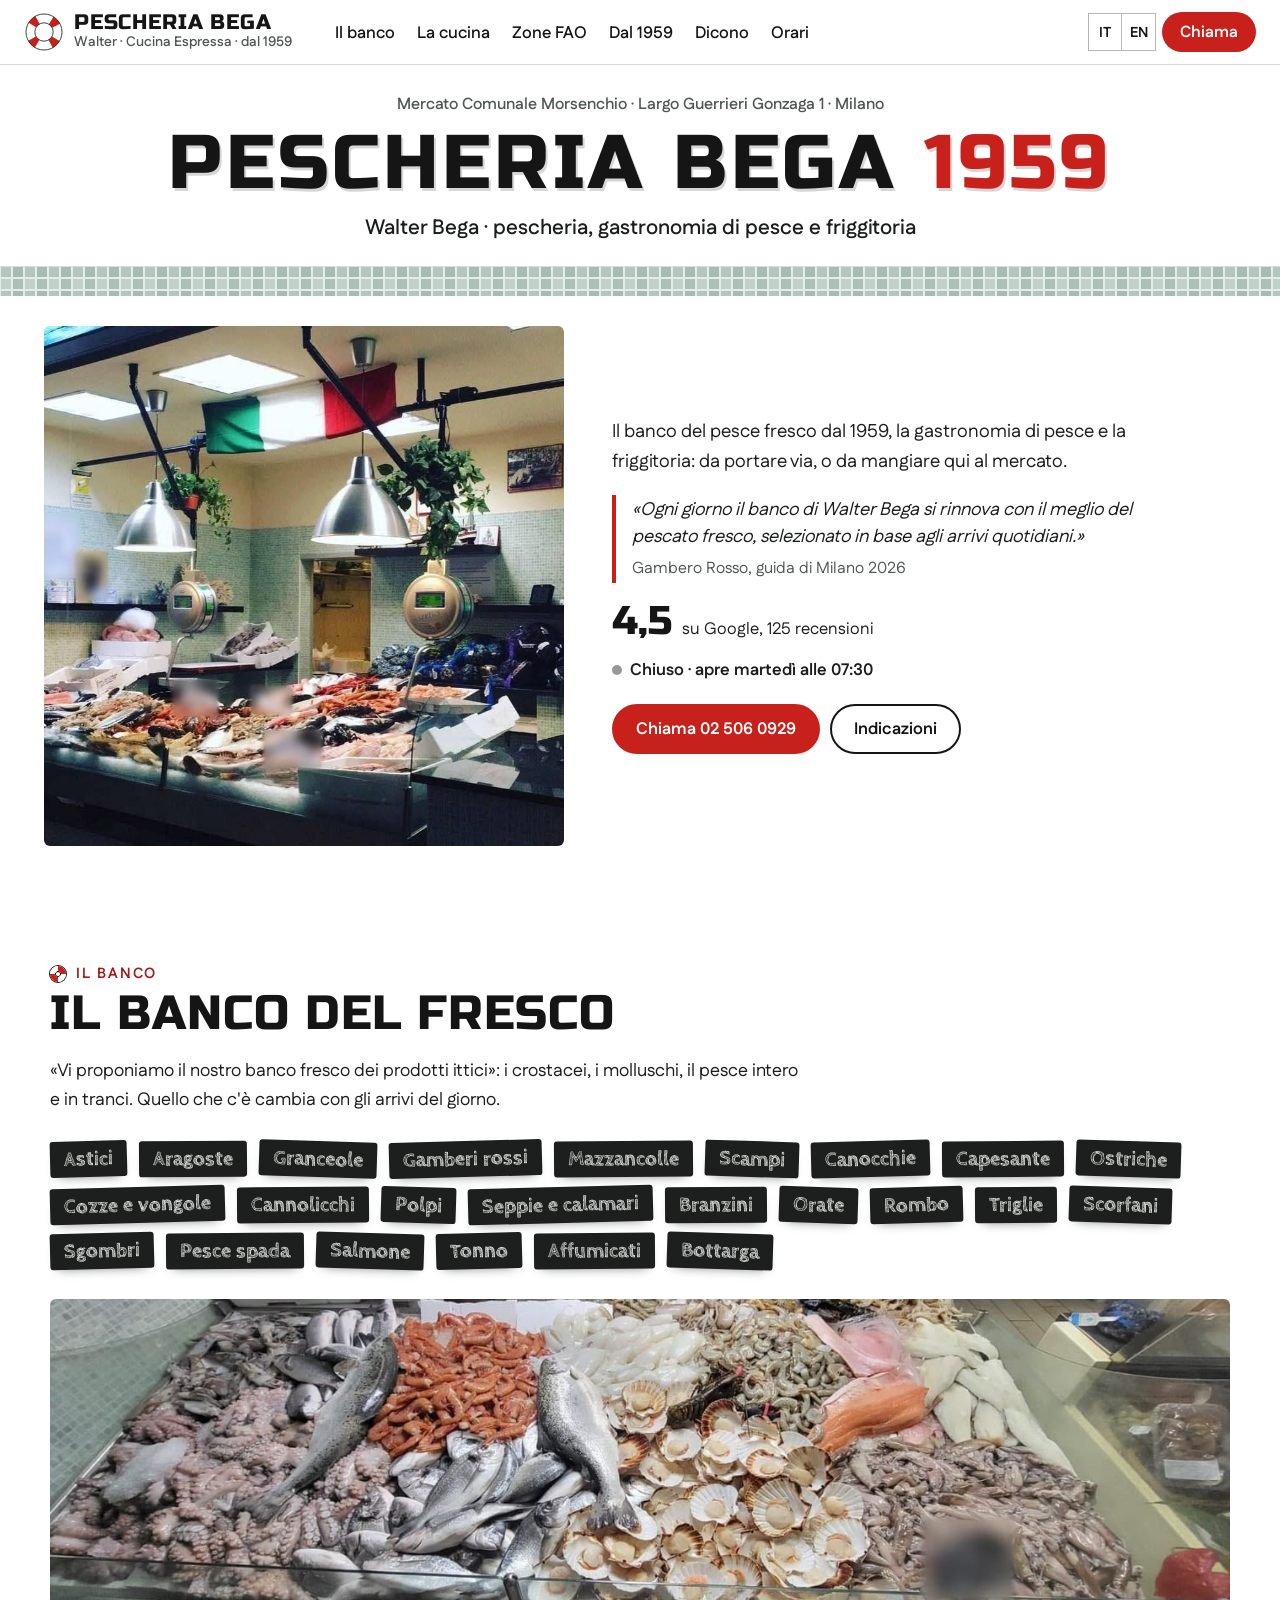
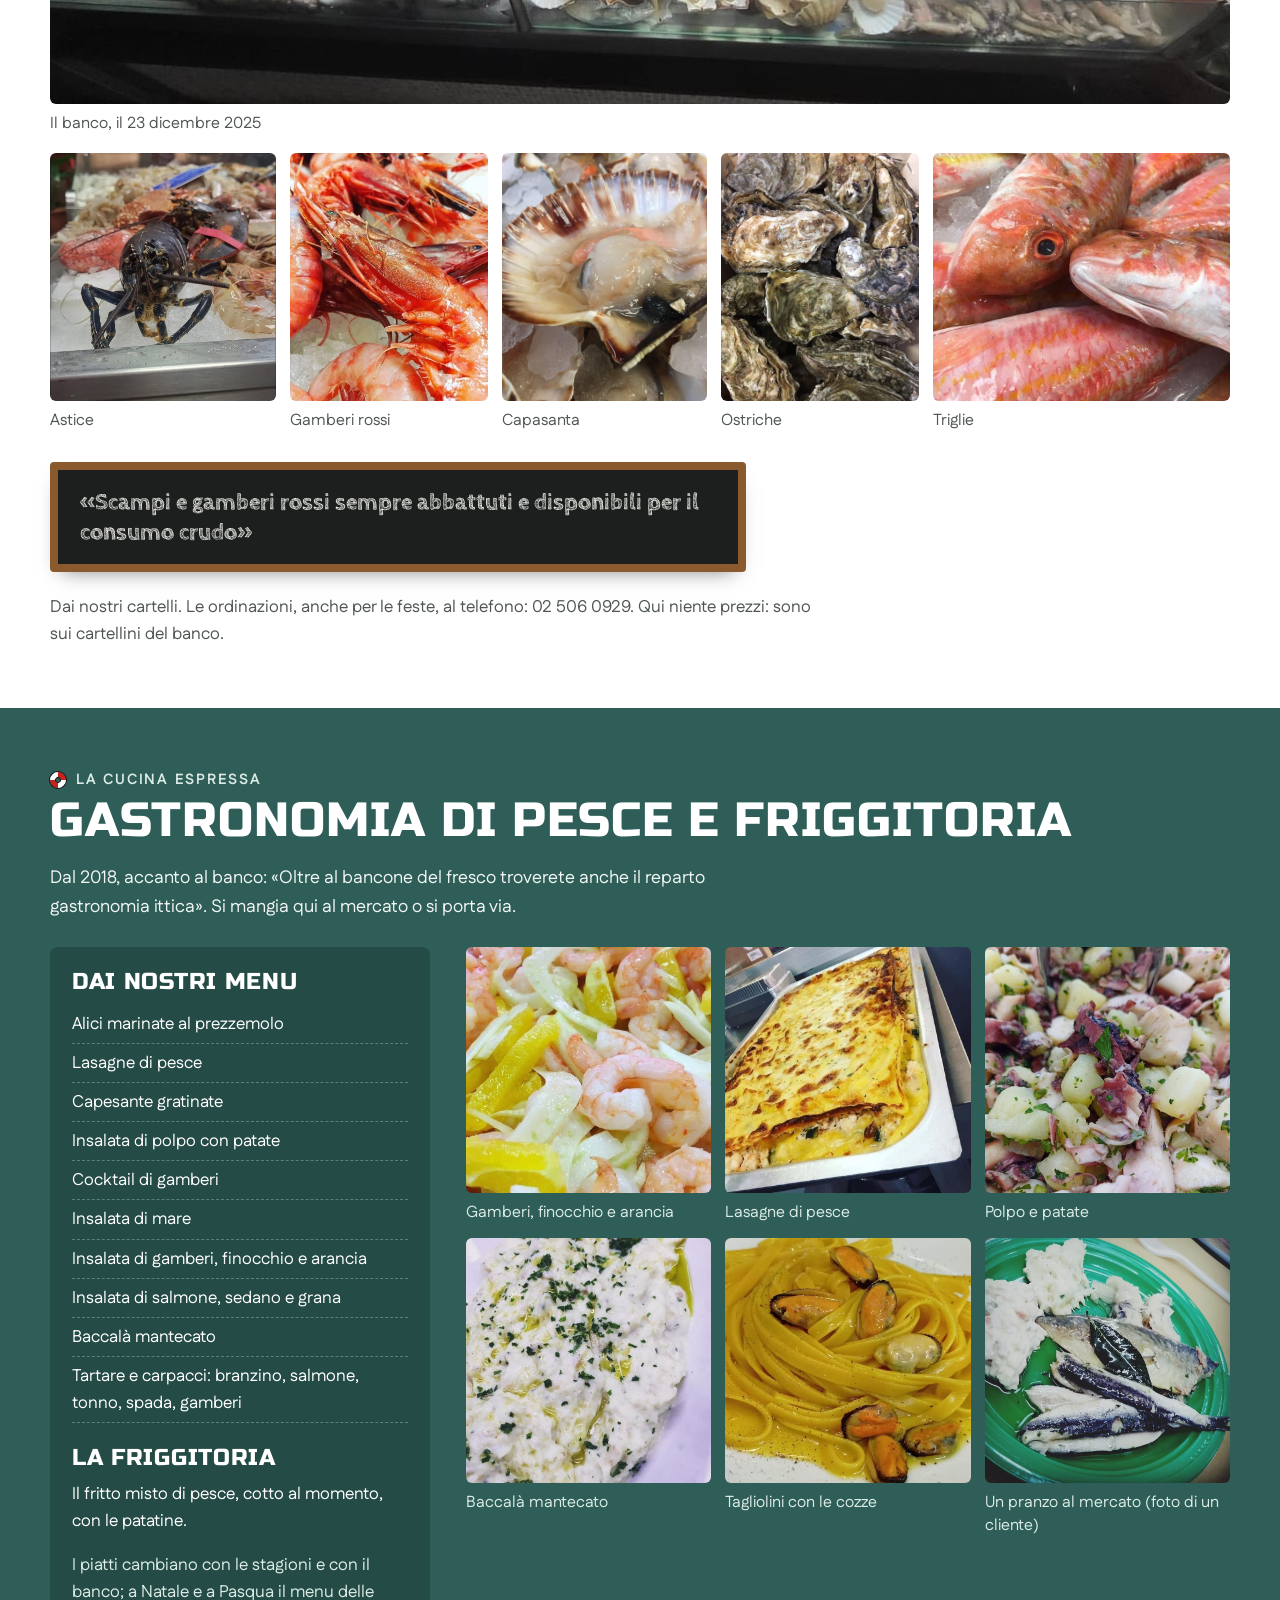
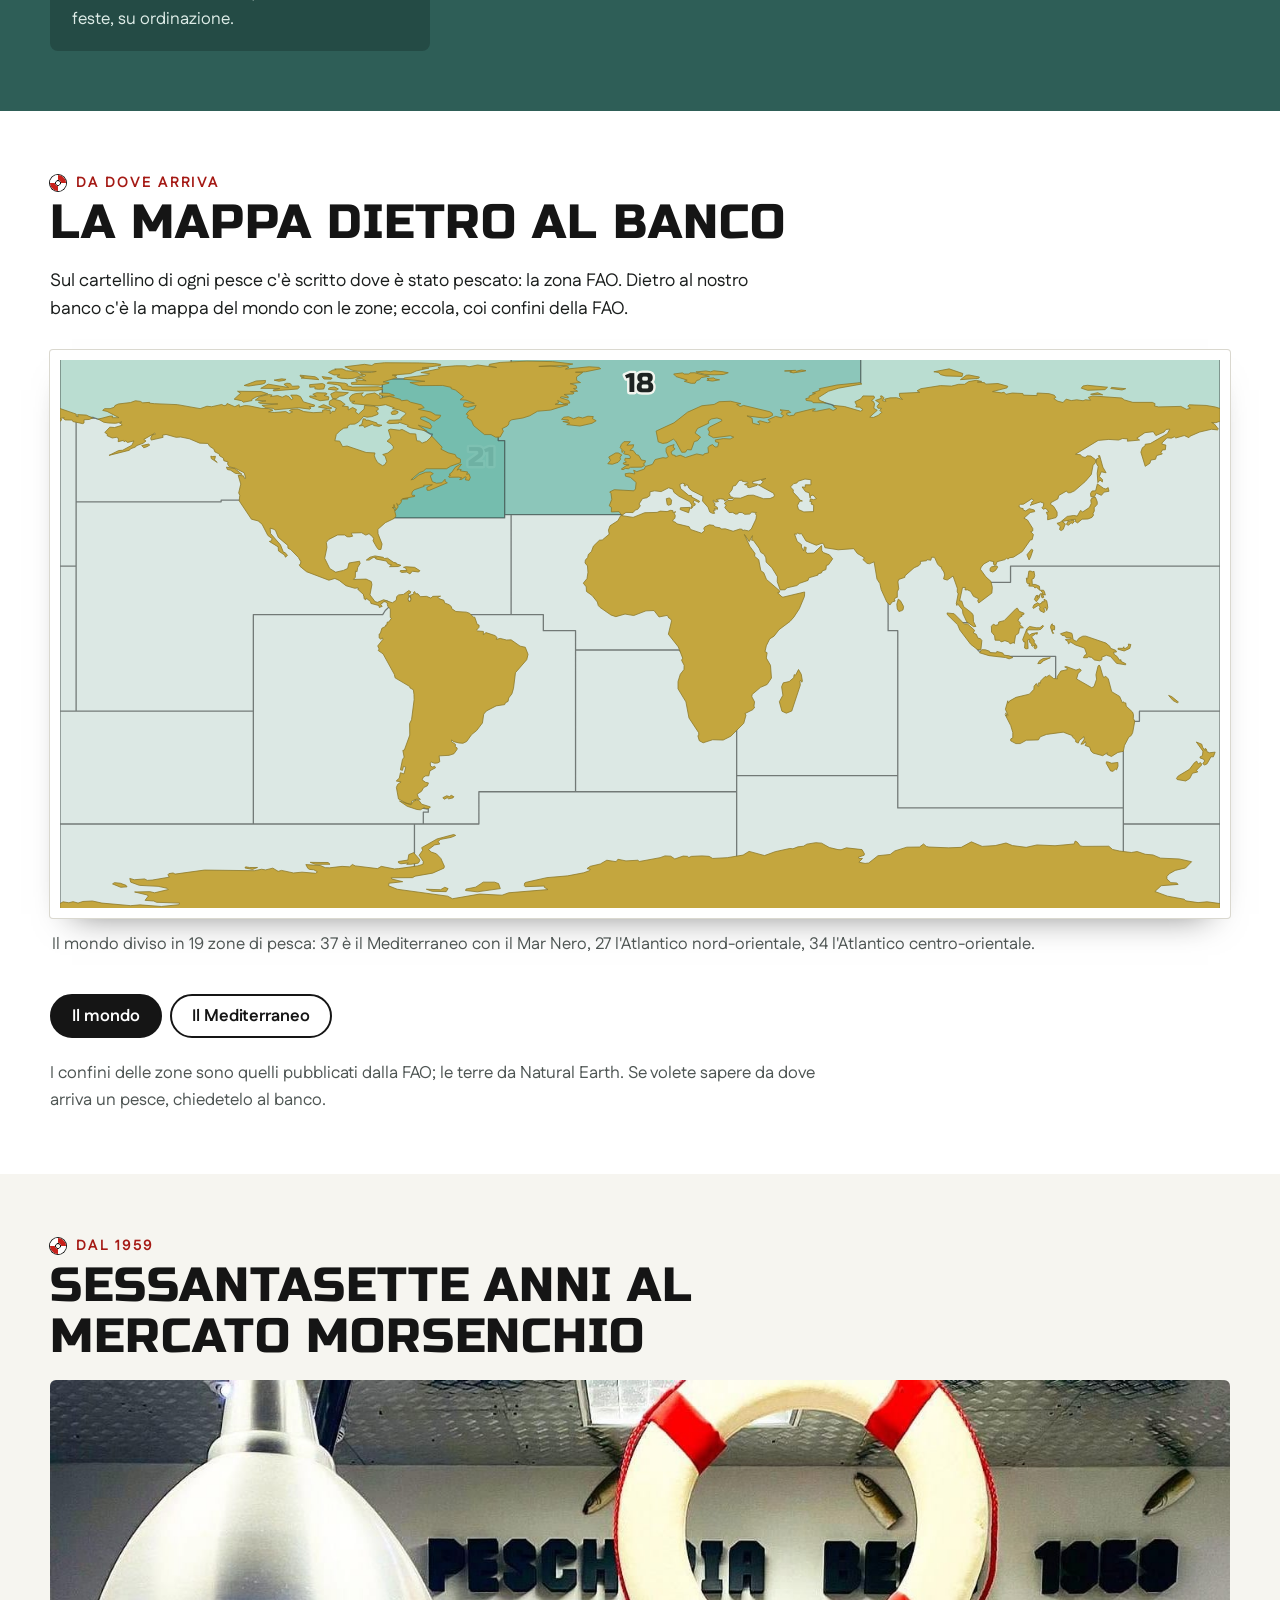
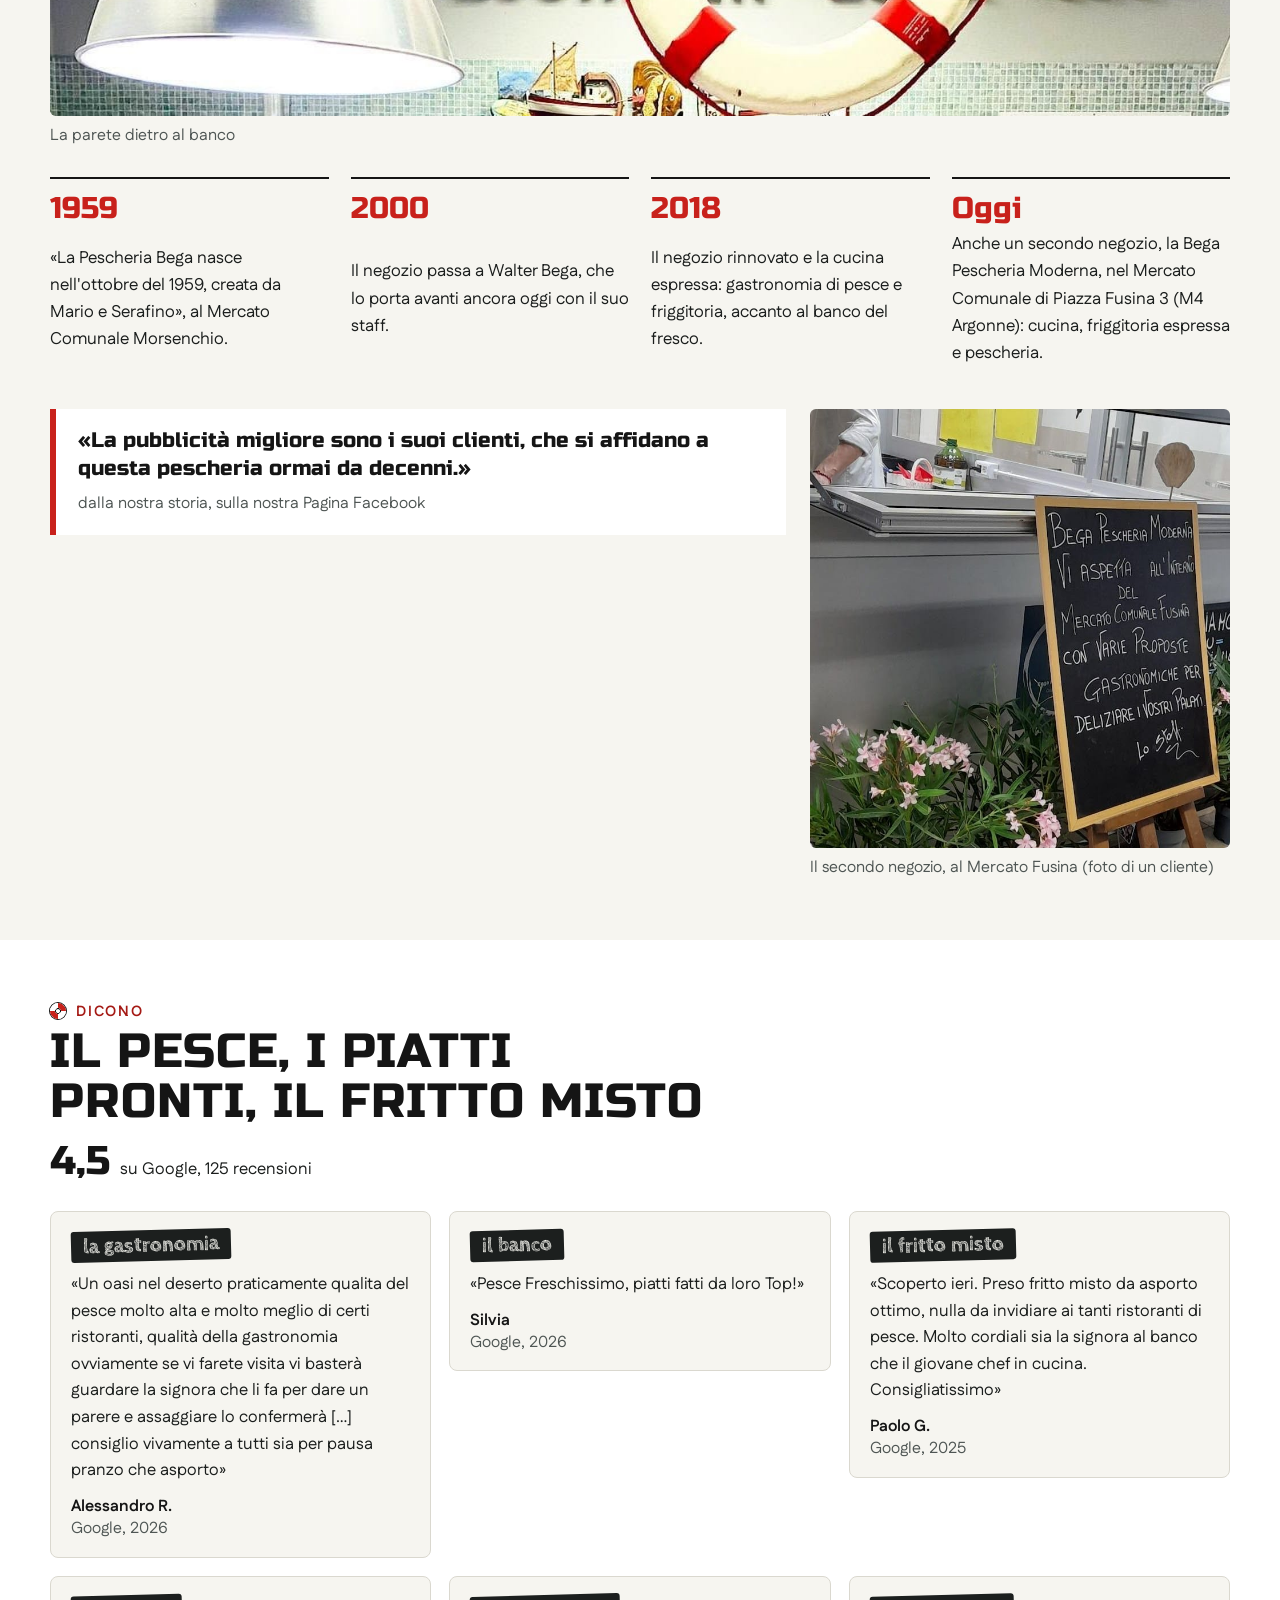
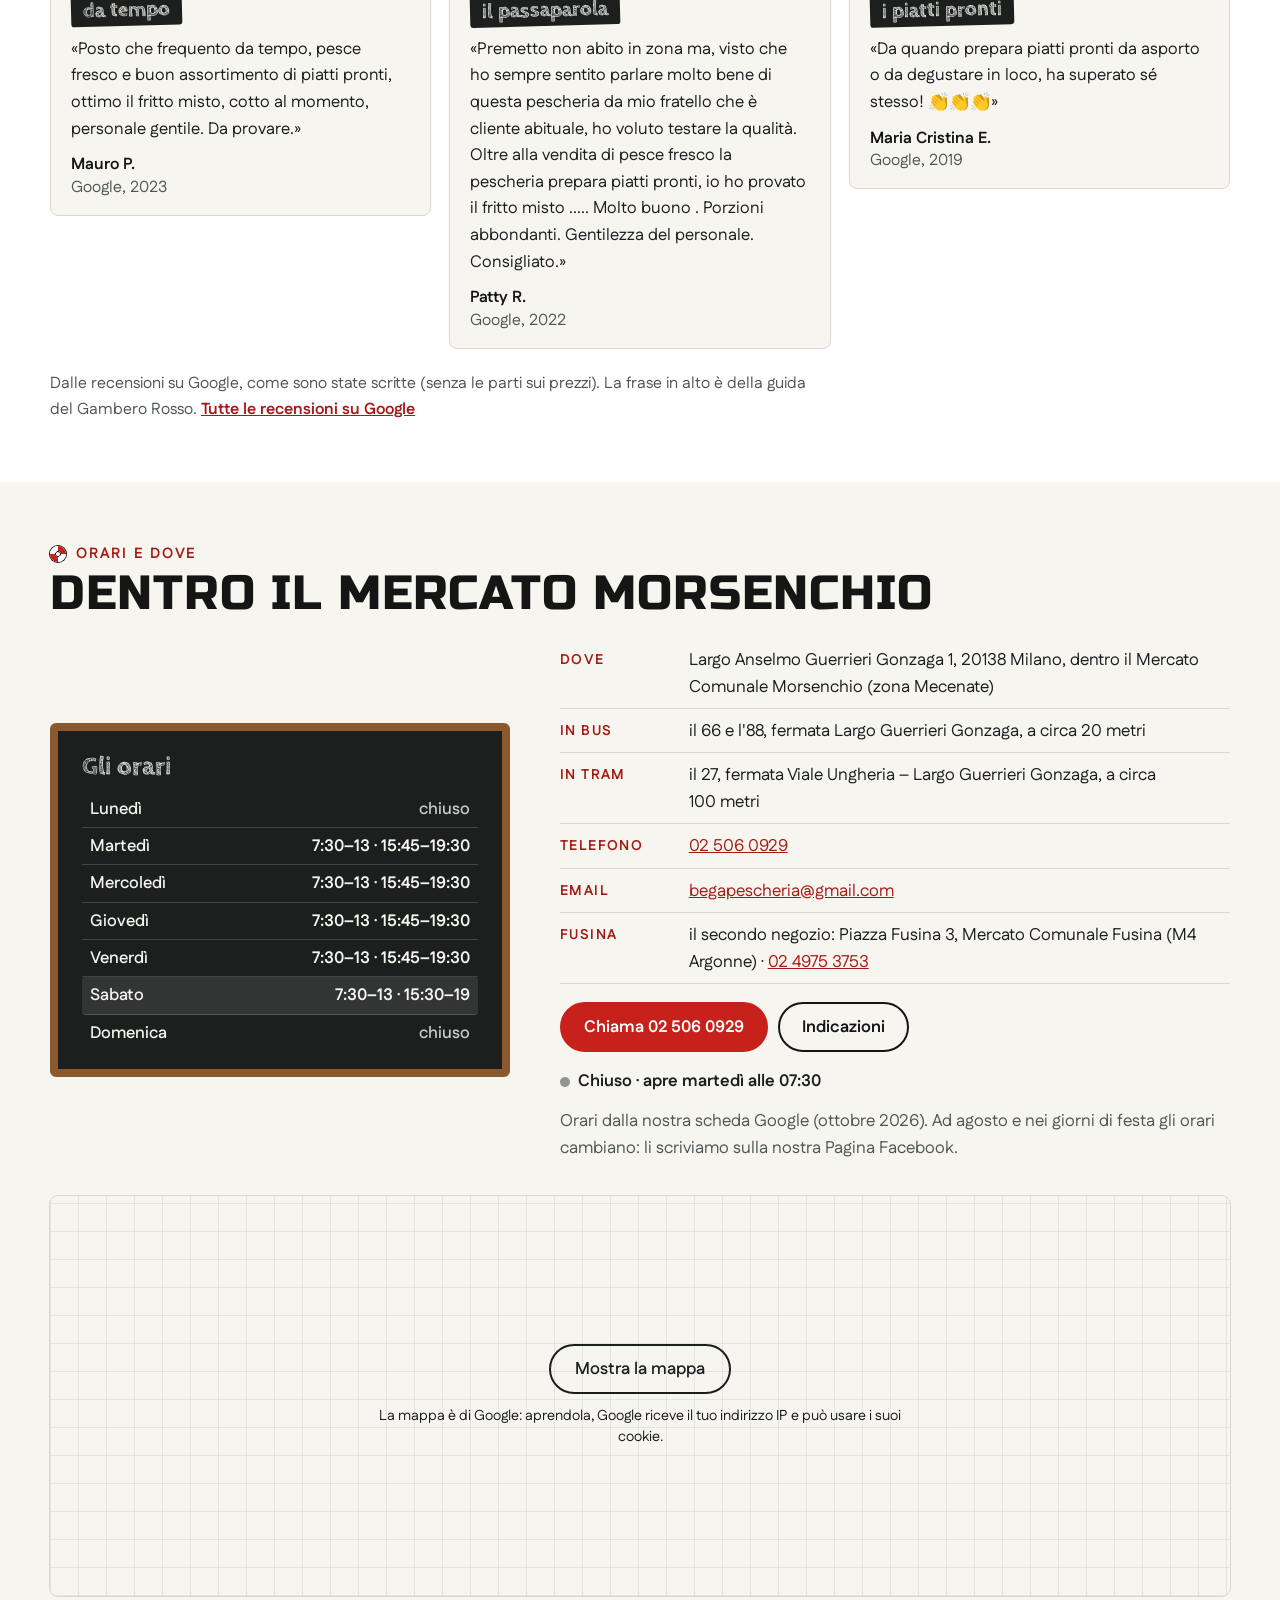
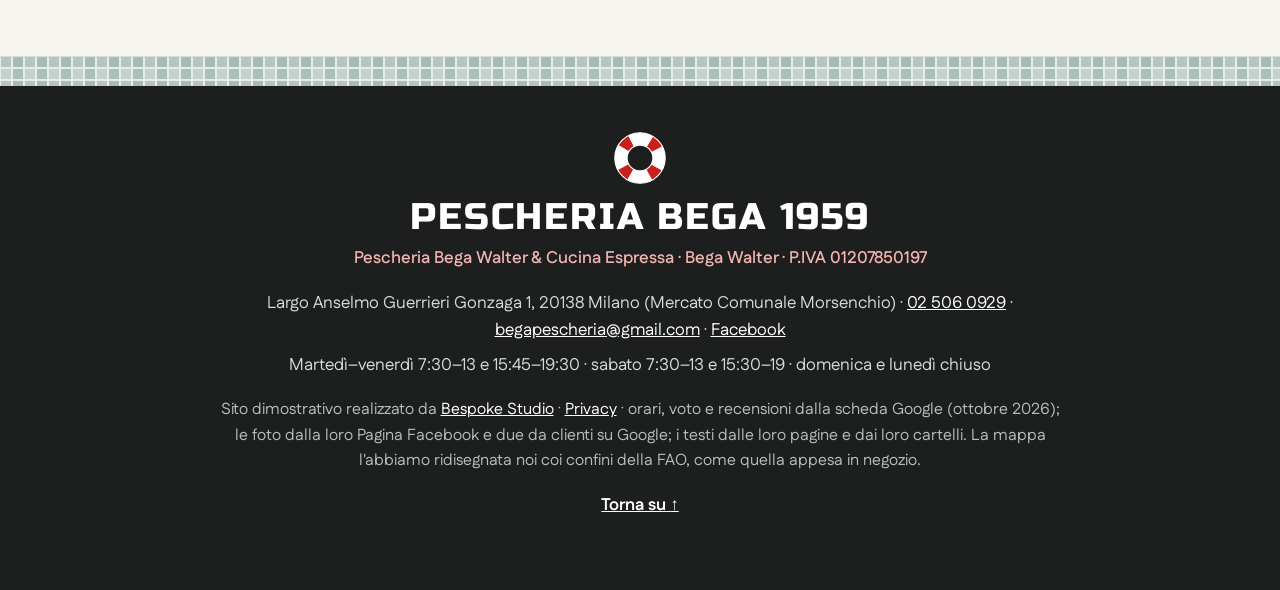
==== commit f67b32c0: "Privacy e pulizia: caratteri sul sito, mappa al clic, informativa, noindex - caratteri copiati nel s" ====
--- a/index.html
+++ b/index.html
@@ -3,6 +3,7 @@
 <head>
 <meta charset="utf-8">
 <meta name="viewport" content="width=device-width, initial-scale=1">
+<meta name="robots" content="noindex">
 <script>(function(){var r=document.documentElement;r.classList.remove('no-js');
 /* la firma: finché main.js non parte c'è la mappa spenta, senza numeri; se il codice non arriva, dopo 2,5 s la mappa intera */
 try{if(!matchMedia('(prefers-reduced-motion: reduce)').matches){r.classList.add('firma-attesa');window.__attesaMappa=setTimeout(function(){r.classList.remove('firma-attesa')},2500)}}catch(e){}})()</script>
@@ -20,15 +21,77 @@
 <link rel="icon" href="img/favicon.svg" type="image/svg+xml">
 <link rel="icon" href="img/favicon-32.png" sizes="32x32" type="image/png">
 <link rel="apple-touch-icon" href="img/apple-touch-icon.png">
-<link rel="preconnect" href="https://fonts.googleapis.com">
-<link rel="preconnect" href="https://fonts.gstatic.com" crossorigin>
-<link href="https://fonts.googleapis.com/css2?family=Russo+One&amp;family=Cabin+Sketch:wght@400;700&amp;family=Fustat:wght@400;600;700&amp;display=swap" rel="stylesheet">
+<link rel="stylesheet" href="fonts/fonts.css?v=1">
 <link rel="stylesheet" href="css/styles.css?v=1">
 <script src="https://cdn.jsdelivr.net/npm/gsap@3.12.5/dist/gsap.min.js" defer></script>
 <script src="https://cdn.jsdelivr.net/npm/gsap@3.12.5/dist/ScrollTrigger.min.js" defer></script>
 <script src="js/main.js?v=1" defer></script>
 <script type="application/ld+json">
-{"@context":"https://schema.org","@type":"Store","name":"Pescheria Bega Walter & Cucina Espressa","alternateName":"Bega Walter","vatID":"IT01207850197","foundingDate":"1959","description":"Pescheria con gastronomia di pesce e friggitoria nel Mercato Comunale Morsenchio di Milano, dal 1959: il banco del pesce fresco, i piatti pronti e il fritto misto, da mangiare al mercato o da portare via.","url":"https://rotenzark.github.io/pescheria-bega-walter/","image":"https://rotenzark.github.io/pescheria-bega-walter/img/og.jpg","telephone":"+39 02 506 0929","email":"begapescheria@gmail.com","address":{"@type":"PostalAddress","streetAddress":"Largo Anselmo Guerrieri Gonzaga 1 (Mercato Comunale Morsenchio)","postalCode":"20138","addressLocality":"Milano","addressRegion":"MI","addressCountry":"IT"},"geo":{"@type":"GeoCoordinates","latitude":45.44552,"longitude":9.25048},"openingHoursSpecification":[{"@type":"OpeningHoursSpecification","dayOfWeek":["Tuesday","Wednesday","Thursday","Friday"],"opens":"07:30","closes":"13:00"},{"@type":"OpeningHoursSpecification","dayOfWeek":["Tuesday","Wednesday","Thursday","Friday"],"opens":"15:45","closes":"19:30"},{"@type":"OpeningHoursSpecification","dayOfWeek":"Saturday","opens":"07:30","closes":"13:00"},{"@type":"OpeningHoursSpecification","dayOfWeek":"Saturday","opens":"15:30","closes":"19:00"}],"sameAs":["https://www.facebook.com/pescheriabegawalter"],"aggregateRating":{"@type":"AggregateRating","ratingValue":"4.5","reviewCount":"125","bestRating":"5"}}
+{
+  "@context": "https://schema.org",
+  "@type": "Store",
+  "name": "Pescheria Bega Walter & Cucina Espressa",
+  "alternateName": "Bega Walter",
+  "vatID": "IT01207850197",
+  "foundingDate": "1959",
+  "description": "Pescheria con gastronomia di pesce e friggitoria nel Mercato Comunale Morsenchio di Milano, dal 1959: il banco del pesce fresco, i piatti pronti e il fritto misto, da mangiare al mercato o da portare via.",
+  "url": "https://rotenzark.github.io/pescheria-bega-walter/",
+  "image": "https://rotenzark.github.io/pescheria-bega-walter/img/og.jpg",
+  "telephone": "+39 02 506 0929",
+  "email": "begapescheria@gmail.com",
+  "address": {
+    "@type": "PostalAddress",
+    "streetAddress": "Largo Anselmo Guerrieri Gonzaga 1 (Mercato Comunale Morsenchio)",
+    "postalCode": "20138",
+    "addressLocality": "Milano",
+    "addressRegion": "MI",
+    "addressCountry": "IT"
+  },
+  "geo": {
+    "@type": "GeoCoordinates",
+    "latitude": 45.44552,
+    "longitude": 9.25048
+  },
+  "openingHoursSpecification": [
+    {
+      "@type": "OpeningHoursSpecification",
+      "dayOfWeek": [
+        "Tuesday",
+        "Wednesday",
+        "Thursday",
+        "Friday"
+      ],
+      "opens": "07:30",
+      "closes": "13:00"
+    },
+    {
+      "@type": "OpeningHoursSpecification",
+      "dayOfWeek": [
+        "Tuesday",
+        "Wednesday",
+        "Thursday",
+        "Friday"
+      ],
+      "opens": "15:45",
+      "closes": "19:30"
+    },
+    {
+      "@type": "OpeningHoursSpecification",
+      "dayOfWeek": "Saturday",
+      "opens": "07:30",
+      "closes": "13:00"
+    },
+    {
+      "@type": "OpeningHoursSpecification",
+      "dayOfWeek": "Saturday",
+      "opens": "15:30",
+      "closes": "19:00"
+    }
+  ],
+  "sameAs": [
+    "https://www.facebook.com/pescheriabegawalter"
+  ]
+}
 </script>
 </head>
 <body>
@@ -304,12 +367,12 @@
     <h2 id="diconoT" class="capitolo__titolo" data-i18n="d.titolo">Il pesce, i piatti pronti, il fritto misto</h2>
     <p class="voto voto--sezione"><b class="voto__n">4,5</b> <span class="voto__su" data-i18n="d.voto">su Google, 125 recensioni</span></p>
     <ul class="recensioni">
-      <li class="recensione reveal"><p class="recensione__cosa" data-i18n="d.q1">la gastronomia</p><p class="recensione__testo">«Un oasi nel deserto praticamente qualita del pesce molto alta e molto meglio di certi ristoranti, qualità della gastronomia ovviamente se vi farete visita vi basterà guardare la signora che li fa per dare un parere e assaggiare lo confermerà […] consiglio vivamente a tutti sia per pausa pranzo che asporto»</p><p class="recensione__chi"><b>Alessandro R.</b> <span data-i18n="d.t26">Google, 2026</span></p></li>
+      <li class="recensione reveal"><p class="recensione__cosa" data-i18n="d.q1">la gastronomia</p><p lang="it" class="recensione__testo">«Un oasi nel deserto praticamente qualita del pesce molto alta e molto meglio di certi ristoranti, qualità della gastronomia ovviamente se vi farete visita vi basterà guardare la signora che li fa per dare un parere e assaggiare lo confermerà […] consiglio vivamente a tutti sia per pausa pranzo che asporto»</p><p class="recensione__chi"><b>Alessandro R.</b> <span data-i18n="d.t26">Google, 2026</span></p></li>
       <li class="recensione reveal"><p class="recensione__cosa" data-i18n="d.q2">il banco</p><p class="recensione__testo">«Pesce Freschissimo, piatti fatti da loro Top!»</p><p class="recensione__chi"><b>Silvia</b> <span data-i18n="d.t26">Google, 2026</span></p></li>
-      <li class="recensione reveal"><p class="recensione__cosa" data-i18n="d.q3">il fritto misto</p><p class="recensione__testo">«Scoperto ieri. Preso fritto misto da asporto ottimo, nulla da invidiare ai tanti ristoranti di pesce. Molto cordiali sia la signora al banco che il giovane chef in cucina. Consigliatissimo»</p><p class="recensione__chi"><b>Paolo G.</b> <span data-i18n="d.t25">Google, 2025</span></p></li>
-      <li class="recensione reveal"><p class="recensione__cosa" data-i18n="d.q4">da tempo</p><p class="recensione__testo">«Posto che frequento da tempo, pesce fresco e buon assortimento di piatti pronti, ottimo il fritto misto, cotto al momento, personale gentile. Da provare.»</p><p class="recensione__chi"><b>Mauro P.</b> <span data-i18n="d.t23">Google, 2023</span></p></li>
-      <li class="recensione reveal"><p class="recensione__cosa" data-i18n="d.q5">il passaparola</p><p class="recensione__testo">«Premetto non abito in zona ma, visto che ho sempre sentito parlare molto bene di questa pescheria da mio fratello che è cliente abituale, ho voluto testare la qualità. Oltre alla vendita di pesce fresco la pescheria prepara piatti pronti, io ho provato il fritto misto ..... Molto buono . Porzioni abbondanti. Gentilezza del personale. Consigliato.»</p><p class="recensione__chi"><b>Patty R.</b> <span data-i18n="d.t22">Google, 2022</span></p></li>
-      <li class="recensione reveal"><p class="recensione__cosa" data-i18n="d.q6">i piatti pronti</p><p class="recensione__testo">«Da quando prepara piatti pronti da asporto o da degustare in loco, ha superato sé stesso! 👏👏👏»</p><p class="recensione__chi"><b>Maria Cristina E.</b> <span data-i18n="d.t19">Google, 2019</span></p></li>
+      <li class="recensione reveal"><p class="recensione__cosa" data-i18n="d.q3">il fritto misto</p><p lang="it" class="recensione__testo">«Scoperto ieri. Preso fritto misto da asporto ottimo, nulla da invidiare ai tanti ristoranti di pesce. Molto cordiali sia la signora al banco che il giovane chef in cucina. Consigliatissimo»</p><p class="recensione__chi"><b>Paolo G.</b> <span data-i18n="d.t25">Google, 2025</span></p></li>
+      <li class="recensione reveal"><p class="recensione__cosa" data-i18n="d.q4">da tempo</p><p lang="it" class="recensione__testo">«Posto che frequento da tempo, pesce fresco e buon assortimento di piatti pronti, ottimo il fritto misto, cotto al momento, personale gentile. Da provare.»</p><p class="recensione__chi"><b>Mauro P.</b> <span data-i18n="d.t23">Google, 2023</span></p></li>
+      <li class="recensione reveal"><p class="recensione__cosa" data-i18n="d.q5">il passaparola</p><p lang="it" class="recensione__testo">«Premetto non abito in zona ma, visto che ho sempre sentito parlare molto bene di questa pescheria da mio fratello che è cliente abituale, ho voluto testare la qualità. Oltre alla vendita di pesce fresco la pescheria prepara piatti pronti, io ho provato il fritto misto ..... Molto buono . Porzioni abbondanti. Gentilezza del personale. Consigliato.»</p><p class="recensione__chi"><b>Patty R.</b> <span data-i18n="d.t22">Google, 2022</span></p></li>
+      <li class="recensione reveal"><p class="recensione__cosa" data-i18n="d.q6">i piatti pronti</p><p lang="it" class="recensione__testo">«Da quando prepara piatti pronti da asporto o da degustare in loco, ha superato sé stesso! 👏👏👏»</p><p class="recensione__chi"><b>Maria Cristina E.</b> <span data-i18n="d.t19">Google, 2019</span></p></li>
     </ul>
     <p class="dicono__nota"><span data-i18n="d.nota">Dalle recensioni su Google, come sono state scritte (senza le parti sui prezzi). La frase in alto è della guida del Gambero Rosso.</span> <a href="https://www.google.com/maps/search/?api=1&amp;query=Bega+Walter+Pescheria+Largo+Anselmo+Guerrieri+Gonzaga+1+Milano" target="_blank" rel="noopener" data-i18n="d.tutte">Tutte le recensioni su Google</a></p>
   </section>
@@ -346,7 +409,7 @@
       </div>
     </div>
     <div class="cartina reveal">
-      <iframe title="Mappa: Pescheria Bega Walter, Largo Anselmo Guerrieri Gonzaga 1, Milano" data-i18n-title="w.mappa" src="https://maps.google.com/maps?q=Bega%20Walter%2C%20Largo%20Anselmo%20Guerrieri%20Gonzaga%201%2C%2020138%20Milano&amp;z=16&amp;output=embed" width="600" height="400" loading="lazy" referrerpolicy="no-referrer-when-downgrade"></iframe>
+      <div class="mappa-clic" data-mappa-clic style="--mappa-h: 400px"><template><iframe title="Mappa: Pescheria Bega Walter, Largo Anselmo Guerrieri Gonzaga 1, Milano" data-i18n-title="w.mappa" src="https://maps.google.com/maps?q=Bega%20Walter%2C%20Largo%20Anselmo%20Guerrieri%20Gonzaga%201%2C%2020138%20Milano&amp;z=16&amp;output=embed" width="600" height="400" loading="lazy" referrerpolicy="no-referrer-when-downgrade"></iframe></template><div class="mappa-clic__velo"><a class="mappa-clic__btn" href="https://www.google.com/maps/dir/?api=1&amp;destination=Pescheria+Bega+Walter%2C+Largo+Anselmo+Guerrieri+Gonzaga+1%2C+20138+Milano" target="_blank" rel="noopener">Mostra la mappa</a><p class="mappa-clic__nota">La mappa è di Google: aprendola, Google riceve il tuo indirizzo IP e può usare i suoi cookie.</p></div></div>
     </div>
   </section>
 
@@ -359,7 +422,7 @@
     <p class="piede__riga"><span data-i18n="f2.chi">Pescheria Bega Walter &amp; Cucina Espressa · Bega Walter</span> · <span data-i18n="f2.piva">P.IVA</span> 01207850197</p>
     <p class="piede__dove"><span data-i18n="f2.dove">Largo Anselmo Guerrieri Gonzaga 1, 20138 Milano (Mercato Comunale Morsenchio)</span> · <a href="tel:+39025060929" class="intero">02 506 0929</a> · <a href="mailto:begapescheria@gmail.com">begapescheria@gmail.com</a> · <a href="https://www.facebook.com/pescheriabegawalter" target="_blank" rel="noopener">Facebook</a></p>
     <p class="piede__orario" data-i18n="f2.orario">Martedì–venerdì 7:30–13 e 15:45–19:30 · sabato 7:30–13 e 15:30–19 · domenica e lunedì chiuso</p>
-    <p class="piede__cred" data-i18n="f2.cred">Sito dimostrativo realizzato da <a href="https://bespokestud.io" rel="noopener">Bespoke Studio</a> · orari, voto e recensioni dalla scheda Google (ottobre 2026); le foto dalla loro Pagina Facebook e due da clienti su Google; i testi dalle loro pagine e dai loro cartelli. La mappa l'abbiamo ridisegnata noi coi confini della FAO, come quella appesa in negozio.</p>
+    <p class="piede__cred" data-i18n="f2.cred">Sito dimostrativo realizzato da <a href="https://bespokestud.io" rel="noopener">Bespoke Studio</a> · <a href="privacy.html">Privacy</a> · orari, voto e recensioni dalla scheda Google (ottobre 2026); le foto dalla loro Pagina Facebook e due da clienti su Google; i testi dalle loro pagine e dai loro cartelli. La mappa l'abbiamo ridisegnata noi coi confini della FAO, come quella appesa in negozio.</p>
     <p><a class="piede__su" href="#inizio"><span data-i18n="f2.su">Torna su</span> <span class="freccia" aria-hidden="true">↑</span></a></p>
   </div>
 </footer>
@@ -374,5 +437,6 @@
   <img id="lightboxImg" src="" alt="">
 </div>
 
+<script src="js/mappa-clic.js?v=1" defer></script>
 </body>
 </html>
--- a/fonts/fonts.css
+++ b/fonts/fonts.css
@@ -0,0 +1,127 @@
+/* Caratteri ospitati sul sito: nessuna richiesta a Google Fonts o Fontshare (giro privacy 1/10/2026). Licenze in LICENSE.txt. */
+/* latin */
+@font-face {
+  font-family: 'Cabin Sketch';
+  font-style: normal;
+  font-weight: 400;
+  font-display: swap;
+  src: url(cabinsketch-v23-QGYpz_kZZAGCONcK2A4bGOj8mNhN.woff2) format('woff2');
+  unicode-range: U+0000-00FF, U+0131, U+0152-0153, U+02BB-02BC, U+02C6, U+02DA, U+02DC, U+0304, U+0308, U+0329, U+2000-206F, U+20AC, U+2122, U+2191, U+2193, U+2212, U+2215, U+FEFF, U+FFFD;
+}
+/* latin */
+@font-face {
+  font-family: 'Cabin Sketch';
+  font-style: normal;
+  font-weight: 700;
+  font-display: swap;
+  src: url(cabinsketch-v23-QGY2z_kZZAGCONcK2A4bGOj0I_1Y5tjz.woff2) format('woff2');
+  unicode-range: U+0000-00FF, U+0131, U+0152-0153, U+02BB-02BC, U+02C6, U+02DA, U+02DC, U+0304, U+0308, U+0329, U+2000-206F, U+20AC, U+2122, U+2191, U+2193, U+2212, U+2215, U+FEFF, U+FFFD;
+}
+/* arabic */
+@font-face {
+  font-family: 'Fustat';
+  font-style: normal;
+  font-weight: 400;
+  font-display: swap;
+  src: url(fustat-v4-NaPZcZ_aHO9Iy5tLTfJCkyo.woff2) format('woff2');
+  unicode-range: U+0600-06FF, U+0750-077F, U+0870-088E, U+0890-0891, U+0897-08E1, U+08E3-08FF, U+200C-200E, U+2010-2011, U+204F, U+2E41, U+FB50-FDFF, U+FE70-FE74, U+FE76-FEFC, U+102E0-102FB, U+10E60-10E7E, U+10EC2-10EC4, U+10EFC-10EFF, U+1EE00-1EE03, U+1EE05-1EE1F, U+1EE21-1EE22, U+1EE24, U+1EE27, U+1EE29-1EE32, U+1EE34-1EE37, U+1EE39, U+1EE3B, U+1EE42, U+1EE47, U+1EE49, U+1EE4B, U+1EE4D-1EE4F, U+1EE51-1EE52, U+1EE54, U+1EE57, U+1EE59, U+1EE5B, U+1EE5D, U+1EE5F, U+1EE61-1EE62, U+1EE64, U+1EE67-1EE6A, U+1EE6C-1EE72, U+1EE74-1EE77, U+1EE79-1EE7C, U+1EE7E, U+1EE80-1EE89, U+1EE8B-1EE9B, U+1EEA1-1EEA3, U+1EEA5-1EEA9, U+1EEAB-1EEBB, U+1EEF0-1EEF1;
+}
+/* latin-ext */
+@font-face {
+  font-family: 'Fustat';
+  font-style: normal;
+  font-weight: 400;
+  font-display: swap;
+  src: url(fustat-v4-NaPZcZ_aHO9Iy5tLRvJCkyo.woff2) format('woff2');
+  unicode-range: U+0100-02BA, U+02BD-02C5, U+02C7-02CC, U+02CE-02D7, U+02DD-02FF, U+0304, U+0308, U+0329, U+1D00-1DBF, U+1E00-1E9F, U+1EF2-1EFF, U+2020, U+20A0-20AB, U+20AD-20C0, U+2113, U+2C60-2C7F, U+A720-A7FF;
+}
+/* latin */
+@font-face {
+  font-family: 'Fustat';
+  font-style: normal;
+  font-weight: 400;
+  font-display: swap;
+  src: url(fustat-v4-NaPZcZ_aHO9Iy5tLSPJC.woff2) format('woff2');
+  unicode-range: U+0000-00FF, U+0131, U+0152-0153, U+02BB-02BC, U+02C6, U+02DA, U+02DC, U+0304, U+0308, U+0329, U+2000-206F, U+20AC, U+2122, U+2191, U+2193, U+2212, U+2215, U+FEFF, U+FFFD;
+}
+/* arabic */
+@font-face {
+  font-family: 'Fustat';
+  font-style: normal;
+  font-weight: 600;
+  font-display: swap;
+  src: url(fustat-v4-NaPZcZ_aHO9Iy5tLTfJCkyo.woff2) format('woff2');
+  unicode-range: U+0600-06FF, U+0750-077F, U+0870-088E, U+0890-0891, U+0897-08E1, U+08E3-08FF, U+200C-200E, U+2010-2011, U+204F, U+2E41, U+FB50-FDFF, U+FE70-FE74, U+FE76-FEFC, U+102E0-102FB, U+10E60-10E7E, U+10EC2-10EC4, U+10EFC-10EFF, U+1EE00-1EE03, U+1EE05-1EE1F, U+1EE21-1EE22, U+1EE24, U+1EE27, U+1EE29-1EE32, U+1EE34-1EE37, U+1EE39, U+1EE3B, U+1EE42, U+1EE47, U+1EE49, U+1EE4B, U+1EE4D-1EE4F, U+1EE51-1EE52, U+1EE54, U+1EE57, U+1EE59, U+1EE5B, U+1EE5D, U+1EE5F, U+1EE61-1EE62, U+1EE64, U+1EE67-1EE6A, U+1EE6C-1EE72, U+1EE74-1EE77, U+1EE79-1EE7C, U+1EE7E, U+1EE80-1EE89, U+1EE8B-1EE9B, U+1EEA1-1EEA3, U+1EEA5-1EEA9, U+1EEAB-1EEBB, U+1EEF0-1EEF1;
+}
+/* latin-ext */
+@font-face {
+  font-family: 'Fustat';
+  font-style: normal;
+  font-weight: 600;
+  font-display: swap;
+  src: url(fustat-v4-NaPZcZ_aHO9Iy5tLRvJCkyo.woff2) format('woff2');
+  unicode-range: U+0100-02BA, U+02BD-02C5, U+02C7-02CC, U+02CE-02D7, U+02DD-02FF, U+0304, U+0308, U+0329, U+1D00-1DBF, U+1E00-1E9F, U+1EF2-1EFF, U+2020, U+20A0-20AB, U+20AD-20C0, U+2113, U+2C60-2C7F, U+A720-A7FF;
+}
+/* latin */
+@font-face {
+  font-family: 'Fustat';
+  font-style: normal;
+  font-weight: 600;
+  font-display: swap;
+  src: url(fustat-v4-NaPZcZ_aHO9Iy5tLSPJC.woff2) format('woff2');
+  unicode-range: U+0000-00FF, U+0131, U+0152-0153, U+02BB-02BC, U+02C6, U+02DA, U+02DC, U+0304, U+0308, U+0329, U+2000-206F, U+20AC, U+2122, U+2191, U+2193, U+2212, U+2215, U+FEFF, U+FFFD;
+}
+/* arabic */
+@font-face {
+  font-family: 'Fustat';
+  font-style: normal;
+  font-weight: 700;
+  font-display: swap;
+  src: url(fustat-v4-NaPZcZ_aHO9Iy5tLTfJCkyo.woff2) format('woff2');
+  unicode-range: U+0600-06FF, U+0750-077F, U+0870-088E, U+0890-0891, U+0897-08E1, U+08E3-08FF, U+200C-200E, U+2010-2011, U+204F, U+2E41, U+FB50-FDFF, U+FE70-FE74, U+FE76-FEFC, U+102E0-102FB, U+10E60-10E7E, U+10EC2-10EC4, U+10EFC-10EFF, U+1EE00-1EE03, U+1EE05-1EE1F, U+1EE21-1EE22, U+1EE24, U+1EE27, U+1EE29-1EE32, U+1EE34-1EE37, U+1EE39, U+1EE3B, U+1EE42, U+1EE47, U+1EE49, U+1EE4B, U+1EE4D-1EE4F, U+1EE51-1EE52, U+1EE54, U+1EE57, U+1EE59, U+1EE5B, U+1EE5D, U+1EE5F, U+1EE61-1EE62, U+1EE64, U+1EE67-1EE6A, U+1EE6C-1EE72, U+1EE74-1EE77, U+1EE79-1EE7C, U+1EE7E, U+1EE80-1EE89, U+1EE8B-1EE9B, U+1EEA1-1EEA3, U+1EEA5-1EEA9, U+1EEAB-1EEBB, U+1EEF0-1EEF1;
+}
+/* latin-ext */
+@font-face {
+  font-family: 'Fustat';
+  font-style: normal;
+  font-weight: 700;
+  font-display: swap;
+  src: url(fustat-v4-NaPZcZ_aHO9Iy5tLRvJCkyo.woff2) format('woff2');
+  unicode-range: U+0100-02BA, U+02BD-02C5, U+02C7-02CC, U+02CE-02D7, U+02DD-02FF, U+0304, U+0308, U+0329, U+1D00-1DBF, U+1E00-1E9F, U+1EF2-1EFF, U+2020, U+20A0-20AB, U+20AD-20C0, U+2113, U+2C60-2C7F, U+A720-A7FF;
+}
+/* latin */
+@font-face {
+  font-family: 'Fustat';
+  font-style: normal;
+  font-weight: 700;
+  font-display: swap;
+  src: url(fustat-v4-NaPZcZ_aHO9Iy5tLSPJC.woff2) format('woff2');
+  unicode-range: U+0000-00FF, U+0131, U+0152-0153, U+02BB-02BC, U+02C6, U+02DA, U+02DC, U+0304, U+0308, U+0329, U+2000-206F, U+20AC, U+2122, U+2191, U+2193, U+2212, U+2215, U+FEFF, U+FFFD;
+}
+/* cyrillic */
+@font-face {
+  font-family: 'Russo One';
+  font-style: normal;
+  font-weight: 400;
+  font-display: swap;
+  src: url(russoone-v18-Z9XUDmZRWg6M1LvRYsHOy8mJrrg.woff2) format('woff2');
+  unicode-range: U+0301, U+0400-045F, U+0490-0491, U+04B0-04B1, U+2116;
+}
+/* latin-ext */
+@font-face {
+  font-family: 'Russo One';
+  font-style: normal;
+  font-weight: 400;
+  font-display: swap;
+  src: url(russoone-v18-Z9XUDmZRWg6M1LvRYsHOwcmJrrg.woff2) format('woff2');
+  unicode-range: U+0100-02BA, U+02BD-02C5, U+02C7-02CC, U+02CE-02D7, U+02DD-02FF, U+0304, U+0308, U+0329, U+1D00-1DBF, U+1E00-1E9F, U+1EF2-1EFF, U+2020, U+20A0-20AB, U+20AD-20C0, U+2113, U+2C60-2C7F, U+A720-A7FF;
+}
+/* latin */
+@font-face {
+  font-family: 'Russo One';
+  font-style: normal;
+  font-weight: 400;
+  font-display: swap;
+  src: url(russoone-v18-Z9XUDmZRWg6M1LvRYsHOz8mJ.woff2) format('woff2');
+  unicode-range: U+0000-00FF, U+0131, U+0152-0153, U+02BB-02BC, U+02C6, U+02DA, U+02DC, U+0304, U+0308, U+0329, U+2000-206F, U+20AC, U+2122, U+2191, U+2193, U+2212, U+2215, U+FEFF, U+FFFD;
+}
--- a/css/styles.css
+++ b/css/styles.css
@@ -293,3 +293,12 @@
 .mappa-fig[data-modo="1"] .modo:not([data-m="1"]) { display: none; }
 .firma-attesa .fz-z, .firma-attesa .fz-n { opacity: 0; }
 /*/MAPPA*/
+
+/*MAPPACLIC*/
+/* la mappa Google si carica solo al clic (giro privacy 1/10/2026) */
+.mappa-clic { display: flex; align-items: center; justify-content: center; width: 100%; height: 100%; min-height: var(--mappa-h, 320px); box-sizing: border-box; padding: 24px; text-align: center; background: repeating-linear-gradient(0deg, rgba(127, 127, 127, 0.14) 0 1px, transparent 1px 28px), repeating-linear-gradient(90deg, rgba(127, 127, 127, 0.14) 0 1px, transparent 1px 28px); }
+.mappa-clic__velo { display: flex; flex-direction: column; align-items: center; gap: 12px; max-width: 32em; }
+.mappa-clic__btn { display: inline-block; padding: 0.75em 1.4em; border: 2px solid currentColor; border-radius: 999px; color: inherit; font: inherit; font-weight: 600; line-height: 1.2; text-decoration: none; background: transparent; cursor: pointer; }
+.mappa-clic__btn:hover, .mappa-clic__btn:focus-visible { text-decoration: underline; }
+.mappa-clic__nota { margin: 0; font-size: 0.85em; line-height: 1.45; }
+/*/MAPPACLIC*/
